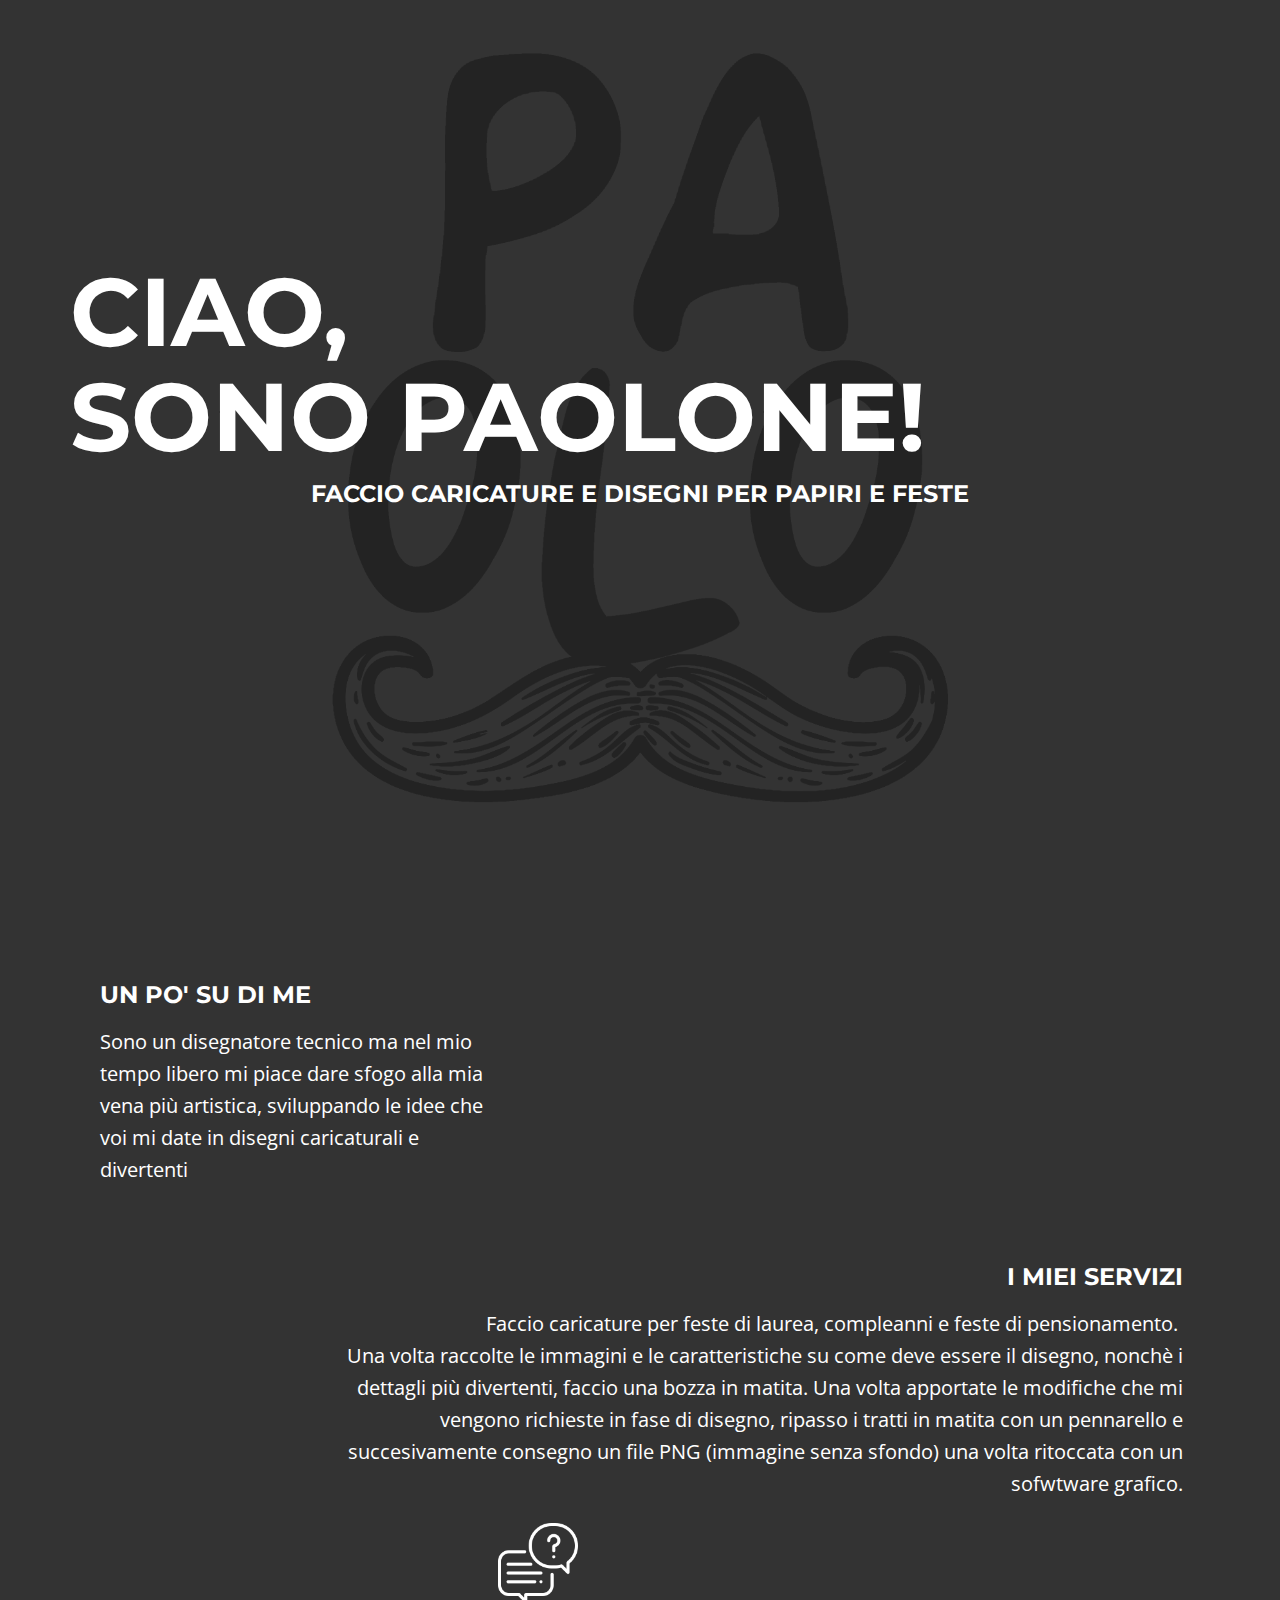
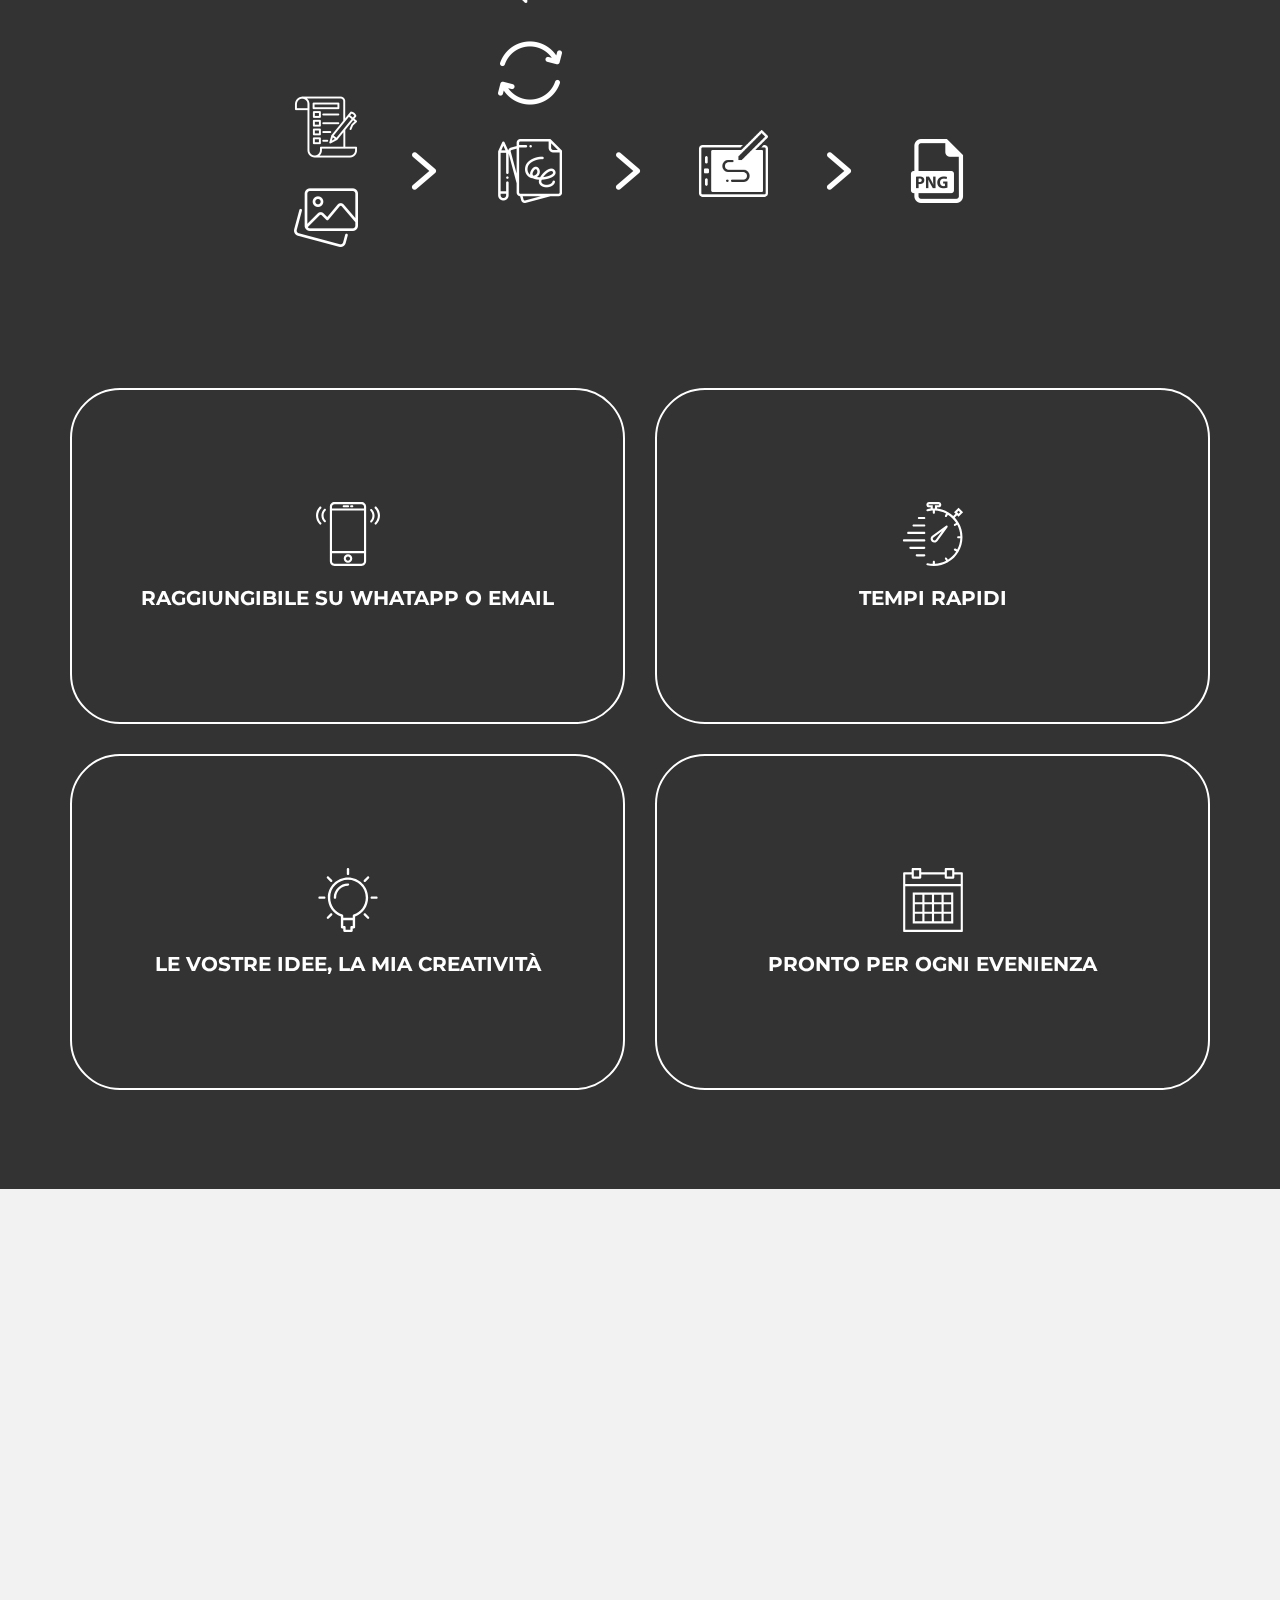
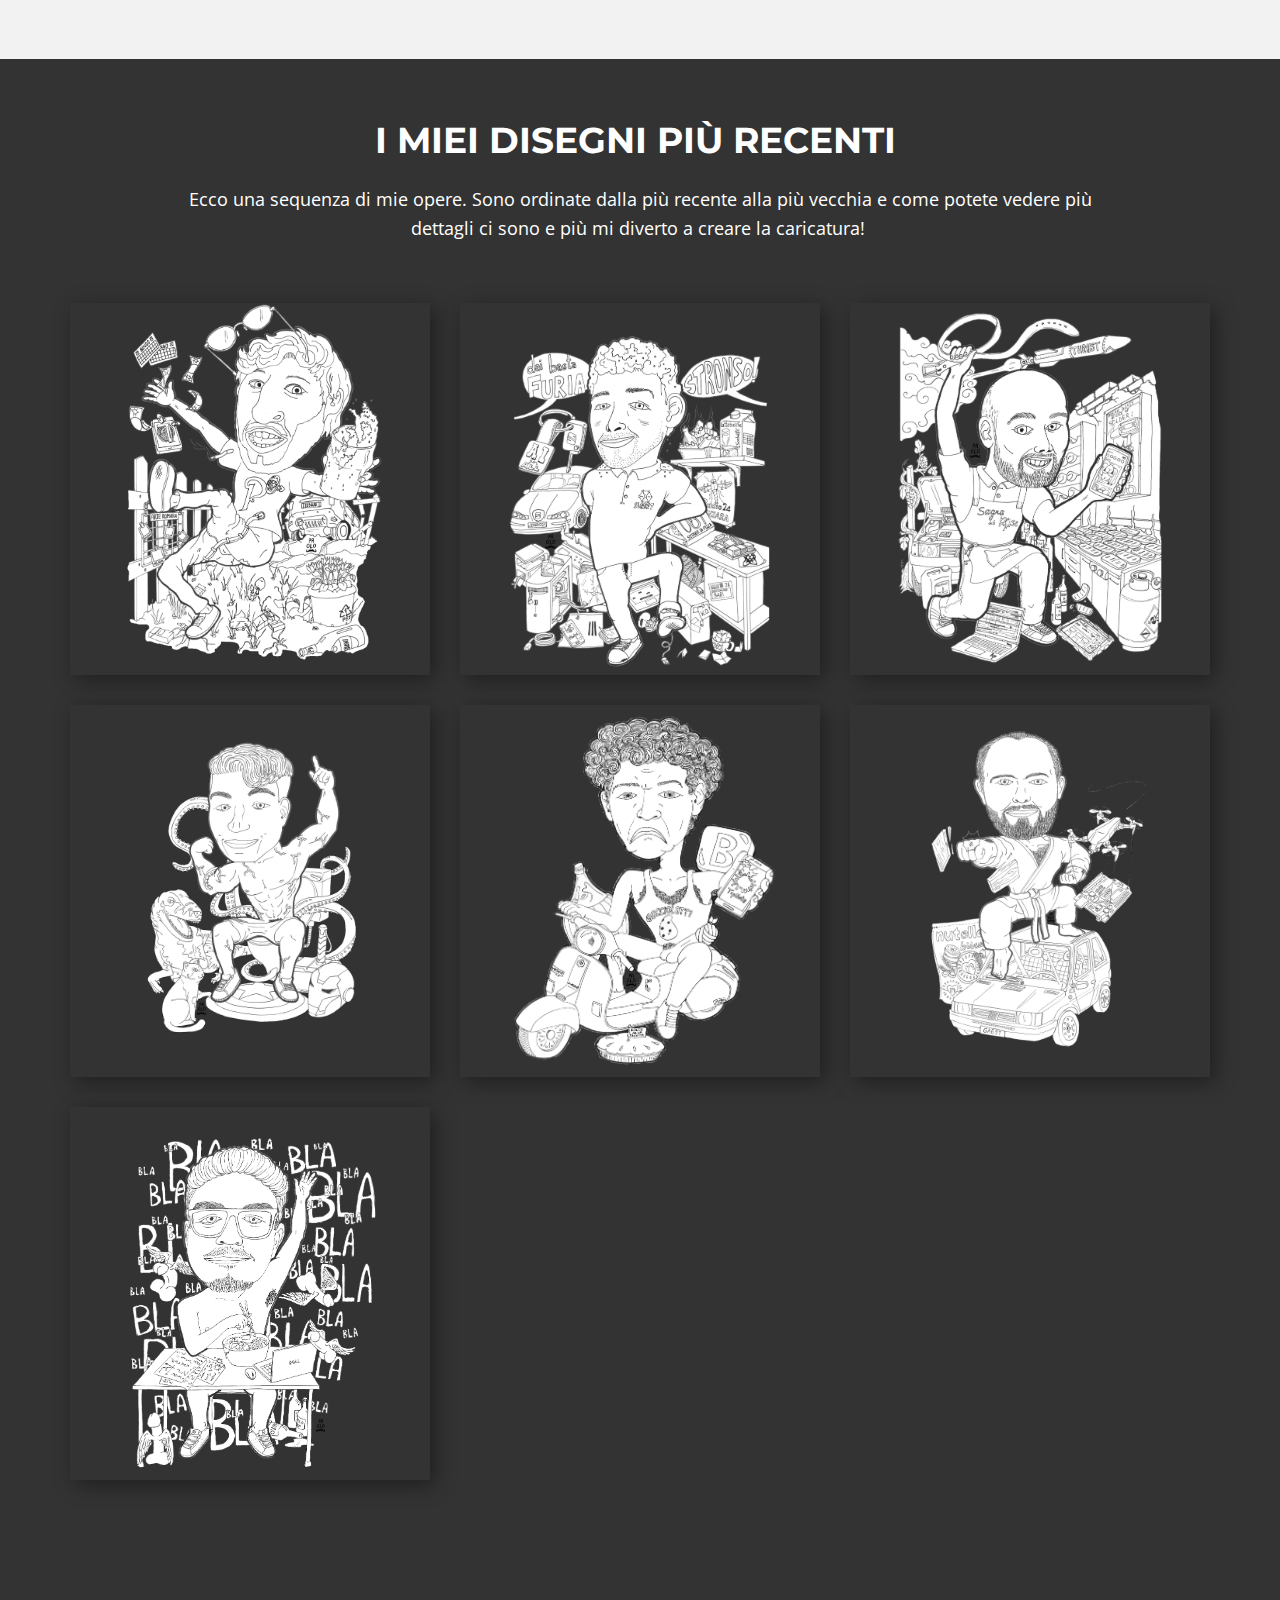
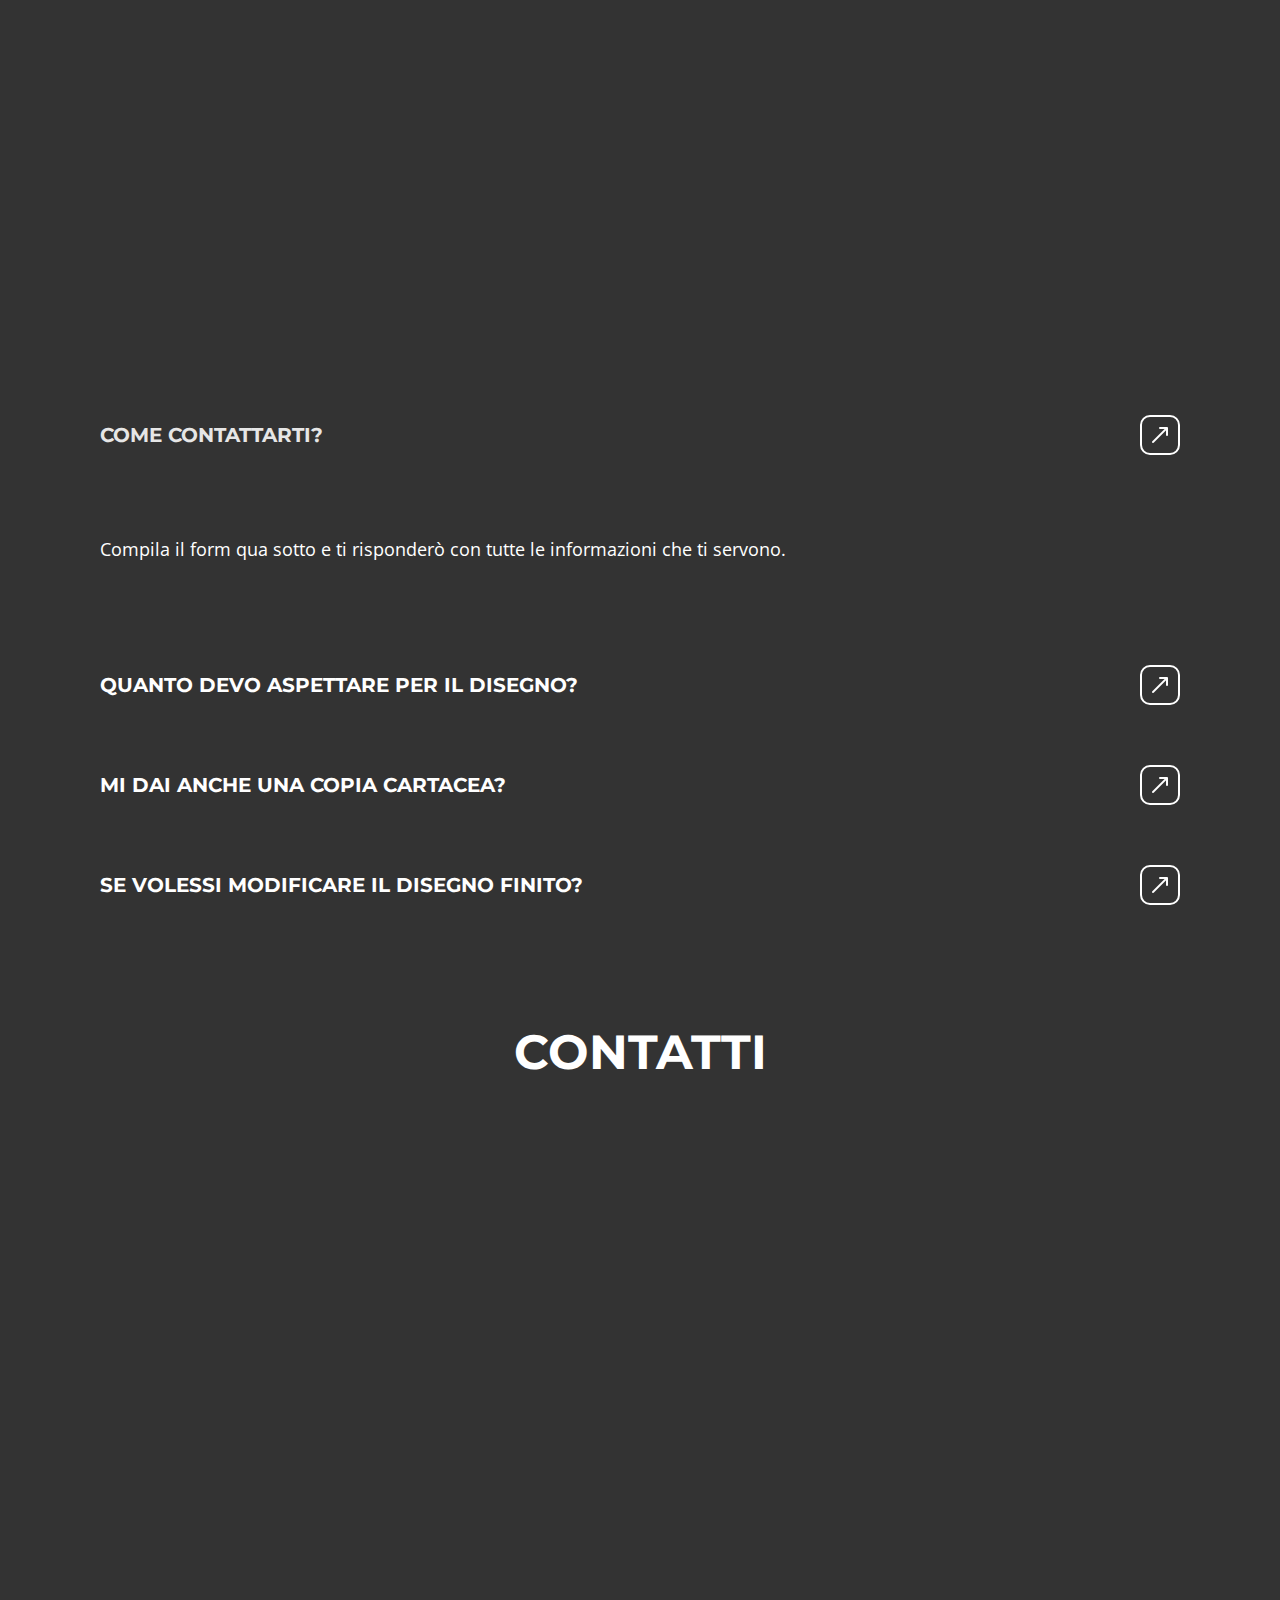
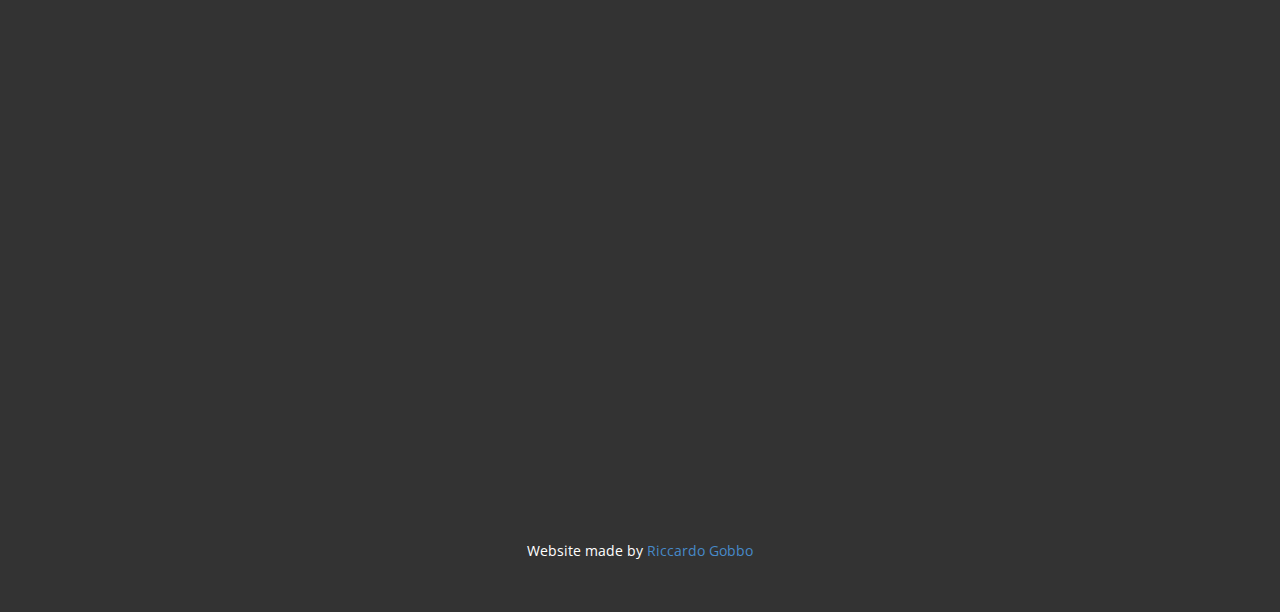
==== index.html @ 70f994b0 "FAQ updated" ====
<!DOCTYPE html>
<html style="font-size: 16px;" lang="it"><head>
    <meta name="viewport" content="width=device-width, initial-scale=1.0">
    <meta charset="utf-8">
    <meta name="keywords" content="​Picture Perfect, get in touch">
    <meta name="description" content="">
    <title>Home</title>
    <link rel="stylesheet" href="nicepage.css" media="screen">
<link rel="stylesheet" href="Home.css" media="screen">
    <script class="u-script" type="text/javascript" src="jquery.js" defer=""></script>
    <script class="u-script" type="text/javascript" src="nicepage.js" defer=""></script>
    <meta name="generator" content="Nicepage 6.6.3, nicepage.com">
    <link id="u-theme-google-font" rel="stylesheet" href="https://fonts.googleapis.com/css?family=Roboto:100,100i,300,300i,400,400i,500,500i,700,700i,900,900i|Open+Sans:300,300i,400,400i,500,500i,600,600i,700,700i,800,800i">
    <link id="u-page-google-font" rel="stylesheet" href="https://fonts.googleapis.com/css?family=Montserrat:100,100i,200,200i,300,300i,400,400i,500,500i,600,600i,700,700i,800,800i,900,900i">
    
    
    
    
    
    
    
    
    
    
    <script type="application/ld+json">{
		"@context": "http://schema.org",
		"@type": "Organization",
		"name": ""
}</script>
    <meta name="theme-color" content="#478ac9">
    <meta property="og:title" content="Home">
    <meta property="og:type" content="website">
  <meta data-intl-tel-input-cdn-path="intlTelInput/"></head>
  <body data-home-page="Home.html" data-home-page-title="Home" data-path-to-root="./" data-include-products="true" class="u-body u-grey-80 u-xl-mode" data-lang="it">
    <section class="u-clearfix u-section-1" id="sec-0728">
      <div class="u-clearfix u-sheet u-sheet-1">
        <img class="u-align-center u-expanded-width-sm u-expanded-width-xs u-image u-image-default u-opacity u-opacity-30 u-image-1" src="images/LOGOSITO.png" alt="" data-image-width="3000" data-image-height="4000" data-animation-out="0">
        <h5 class="u-align-center-sm u-align-center-xs u-text u-text-default u-text-1">Faccio Caricature​ e disegni per papiri e feste </h5>
        <h1 class="u-align-left u-text u-text-2">CIAO,&nbsp;<br>SONO PAOLONE!
        </h1>
      </div>
    </section>
    <section class="u-clearfix u-section-2" id="sec-3d5d">
      <div class="u-clearfix u-sheet u-valign-bottom-md u-valign-bottom-sm u-valign-bottom-xl u-valign-bottom-xs u-sheet-1">
        <div class="data-layout-selected u-clearfix u-expanded-width u-layout-wrap u-layout-wrap-1">
          <div class="u-layout">
            <div class="u-layout-row">
              <div class="u-container-style u-layout-cell u-size-24 u-layout-cell-1">
                <div class="u-container-layout u-container-layout-1">
                  <h5 class="u-text u-text-1">Un po' su di me </h5>
                  <p class="u-text u-text-2"> Sono un disegnatore tecnico ma nel mio tempo libero mi piace dare sfogo alla mia vena più artistica, sviluppando le idee che voi mi date in disegni caricaturali e divertenti </p><span class="u-file-icon u-icon u-text-white u-icon-1"><img src="images/10226406-4d5aa020.png" alt=""></span><span class="u-file-icon u-icon u-text-white u-icon-2"><img src="images/3342137-bc58669d.png" alt=""></span><span class="u-file-icon u-icon u-text-white u-icon-3"><img src="images/next-11de55d1.png" alt=""></span>
                </div>
              </div>
              <div class="u-align-right u-container-style u-layout-cell u-size-36 u-layout-cell-2">
                <div class="u-container-layout u-container-layout-2">
                  <img class="u-expanded-width u-image u-image-default u-image-1" src="images/pexels-nazila-21345908.jpg" alt="" data-image-width="1920" data-image-height="1556" data-animation-name="fadeIn" data-animation-duration="2000" data-animation-delay="0">
                  <h5 class="u-text u-text-3">I miei servizi</h5>
                  <p class="u-text u-text-4">Faccio caricature per feste di laurea, compleanni e feste di pensionamento.&nbsp;<br>Una volta raccolte le immagini e le caratteristiche su come deve essere il disegno, nonchè i dettagli più divertenti, faccio una bozza in matita. Una volta apportate le modifiche che mi vengono richieste in fase di disegno, ripasso i tratti in matita con un pennarello e succesivamente consegno un file PNG (immagine senza sfondo) una volta ritoccata con un sofwtware grafico.
                  </p><span class="u-file-icon u-icon u-text-white u-icon-4"><img src="images/conversation-f24dd8b1.png" alt=""></span><span class="u-file-icon u-icon u-text-white u-icon-5"><img src="images/circle-3539625f.png" alt=""></span><span class="u-file-icon u-icon u-text-white u-icon-6"><img src="images/png-file--19ab028c.png" alt=""></span><span class="u-file-icon u-icon u-text-white u-icon-7"><img src="images/next-11de55d1.png" alt=""></span><span class="u-file-icon u-hidden-xs u-icon u-text-white u-icon-8"><img src="images/drawing-tablet-c6e3441a.png" alt=""></span><span class="u-file-icon u-hidden-xs u-icon u-text-white u-icon-9"><img src="images/next-11de55d1.png" alt=""></span><span class="u-file-icon u-icon u-text-white u-icon-10"><img src="images/draft-f5a82c81.png" alt=""></span>
                </div>
              </div>
            </div>
          </div>
        </div>
      </div>
    </section>
    <section class="u-clearfix u-section-3" id="sec-6178">
      <div class="u-clearfix u-sheet u-valign-middle u-sheet-1">
        <div class="u-expanded-width u-list u-list-1">
          <div class="u-repeater u-repeater-1">
            <div class="u-border-2 u-border-white u-container-align-center u-container-style u-list-item u-radius u-repeater-item u-shape-round u-list-item-1" data-animation-name="tada" data-animation-duration="1000" data-animation-delay="0" data-animation-direction="">
              <div class="u-container-layout u-similar-container u-valign-middle u-container-layout-1"><span class="u-icon u-icon-1"><svg class="u-svg-link" preserveAspectRatio="xMidYMin slice" viewBox="0 0 60 60" style=""><use xmlns:xlink="http://www.w3.org/1999/xlink" xlink:href="#svg-d88a"></use></svg><svg class="u-svg-content" viewBox="0 0 60 60" x="0px" y="0px" id="svg-d88a" style="enable-background:new 0 0 60 60;"><g><path d="M42.595,0H17.405C14.977,0,13,1.977,13,4.405v51.189C13,58.023,14.977,60,17.405,60h25.189C45.023,60,47,58.023,47,55.595
		V4.405C47,1.977,45.023,0,42.595,0z M15,8h30v38H15V8z M17.405,2h25.189C43.921,2,45,3.079,45,4.405V6H15V4.405
		C15,3.079,16.079,2,17.405,2z M42.595,58H17.405C16.079,58,15,56.921,15,55.595V48h30v7.595C45,56.921,43.921,58,42.595,58z"></path><path d="M30,49c-2.206,0-4,1.794-4,4s1.794,4,4,4s4-1.794,4-4S32.206,49,30,49z M30,55c-1.103,0-2-0.897-2-2s0.897-2,2-2
		s2,0.897,2,2S31.103,55,30,55z"></path><path d="M26,5h4c0.553,0,1-0.447,1-1s-0.447-1-1-1h-4c-0.553,0-1,0.447-1,1S25.447,5,26,5z"></path><path d="M33,5h1c0.553,0,1-0.447,1-1s-0.447-1-1-1h-1c-0.553,0-1,0.447-1,1S32.447,5,33,5z"></path><path d="M56.612,4.569c-0.391-0.391-1.023-0.391-1.414,0s-0.391,1.023,0,1.414c3.736,3.736,3.736,9.815,0,13.552
		c-0.391,0.391-0.391,1.023,0,1.414c0.195,0.195,0.451,0.293,0.707,0.293s0.512-0.098,0.707-0.293
		C61.128,16.434,61.128,9.085,56.612,4.569z"></path><path d="M52.401,6.845c-0.391-0.391-1.023-0.391-1.414,0s-0.391,1.023,0,1.414c1.237,1.237,1.918,2.885,1.918,4.639
		s-0.681,3.401-1.918,4.638c-0.391,0.391-0.391,1.023,0,1.414c0.195,0.195,0.451,0.293,0.707,0.293s0.512-0.098,0.707-0.293
		c1.615-1.614,2.504-3.764,2.504-6.052S54.017,8.459,52.401,6.845z"></path><path d="M4.802,5.983c0.391-0.391,0.391-1.023,0-1.414s-1.023-0.391-1.414,0c-4.516,4.516-4.516,11.864,0,16.38
		c0.195,0.195,0.451,0.293,0.707,0.293s0.512-0.098,0.707-0.293c0.391-0.391,0.391-1.023,0-1.414
		C1.065,15.799,1.065,9.72,4.802,5.983z"></path><path d="M9.013,6.569c-0.391-0.391-1.023-0.391-1.414,0c-1.615,1.614-2.504,3.764-2.504,6.052s0.889,4.438,2.504,6.053
		c0.195,0.195,0.451,0.293,0.707,0.293s0.512-0.098,0.707-0.293c0.391-0.391,0.391-1.023,0-1.414
		c-1.237-1.237-1.918-2.885-1.918-4.639S7.775,9.22,9.013,7.983C9.403,7.593,9.403,6.96,9.013,6.569z"></path>
</g></svg></span>
                <h5 class="u-align-center u-text u-text-default u-text-1">Raggiungibile su Whatapp o email</h5>
              </div>
            </div>
            <div class="u-border-2 u-border-white u-container-align-center u-container-style u-list-item u-radius u-repeater-item u-shape-round u-list-item-2" data-animation-name="tada" data-animation-duration="1000" data-animation-delay="500" data-animation-direction="">
              <div class="u-container-layout u-similar-container u-valign-middle u-container-layout-2"><span class="u-icon u-icon-2"><svg class="u-svg-link" preserveAspectRatio="xMidYMin slice" viewBox="0 0 60 60" style=""><use xmlns:xlink="http://www.w3.org/1999/xlink" xlink:href="#svg-674c"></use></svg><svg class="u-svg-content" viewBox="0 0 60 60" x="0px" y="0px" id="svg-674c" style="enable-background:new 0 0 60 60;"><g><path d="M31.634,37.989c1.041-0.081,1.99-0.612,2.606-1.459l9.363-12.944c0.287-0.397,0.244-0.945-0.104-1.293
		c-0.348-0.347-0.896-0.39-1.293-0.104L29.26,31.555c-0.844,0.614-1.375,1.563-1.456,2.604s0.296,2.06,1.033,2.797
		C29.508,37.628,30.413,38,31.354,38C31.447,38,31.54,37.996,31.634,37.989z M29.798,34.315c0.035-0.457,0.269-0.874,0.637-1.142
		l7.897-5.713l-5.711,7.895c-0.27,0.371-0.687,0.604-1.144,0.64c-0.455,0.03-0.902-0.128-1.227-0.453
		C29.928,35.219,29.762,34.771,29.798,34.315z"></path><path d="M54.034,19.564c-0.01-0.021-0.01-0.043-0.021-0.064c-0.012-0.02-0.031-0.031-0.044-0.05
		c-1.011-1.734-2.207-3.347-3.565-4.809l2.148-2.147l1.414,1.414l4.242-4.243l-4.242-4.242l-4.243,4.242l1.415,1.415l-2.148,2.147
		c-1.462-1.358-3.074-2.555-4.809-3.566c-0.019-0.013-0.03-0.032-0.05-0.044c-0.021-0.012-0.043-0.011-0.064-0.022
		c-3.093-1.782-6.568-2.969-10.273-3.404V5h1.5c1.379,0,2.5-1.121,2.5-2.5S36.672,0,35.293,0h-9c-1.379,0-2.5,1.121-2.5,2.5
		s1.121,2.5,2.5,2.5h1.5v1.156c-1.08,0.115-2.158,0.291-3.224,0.535c-0.538,0.123-0.875,0.66-0.751,1.198
		c0.123,0.538,0.66,0.876,1.198,0.751c0.92-0.211,1.849-0.37,2.78-0.477l1.073-0.083c0.328-0.025,0.63-0.043,0.924-0.057V10
		c0,0.553,0.447,1,1,1s1-0.447,1-1V8.03c3.761,0.173,7.305,1.183,10.456,2.845l-0.986,1.707c-0.276,0.479-0.112,1.09,0.366,1.366
		c0.157,0.091,0.329,0.134,0.499,0.134c0.346,0,0.682-0.179,0.867-0.5l0.983-1.703c3.129,1.985,5.787,4.643,7.772,7.772
		l-1.703,0.983C49.57,20.91,49.406,21.521,49.683,22c0.186,0.321,0.521,0.5,0.867,0.5c0.17,0,0.342-0.043,0.499-0.134l1.707-0.986
		c1.685,3.196,2.698,6.798,2.849,10.619H53.63c-0.553,0-1,0.447-1,1s0.447,1,1,1h1.975c-0.151,3.821-1.164,7.423-2.849,10.619
		l-1.707-0.986c-0.478-0.276-1.09-0.114-1.366,0.366c-0.276,0.479-0.112,1.09,0.366,1.366l1.703,0.983
		c-1.985,3.129-4.643,5.787-7.772,7.772l-0.983-1.703c-0.277-0.48-0.89-0.643-1.366-0.366c-0.479,0.276-0.643,0.888-0.366,1.366
		l0.986,1.707c-3.151,1.662-6.695,2.672-10.456,2.845V56c0-0.553-0.447-1-1-1s-1,0.447-1,1v1.976
		c-1.597-0.055-3.199-0.255-4.776-0.617c-0.538-0.129-1.075,0.213-1.198,0.751c-0.124,0.538,0.213,1.075,0.751,1.198
		C26.568,59.768,28.607,60,30.63,60c0.049,0,0.096-0.003,0.145-0.004c0.007,0,0.012,0.004,0.018,0.004
		c0.008,0,0.015-0.005,0.023-0.005c4.807-0.033,9.317-1.331,13.219-3.573c0.031-0.014,0.064-0.021,0.094-0.039
		c0.02-0.012,0.031-0.031,0.05-0.044c4.039-2.354,7.414-5.725,9.773-9.761c0.019-0.027,0.043-0.048,0.06-0.078
		c0.012-0.021,0.011-0.043,0.021-0.064C56.317,42.476,57.63,37.89,57.63,33S56.317,23.524,54.034,19.564z M53.965,8.251l1.414,1.414
		l-1.414,1.415L52.55,9.665L53.965,8.251z M29.793,6.021V3h-3.5c-0.275,0-0.5-0.225-0.5-0.5s0.225-0.5,0.5-0.5h9
		c0.275,0,0.5,0.225,0.5,0.5S35.568,3,35.293,3h-3.5v3.021C31.445,6.007,31.113,6,30.793,6c-0.028,0-0.06,0.002-0.088,0.002
		C30.68,6.002,30.655,6,30.63,6c-0.164,0-0.328,0.011-0.492,0.014C30.022,6.017,29.913,6.016,29.793,6.021z"></path><path d="M21.793,14h-5c-0.553,0-1,0.447-1,1s0.447,1,1,1h5c0.553,0,1-0.447,1-1S22.346,14,21.793,14z"></path><path d="M21.793,21h-10c-0.553,0-1,0.447-1,1s0.447,1,1,1h10c0.553,0,1-0.447,1-1S22.346,21,21.793,21z"></path><path d="M21.793,28h-15c-0.553,0-1,0.447-1,1s0.447,1,1,1h15c0.553,0,1-0.447,1-1S22.346,28,21.793,28z"></path><path d="M21.793,35h-19c-0.553,0-1,0.447-1,1s0.447,1,1,1h19c0.553,0,1-0.447,1-1S22.346,35,21.793,35z"></path><path d="M21.793,42h-13c-0.553,0-1,0.447-1,1s0.447,1,1,1h13c0.553,0,1-0.447,1-1S22.346,42,21.793,42z"></path><path d="M21.793,49h-7c-0.553,0-1,0.447-1,1s0.447,1,1,1h7c0.553,0,1-0.447,1-1S22.346,49,21.793,49z"></path>
</g></svg></span>
                <h5 class="u-align-center u-text u-text-default u-text-2">tempi rapidi </h5>
              </div>
            </div>
            <div class="u-border-2 u-border-white u-container-align-center u-container-style u-list-item u-radius u-repeater-item u-shape-round u-list-item-3" data-animation-name="tada" data-animation-duration="1000" data-animation-delay="1000" data-animation-direction="">
              <div class="u-container-layout u-similar-container u-valign-middle u-container-layout-3"><span class="u-icon u-icon-3"><svg class="u-svg-link" preserveAspectRatio="xMidYMin slice" viewBox="0 0 54 54" style=""><use xmlns:xlink="http://www.w3.org/1999/xlink" xlink:href="#svg-a3e4"></use></svg><svg class="u-svg-content" viewBox="0 0 54 54" x="0px" y="0px" id="svg-a3e4" style="enable-background:new 0 0 54 54;"><g><path d="M27,8c-9.374,0-17,7.626-17,17c0,7.112,4.391,13.412,11,15.9V50c0,0.553,0.447,1,1,1h1v2c0,0.553,0.447,1,1,1h6
		c0.553,0,1-0.447,1-1v-2h1c0.553,0,1-0.447,1-1v-9.1c6.609-2.488,11-8.788,11-15.9C44,15.626,36.374,8,27,8z M30,49
		c-0.553,0-1,0.447-1,1v2h-4v-2c0-0.553-0.447-1-1-1h-1v-5h8v5H30z M31.688,39.242C31.277,39.377,31,39.761,31,40.192V42h-8v-1.808
		c0-0.432-0.277-0.815-0.688-0.95C16.145,37.214,12,31.49,12,25c0-8.271,6.729-15,15-15s15,6.729,15,15
		C42,31.49,37.855,37.214,31.688,39.242z"></path><path d="M27,6c0.553,0,1-0.447,1-1V1c0-0.553-0.447-1-1-1s-1,0.447-1,1v4C26,5.553,26.447,6,27,6z"></path><path d="M51,24h-4c-0.553,0-1,0.447-1,1s0.447,1,1,1h4c0.553,0,1-0.447,1-1S51.553,24,51,24z"></path><path d="M7,24H3c-0.553,0-1,0.447-1,1s0.447,1,1,1h4c0.553,0,1-0.447,1-1S7.553,24,7,24z"></path><path d="M43.264,7.322l-2.828,2.828c-0.391,0.391-0.391,1.023,0,1.414c0.195,0.195,0.451,0.293,0.707,0.293
		s0.512-0.098,0.707-0.293l2.828-2.828c0.391-0.391,0.391-1.023,0-1.414S43.654,6.932,43.264,7.322z"></path><path d="M12.15,38.436l-2.828,2.828c-0.391,0.391-0.391,1.023,0,1.414c0.195,0.195,0.451,0.293,0.707,0.293
		s0.512-0.098,0.707-0.293l2.828-2.828c0.391-0.391,0.391-1.023,0-1.414S12.541,38.045,12.15,38.436z"></path><path d="M41.85,38.436c-0.391-0.391-1.023-0.391-1.414,0s-0.391,1.023,0,1.414l2.828,2.828c0.195,0.195,0.451,0.293,0.707,0.293
		s0.512-0.098,0.707-0.293c0.391-0.391,0.391-1.023,0-1.414L41.85,38.436z"></path><path d="M12.15,11.564c0.195,0.195,0.451,0.293,0.707,0.293s0.512-0.098,0.707-0.293c0.391-0.391,0.391-1.023,0-1.414l-2.828-2.828
		c-0.391-0.391-1.023-0.391-1.414,0s-0.391,1.023,0,1.414L12.15,11.564z"></path><path d="M27,13c-6.617,0-12,5.383-12,12c0,0.553,0.447,1,1,1s1-0.447,1-1c0-5.514,4.486-10,10-10c0.553,0,1-0.447,1-1
		S27.553,13,27,13z"></path>
</g></svg></span>
                <h5 class="u-align-center u-text u-text-default u-text-3">le vostre idee, la mia creativitÀ</h5>
              </div>
            </div>
            <div class="u-border-2 u-border-white u-container-align-center u-container-style u-list-item u-radius u-repeater-item u-shape-round u-list-item-4" data-animation-name="tada" data-animation-duration="1000" data-animation-delay="1500" data-animation-direction="">
              <div class="u-container-layout u-similar-container u-valign-middle u-container-layout-4"><span class="u-icon u-icon-4"><svg class="u-svg-link" preserveAspectRatio="xMidYMin slice" viewBox="0 0 60 60" style=""><use xmlns:xlink="http://www.w3.org/1999/xlink" xlink:href="#svg-b268"></use></svg><svg class="u-svg-content" viewBox="0 0 60 60" x="0px" y="0px" id="svg-b268" style="enable-background:new 0 0 60 60;"><g><path d="M57,4h-7V1c0-0.553-0.447-1-1-1h-7c-0.553,0-1,0.447-1,1v3H19V1c0-0.553-0.447-1-1-1h-7c-0.553,0-1,0.447-1,1v3H3
		C2.447,4,2,4.447,2,5v11v43c0,0.553,0.447,1,1,1h54c0.553,0,1-0.447,1-1V16V5C58,4.447,57.553,4,57,4z M43,2h5v3v3h-5V5V2z M12,2h5
		v3v3h-5V5V2z M4,6h6v3c0,0.553,0.447,1,1,1h7c0.553,0,1-0.447,1-1V6h22v3c0,0.553,0.447,1,1,1h7c0.553,0,1-0.447,1-1V6h6v9H4V6z
		 M4,58V17h52v41H4z"></path><path d="M38,23h-7h-2h-7h-2h-9v9v2v7v2v9h9h2h7h2h7h2h9v-9v-2v-7v-2v-9h-9H38z M31,25h7v7h-7V25z M38,41h-7v-7h7V41z M22,34h7v7h-7
		V34z M22,25h7v7h-7V25z M13,25h7v7h-7V25z M13,34h7v7h-7V34z M20,50h-7v-7h7V50z M29,50h-7v-7h7V50z M38,50h-7v-7h7V50z M47,50h-7
		v-7h7V50z M47,41h-7v-7h7V41z M47,25v7h-7v-7H47z"></path>
</g></svg></span>
                <h5 class="u-align-center u-text u-text-default u-text-4">Pronto per ogni evenienza </h5>
              </div>
            </div>
          </div>
        </div>
      </div>
    </section>
    <section class="skrollable u-clearfix u-grey-5 u-section-4" id="sec-77cd">
      <div class="u-clearfix u-sheet u-valign-top-lg u-valign-top-md u-valign-top-sm u-valign-top-xl u-sheet-1">
        <img class="u-align-center u-expanded-width-xs u-image u-image-1" src="images/LOGOSITO.png" data-image-width="3000" data-image-height="4000" data-animation-name="customAnimationIn" data-animation-duration="1000" data-animation-delay="0">
      </div>
    </section>
    <section class="u-clearfix u-section-5" id="sec-5b2f">
      <div class="u-clearfix u-sheet u-sheet-1">
        <h3 class="u-align-center u-text u-text-default u-text-1">I miei disegni più rec<span style="font-size: 2.25rem;"></span>enti&nbsp;
        </h3>
        <p class="u-align-center u-text u-text-2">Ecco una sequenza di mie opere. Sono ordinate dalla più recente alla più vecchia e come potete vedere più dettagli ci sono e più mi diverto a creare la caricatura!&nbsp;</p>
        <div class="u-expanded-width u-gallery u-layout-grid u-lightbox u-no-transition u-show-text-none u-gallery-1" id="carousel-a700">
          <div class="u-gallery-inner u-gallery-inner-1" role="listbox">
            <div class="u-effect-hover-liftUp u-gallery-item u-gallery-item-1">
              <div class="u-back-slide" data-image-width="1483" data-image-height="2096">
                <img class="u-back-image u-expanded u-image-contain" src="images/GiorgioPovegliano.png">
              </div>
              <div class="u-align-center u-over-slide u-shading u-over-slide-1"></div>
            </div>
            <div class="u-effect-hover-liftUp u-gallery-item u-gallery-item-2">
              <div class="u-back-slide" data-image-width="2969" data-image-height="4195">
                <img class="u-back-image u-expanded u-image-contain" src="images/DiegoSpinosa2.png">
              </div>
              <div class="u-align-center u-over-slide u-shading u-over-slide-2"></div>
            </div>
            <div class="u-effect-hover-liftUp u-gallery-item u-gallery-item-3" data-image-width="2778" data-image-height="3924">
              <div class="u-back-slide">
                <img class="u-back-image u-expanded u-image-contain" src="images/LucaDallaGiustina11.png">
              </div>
              <div class="u-align-center u-over-slide u-shading u-over-slide-3"></div>
            </div>
            <div class="u-effect-hover-liftUp u-gallery-item u-gallery-item-4">
              <div class="u-back-slide" data-image-width="6000" data-image-height="8000">
                <img class="u-back-image u-expanded u-image-contain" src="images/LeonardoTamai.png">
              </div>
              <div class="u-align-center u-over-slide u-shading u-over-slide-4"></div>
            </div>
            <div class="u-effect-hover-liftUp u-gallery-item u-gallery-item-5">
              <div class="u-back-slide" data-image-width="1186" data-image-height="1581">
                <img class="u-back-image u-expanded u-image-contain" src="images/CaricaturaDiegoSpinosa212.png">
              </div>
              <div class="u-align-center u-over-slide u-shading u-over-slide-5"></div>
            </div>
            <div class="u-effect-hover-liftUp u-gallery-item u-gallery-item-6">
              <div class="u-back-slide" data-image-width="6000" data-image-height="8000">
                <img class="u-back-image u-expanded u-image-contain" src="images/LucaDallaGiustina.png">
              </div>
              <div class="u-align-center u-over-slide u-shading u-over-slide-6"></div>
            </div>
            <div class="u-effect-hover-liftUp u-gallery-item u-gallery-item-7">
              <div class="u-back-slide" data-image-width="1694" data-image-height="2258">
                <img class="u-back-image u-expanded u-image-contain" src="images/GiulioRebecchi.png">
              </div>
              <div class="u-align-center u-over-slide u-shading u-over-slide-7"></div>
            </div>
          </div>
        </div>
      </div>
    </section>
    <section class="skrollable u-clearfix u-image u-parallax u-section-6" id="sec-b51e">
      <div class="u-clearfix u-sheet u-sheet-1"></div>
    </section>
    <section class="u-clearfix u-section-7" id="carousel_a83a">
      <div class="u-clearfix u-sheet u-valign-middle u-sheet-1">
        <div class="u-accordion u-expanded-width-lg u-expanded-width-md u-expanded-width-sm u-expanded-width-xs u-faq u-accordion-1">
          <div class="u-accordion-item">
            <a class="active u-accordion-link u-button-style u-custom-font u-font-montserrat u-text-body-alt-color u-accordion-link-1" id="link-" aria-controls="" aria-selected="true">
              <span class="u-accordion-link-text"> Come contattarti?</span><span class="u-accordion-link-icon u-border-2 u-border-white u-file-icon u-icon u-icon-rounded u-radius u-text-white u-icon-1"><img src="images/152356-875713c9.png" alt=""></span>
            </a>
            <div class="u-accordion-active u-accordion-pane u-container-style u-accordion-pane-1" aria-labelledby="link-">
              <div class="u-container-layout u-container-layout-1">
                <div class="u-clearfix u-rich-text u-text">
                  <p>Compila il form qua sotto e ti risponderò con tutte le informazioni che ti servono.
                    </p>
                </div>
              </div>
            </div>
          </div>
          <div class="u-accordion-item">
            <a class="u-accordion-link u-button-style u-custom-font u-font-montserrat u-text-body-alt-color u-accordion-link-2" id="link-" aria-controls="" aria-selected="false">
              <span class="u-accordion-link-text"> Quanto devo aspettare per il disegno? </span><span class="u-accordion-link-icon u-border-2 u-border-white u-file-icon u-icon u-icon-rounded u-radius u-text-white u-icon-2"><img src="images/152356-875713c9.png" alt=""></span>
            </a>
            <div class="u-accordion-pane u-container-style u-accordion-pane-2" aria-labelledby="link-">
              <div class="u-container-layout u-container-layout-2">
                <div class="fr-view u-clearfix u-rich-text u-text">
                  <p>In un paio di giorni stendo una bozza a matita, dall’approvazione della stessa, in 24h potrai ricevere il tuo disegno in formato png. ATTENZIONE: le tempistiche sopra indicate sono riferite a un disegno più o meno ricco di dettagli ma che NON richiede modifiche dopo l’invio della bozza a matita, indicativamente per ogni modifica alla bozza il tempo si allunga di un giorno.
                  </p>
                </div>
              </div>
            </div>
          </div>
          <div class="u-accordion-item">
            <a class="u-accordion-link u-button-style u-custom-font u-font-montserrat u-text-body-alt-color u-accordion-link-3" id="link-1891" aria-controls="1891" aria-selected="false">
              <span class="u-accordion-link-text"> Mi dai anche una copia cartacea?</span><span class="u-accordion-link-icon u-border-2 u-border-white u-file-icon u-icon u-icon-rounded u-radius u-text-white u-icon-3"><img src="images/152356-875713c9.png" alt=""></span>
            </a>
            <div class="u-accordion-pane u-container-style u-accordion-pane-3" id="1891" aria-labelledby="link-1891">
              <div class="u-container-layout u-container-layout-3">
                <div class="fr-view u-clearfix u-rich-text u-text">
                  <p>In linea di massima non spedisco una copia cartacea, con il file in png  che ti mando puoi stampare il tuo disegno in formato A4 con qualità pari all originale o A3 mantenendo comunque un buon livello di qualità.</p>
                </div>
              </div>
            </div>
          </div>
          <div class="u-accordion-item">
            <a class="u-accordion-link u-button-style u-custom-font u-font-montserrat u-text-body-alt-color u-accordion-link-4" id="link-8c0c" aria-controls="8c0c" aria-selected="false">
              <span class="u-accordion-link-text">Se volessi modificare il disegno finito?</span><span class="u-accordion-link-icon u-border-2 u-border-white u-file-icon u-icon u-icon-rounded u-radius u-text-white u-icon-4"><img src="images/152356-875713c9.png" alt=""></span>
            </a>
            <div class="u-accordion-pane u-container-style u-accordion-pane-4" id="8c0c" aria-labelledby="link-8c0c">
              <div class="u-container-layout u-container-layout-4">
                <div class="fr-view u-clearfix u-rich-text u-text">
                  <p>In fase di bozza puoi effettuare tutte le modifiche che vuoi senza limiti (se non di tempo per quando ti serve il disegno) e senza sovrapprezzo. Dopo l’approvazione per come lavoro si rende complicato ma non impossibile effettuare modifiche, possono essere applicate tariffe aggiuntive a seconda dell’entità della modifica.</p>
                </div>
              </div>
            </div>
          </div>
        </div>
      </div>
    </section>
    <section class="u-align-center u-clearfix u-section-8" id="sec-7e33">
      <div class="u-clearfix u-sheet u-sheet-1">
        <h2 class="u-align-center u-text u-text-1">Cont​atti<br>
        </h2>
        <div class="u-clearfix u-custom-html u-expanded-width u-custom-html-1">
          <style> iframe {
  width: -webkit-fill-available; /* Full width, responsive */
  height: 1000px; /* Default height for large screens */
  overflow: hidden;
  border: none;
}
/* Small screens (like smartphones) */
@media (max-width: 768px) {
  iframe {
    height: 1100px; /* Taller height for small screens */
  }
} </style>
          <iframe src="https://docs.google.com/forms/d/e/1FAIpQLSeUFV7yiNgmIP28J6h2wH-jikp8UO2p15ZySZeDeupe9O5kXA/viewform?embedded=true" width="640" height="1000" frameborder="0" marginheight="0" marginwidth="0" scrolling="no"> Caricamento… </iframe>
        </div>
      </div>
    </section>
    
    
    
    <footer class="u-align-center u-clearfix u-container-align-center u-footer" id="sec-3d1c"><div class="u-clearfix u-sheet u-sheet-1">
        <p class="u-small-text u-text u-text-variant u-text-1">Website made by <a href="ilgobbo00.github.io" class="u-active-none u-border-none u-btn u-button-link u-button-style u-hover-none u-none u-text-palette-1-base u-btn-1">Riccardo Gobbo</a>
        </p>
      </div></footer>
  
</body></html>
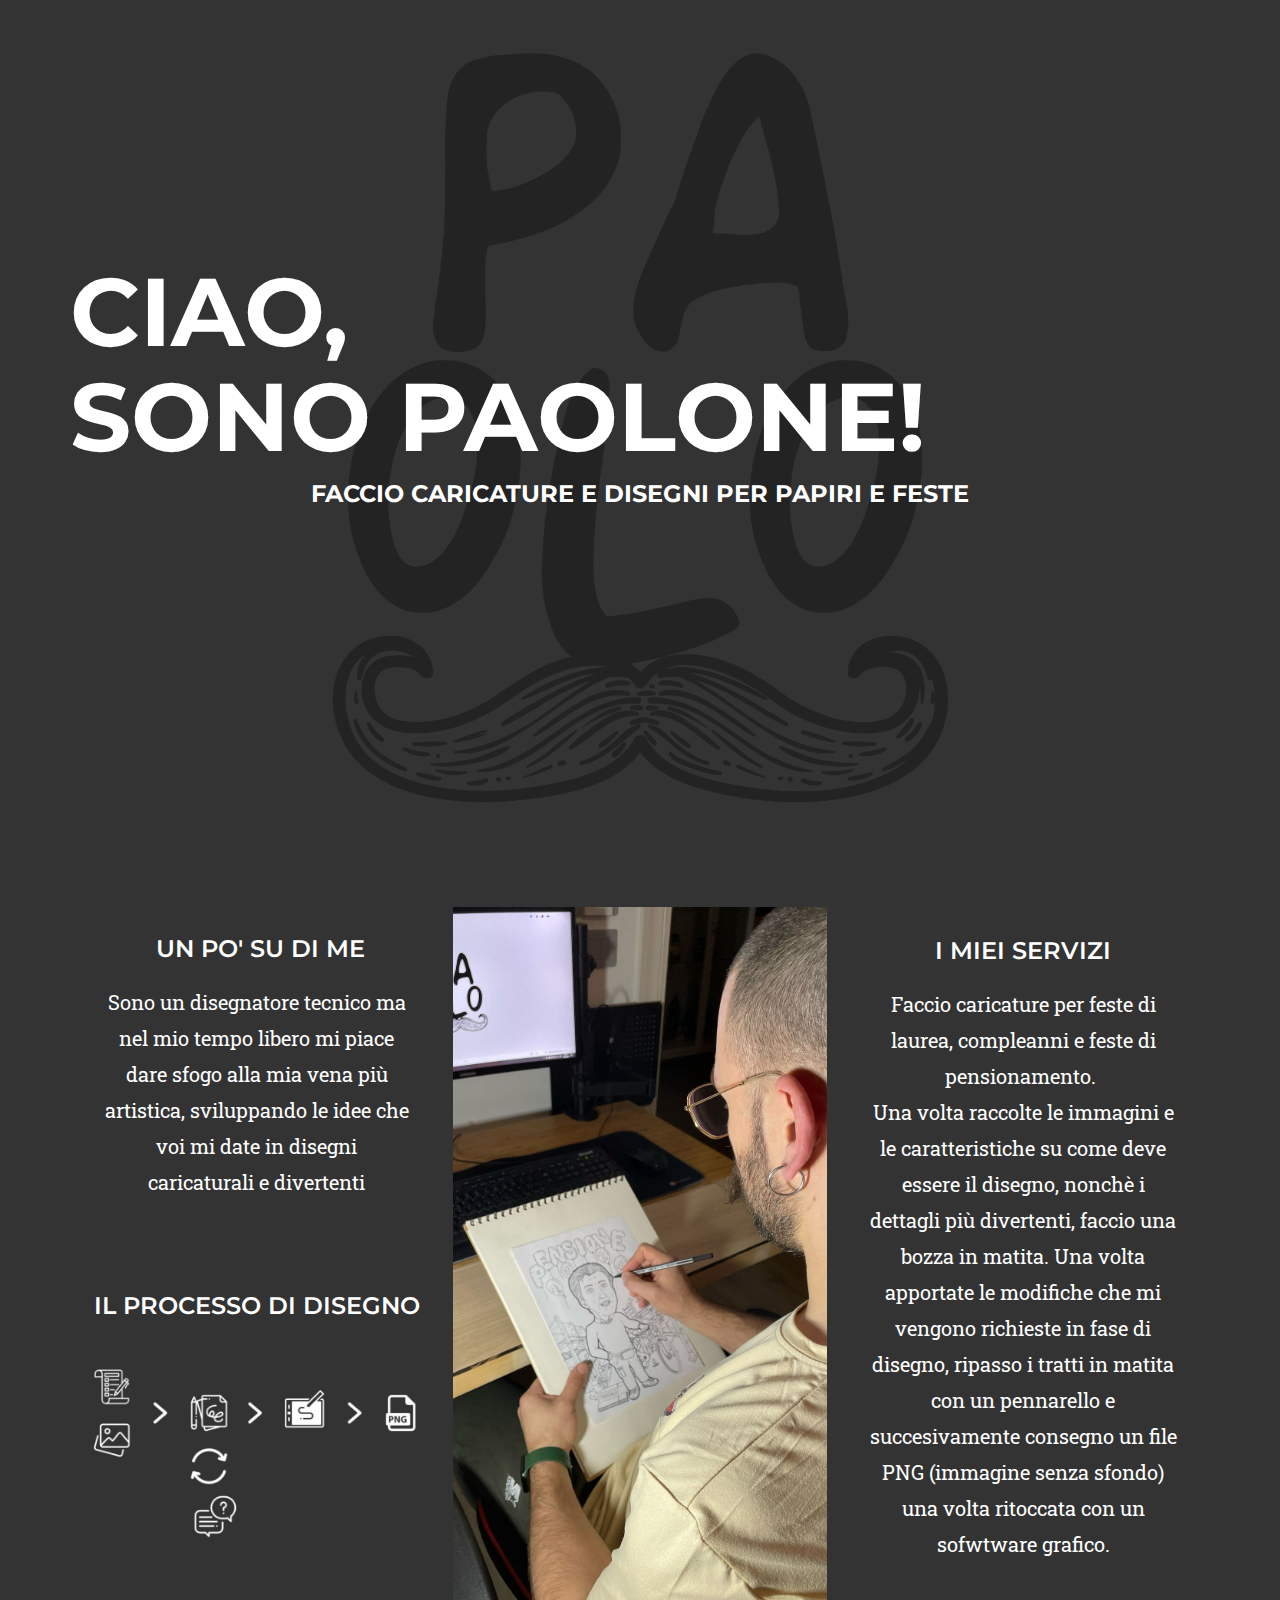
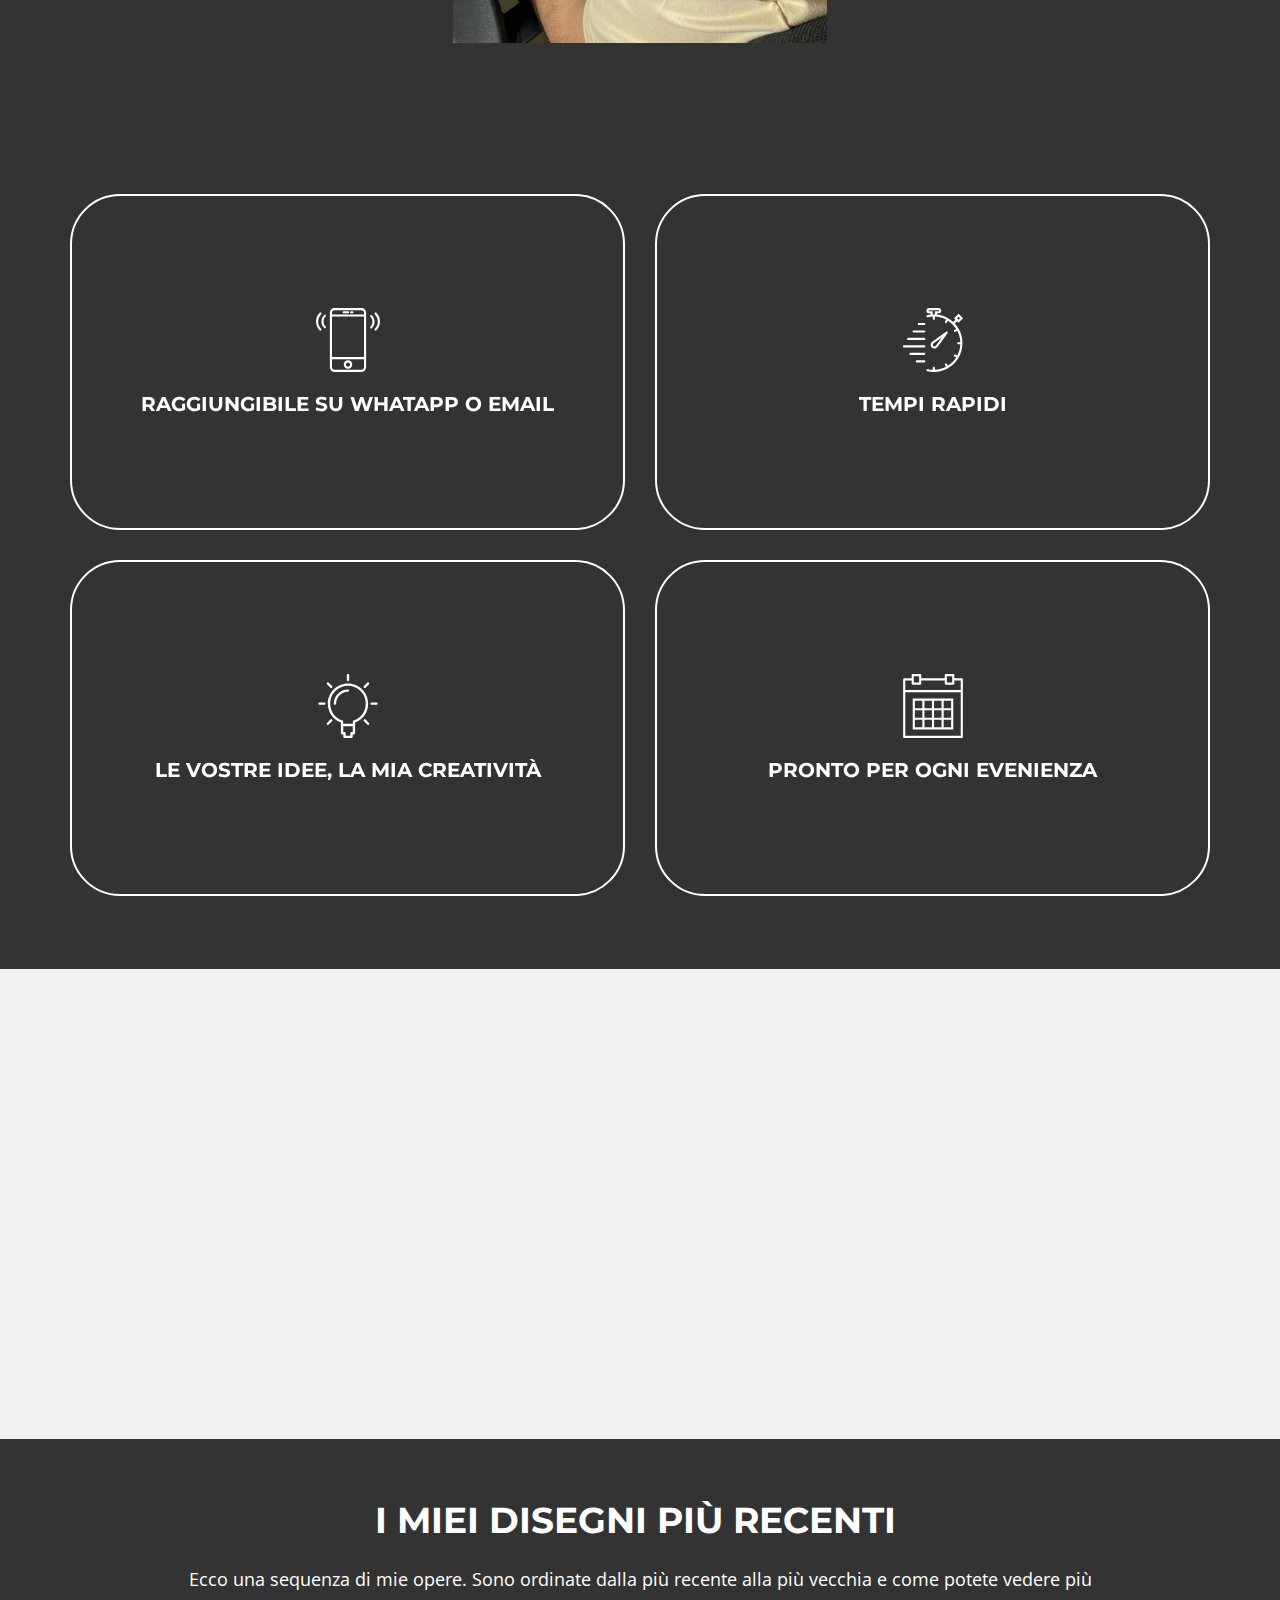
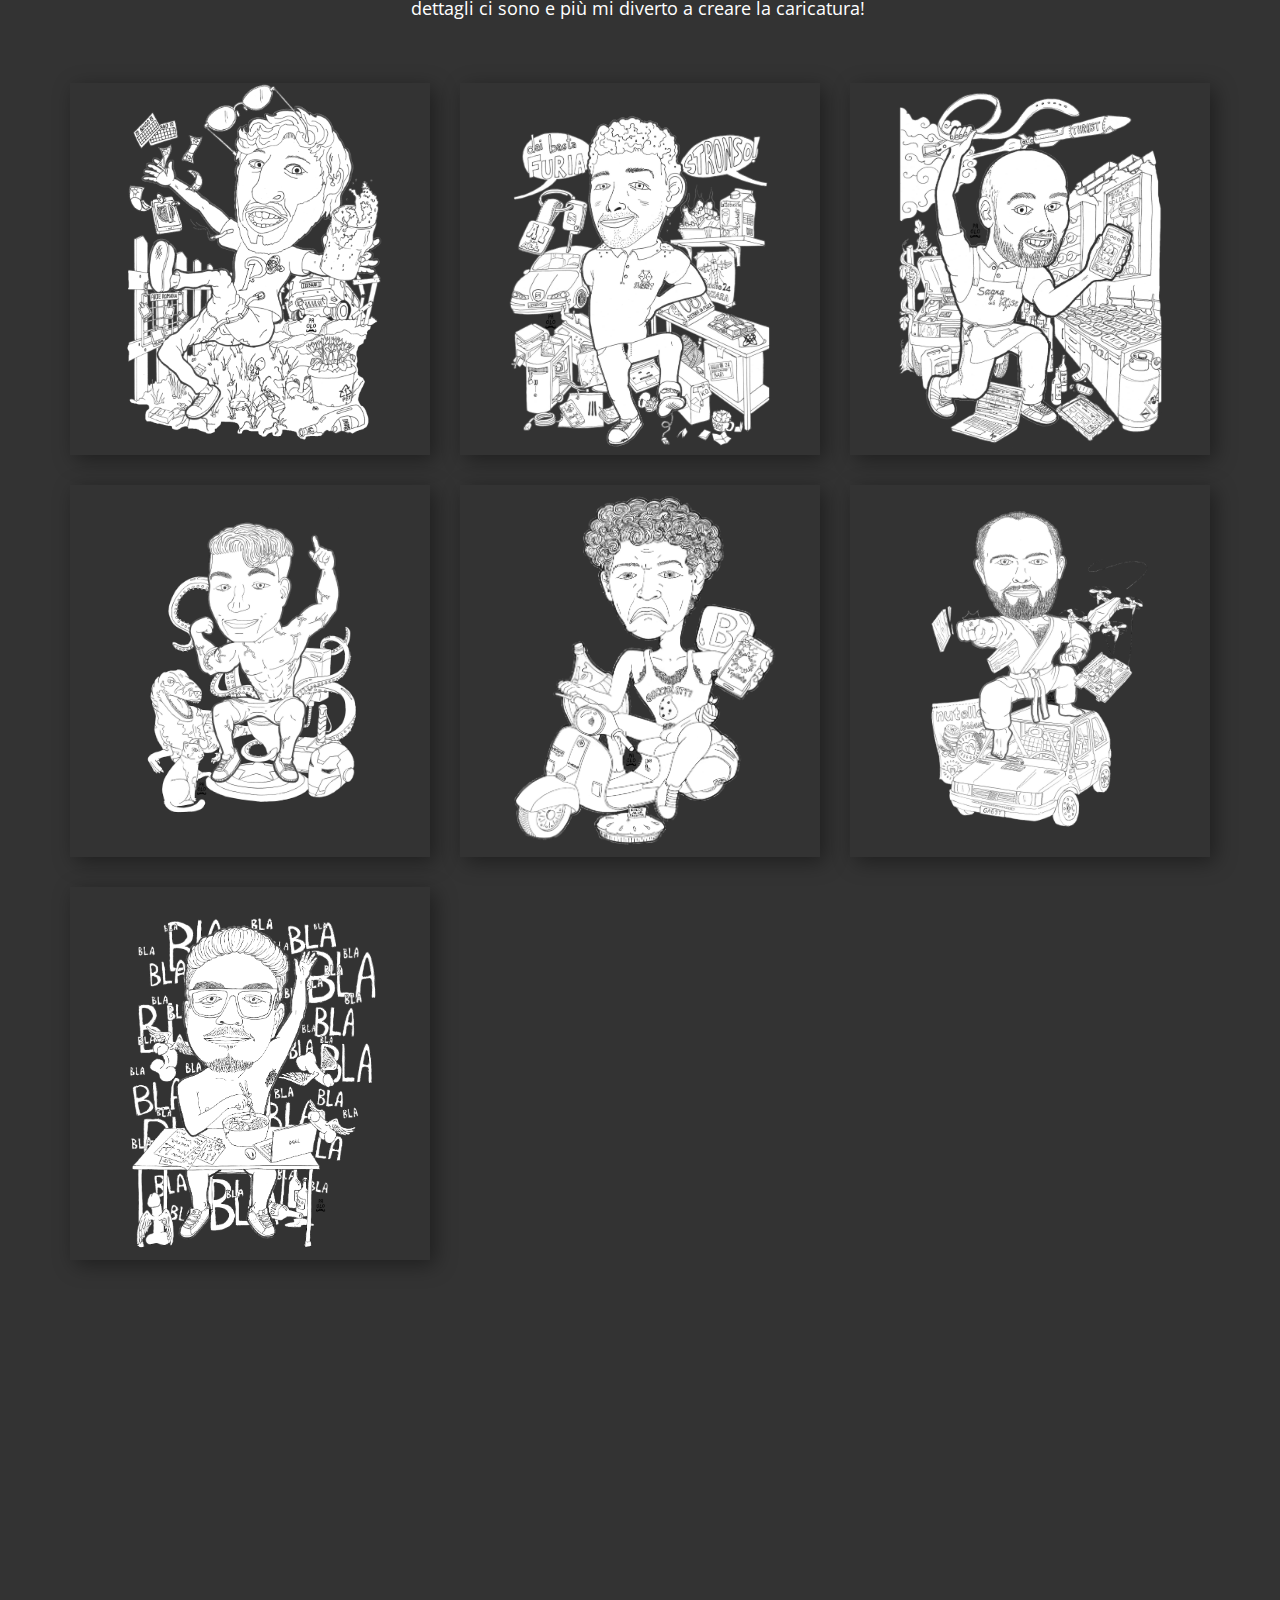
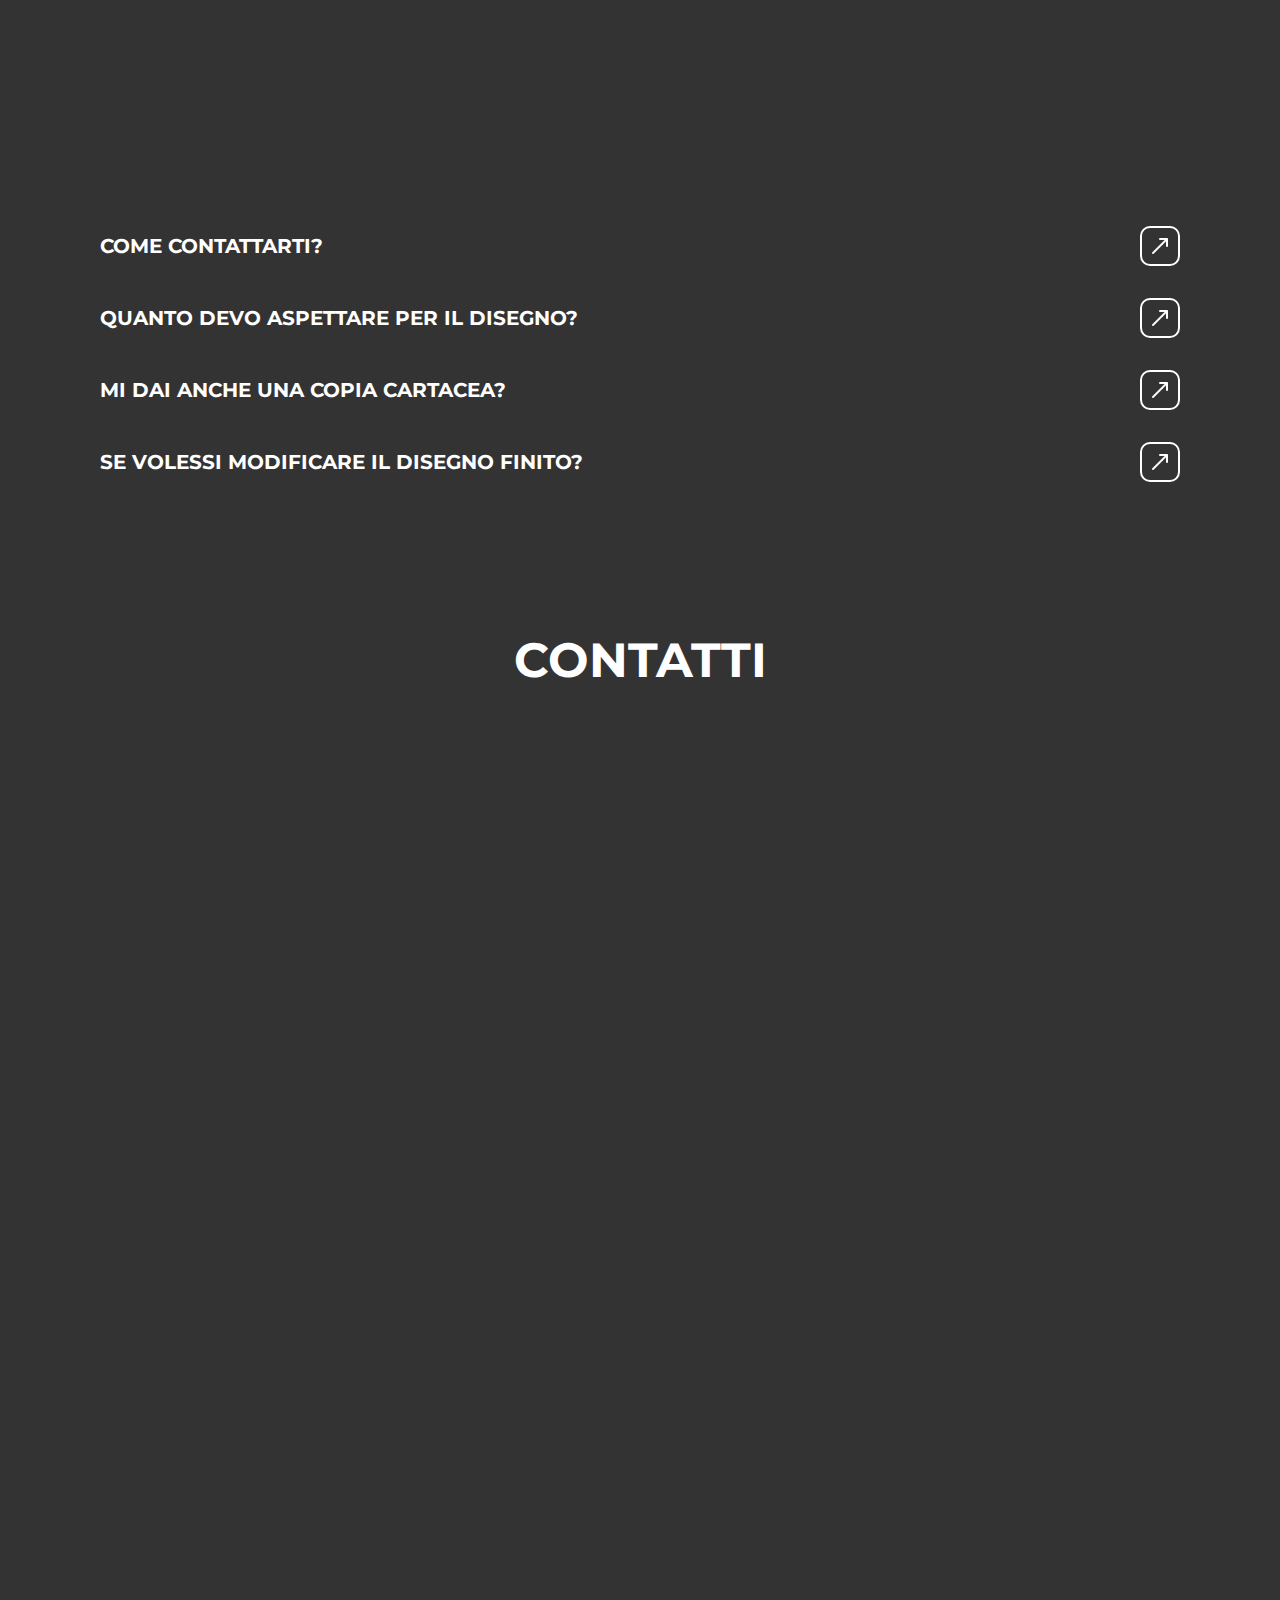
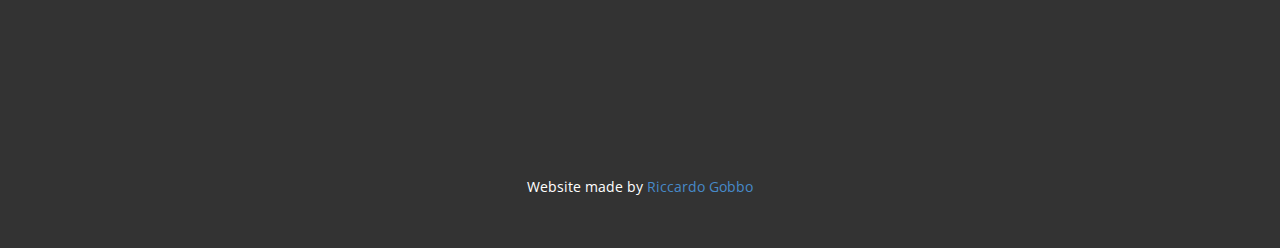
==== commit f916ef2d: "Images added and website structure improved" ====
--- a/index.html
+++ b/index.html
@@ -11,7 +11,7 @@
     <script class="u-script" type="text/javascript" src="nicepage.js" defer=""></script>
     <meta name="generator" content="Nicepage 6.6.3, nicepage.com">
     <link id="u-theme-google-font" rel="stylesheet" href="https://fonts.googleapis.com/css?family=Roboto:100,100i,300,300i,400,400i,500,500i,700,700i,900,900i|Open+Sans:300,300i,400,400i,500,500i,600,600i,700,700i,800,800i">
-    <link id="u-page-google-font" rel="stylesheet" href="https://fonts.googleapis.com/css?family=Montserrat:100,100i,200,200i,300,300i,400,400i,500,500i,600,600i,700,700i,800,800i,900,900i">
+    <link id="u-page-google-font" rel="stylesheet" href="https://fonts.googleapis.com/css?family=Montserrat:100,100i,200,200i,300,300i,400,400i,500,500i,600,600i,700,700i,800,800i,900,900i|Roboto+Slab:100,200,300,400,500,600,700,800,900">
     
     
     
@@ -33,30 +33,46 @@
   <meta data-intl-tel-input-cdn-path="intlTelInput/"></head>
   <body data-home-page="Home.html" data-home-page-title="Home" data-path-to-root="./" data-include-products="true" class="u-body u-grey-80 u-xl-mode" data-lang="it">
     <section class="u-clearfix u-section-1" id="sec-0728">
-      <div class="u-clearfix u-sheet u-sheet-1">
+      <div class="u-clearfix u-sheet u-valign-top-xs u-sheet-1">
         <img class="u-align-center u-expanded-width-sm u-expanded-width-xs u-image u-image-default u-opacity u-opacity-30 u-image-1" src="images/LOGOSITO.png" alt="" data-image-width="3000" data-image-height="4000" data-animation-out="0">
         <h5 class="u-align-center-sm u-align-center-xs u-text u-text-default u-text-1">Faccio Caricature​ e disegni per papiri e feste </h5>
         <h1 class="u-align-left u-text u-text-2">CIAO,&nbsp;<br>SONO PAOLONE!
         </h1>
       </div>
     </section>
-    <section class="u-clearfix u-section-2" id="sec-3d5d">
-      <div class="u-clearfix u-sheet u-valign-bottom-md u-valign-bottom-sm u-valign-bottom-xl u-valign-bottom-xs u-sheet-1">
-        <div class="data-layout-selected u-clearfix u-expanded-width u-layout-wrap u-layout-wrap-1">
-          <div class="u-layout">
+    <section class="u-align-center-lg u-align-center-md u-align-center-xl u-align-left-sm u-align-left-xs u-clearfix u-section-2" data-image-width="2000" data-image-height="1333" id="sec-0a73">
+      <div class="u-clearfix u-sheet u-valign-middle-lg u-valign-middle-md u-valign-middle-xl u-valign-middle-xs u-sheet-1">
+        <div class="data-layout-selected u-clearfix u-expanded-width u-gutter-10 u-layout-wrap u-layout-wrap-1">
+          <div class="u-gutter-0 u-layout">
             <div class="u-layout-row">
-              <div class="u-container-style u-layout-cell u-size-24 u-layout-cell-1">
-                <div class="u-container-layout u-container-layout-1">
-                  <h5 class="u-text u-text-1">Un po' su di me </h5>
-                  <p class="u-text u-text-2"> Sono un disegnatore tecnico ma nel mio tempo libero mi piace dare sfogo alla mia vena più artistica, sviluppando le idee che voi mi date in disegni caricaturali e divertenti </p><span class="u-file-icon u-icon u-text-white u-icon-1"><img src="images/10226406-4d5aa020.png" alt=""></span><span class="u-file-icon u-icon u-text-white u-icon-2"><img src="images/3342137-bc58669d.png" alt=""></span><span class="u-file-icon u-icon u-text-white u-icon-3"><img src="images/next-11de55d1.png" alt=""></span>
-                </div>
-              </div>
-              <div class="u-align-right u-container-style u-layout-cell u-size-36 u-layout-cell-2">
-                <div class="u-container-layout u-container-layout-2">
-                  <img class="u-expanded-width u-image u-image-default u-image-1" src="images/pexels-nazila-21345908.jpg" alt="" data-image-width="1920" data-image-height="1556" data-animation-name="fadeIn" data-animation-duration="2000" data-animation-delay="0">
-                  <h5 class="u-text u-text-3">I miei servizi</h5>
-                  <p class="u-text u-text-4">Faccio caricature per feste di laurea, compleanni e feste di pensionamento.&nbsp;<br>Una volta raccolte le immagini e le caratteristiche su come deve essere il disegno, nonchè i dettagli più divertenti, faccio una bozza in matita. Una volta apportate le modifiche che mi vengono richieste in fase di disegno, ripasso i tratti in matita con un pennarello e succesivamente consegno un file PNG (immagine senza sfondo) una volta ritoccata con un sofwtware grafico.
-                  </p><span class="u-file-icon u-icon u-text-white u-icon-4"><img src="images/conversation-f24dd8b1.png" alt=""></span><span class="u-file-icon u-icon u-text-white u-icon-5"><img src="images/circle-3539625f.png" alt=""></span><span class="u-file-icon u-icon u-text-white u-icon-6"><img src="images/png-file--19ab028c.png" alt=""></span><span class="u-file-icon u-icon u-text-white u-icon-7"><img src="images/next-11de55d1.png" alt=""></span><span class="u-file-icon u-hidden-xs u-icon u-text-white u-icon-8"><img src="images/drawing-tablet-c6e3441a.png" alt=""></span><span class="u-file-icon u-hidden-xs u-icon u-text-white u-icon-9"><img src="images/next-11de55d1.png" alt=""></span><span class="u-file-icon u-icon u-text-white u-icon-10"><img src="images/draft-f5a82c81.png" alt=""></span>
+              <div class="u-size-20 u-size-30-md">
+                <div class="u-layout-col">
+                  <div class="u-container-style u-layout-cell u-left-cell u-size-60 u-layout-cell-1">
+                    <div class="u-container-layout u-container-layout-1">
+                      <h3 class="u-align-center u-text u-text-default u-text-1"> &nbsp;Un po' su di me </h3>
+                      <p class="u-align-center u-custom-font u-font-roboto-slab u-text u-text-2"> Sono un disegnatore tecnico ma nel mio tempo libero mi piace dare sfogo alla mia vena più artistica, sviluppando le idee che voi mi date in disegni caricaturali e divertenti </p>
+                      <h3 class="u-align-center u-text u-text-3">Il processo di disegno</h3>
+                      <img class="u-align-center-md u-align-center-sm u-align-center-xs u-expanded-width-xl u-expanded-width-xs u-image u-image-default u-image-1" src="images/Immagine2025-03-18234458.jpg" alt="" data-image-width="780" data-image-height="440">
+                    </div>
+                  </div>
+                </div>
+              </div>
+              <div class="u-size-20 u-size-30-md">
+                <div class="u-layout-row">
+                  <div class="u-align-left u-container-style u-image u-layout-cell u-size-60 u-image-2" src="" data-image-width="1536" data-image-height="2048">
+                    <div class="u-container-layout u-valign-top u-container-layout-2" src=""></div>
+                  </div>
+                </div>
+              </div>
+              <div class="u-size-20 u-size-60-md">
+                <div class="u-layout-col">
+                  <div class="u-align-left u-container-style u-layout-cell u-right-cell u-size-60 u-layout-cell-3">
+                    <div class="u-container-layout u-valign-top u-container-layout-3">
+                      <h3 class="u-align-center u-text u-text-default u-text-4"> I miei servizi</h3>
+                      <p class="u-align-center u-custom-font u-font-roboto-slab u-text u-text-5"> Faccio caricature per feste di laurea, compleanni e feste di pensionamento.&nbsp;<br>Una volta raccolte le immagini e le caratteristiche su come deve essere il disegno, nonchè i dettagli più divertenti, faccio una bozza in matita. Una volta apportate le modifiche che mi vengono richieste in fase di disegno, ripasso i tratti in matita con un pennarello e succesivamente consegno un file PNG (immagine senza sfondo) una volta ritoccata con un sofwtware grafico.
+                      </p>
+                    </div>
+                  </div>
                 </div>
               </div>
             </div>
@@ -65,7 +81,7 @@
       </div>
     </section>
     <section class="u-clearfix u-section-3" id="sec-6178">
-      <div class="u-clearfix u-sheet u-valign-middle u-sheet-1">
+      <div class="u-clearfix u-sheet u-valign-middle-sm u-valign-middle-xs u-sheet-1">
         <div class="u-expanded-width u-list u-list-1">
           <div class="u-repeater u-repeater-1">
             <div class="u-border-2 u-border-white u-container-align-center u-container-style u-list-item u-radius u-repeater-item u-shape-round u-list-item-1" data-animation-name="tada" data-animation-duration="1000" data-animation-delay="0" data-animation-direction="">
@@ -203,21 +219,22 @@
         </div>
       </div>
     </section>
-    <section class="skrollable u-clearfix u-image u-parallax u-section-6" id="sec-b51e">
+    <section class="skrollable u-clearfix u-image u-parallax u-section-6" id="sec-b51e" data-image-width="1536" data-image-height="1781">
       <div class="u-clearfix u-sheet u-sheet-1"></div>
     </section>
     <section class="u-clearfix u-section-7" id="carousel_a83a">
       <div class="u-clearfix u-sheet u-valign-middle u-sheet-1">
-        <div class="u-accordion u-expanded-width-lg u-expanded-width-md u-expanded-width-sm u-expanded-width-xs u-faq u-accordion-1">
+        <div class="u-accordion u-collapsed-by-default u-expanded-width-lg u-expanded-width-md u-expanded-width-sm u-expanded-width-xs u-faq u-accordion-1">
           <div class="u-accordion-item">
-            <a class="active u-accordion-link u-button-style u-custom-font u-font-montserrat u-text-body-alt-color u-accordion-link-1" id="link-" aria-controls="" aria-selected="true">
+            <a class="u-accordion-link u-button-style u-custom-font u-font-montserrat u-text-body-alt-color u-accordion-link-1" id="link-" aria-controls="" aria-selected="false">
               <span class="u-accordion-link-text"> Come contattarti?</span><span class="u-accordion-link-icon u-border-2 u-border-white u-file-icon u-icon u-icon-rounded u-radius u-text-white u-icon-1"><img src="images/152356-875713c9.png" alt=""></span>
             </a>
-            <div class="u-accordion-active u-accordion-pane u-container-style u-accordion-pane-1" aria-labelledby="link-">
+            <div class="u-accordion-pane u-container-style u-accordion-pane-1" aria-labelledby="link-">
               <div class="u-container-layout u-container-layout-1">
-                <div class="u-clearfix u-rich-text u-text">
-                  <p>Compila il form qua sotto e ti risponderò con tutte le informazioni che ti servono.
-                    </p>
+                <div class="fr-view u-clearfix u-rich-text u-text u-text-1">
+                  <p id="isPasted">
+                    <span class="u-custom-font u-font-montserrat">Compila il form qua sotto e ti risponderò con tutte le informazioni che ti servono.</span>
+                  </p>
                 </div>
               </div>
             </div>
@@ -228,8 +245,10 @@
             </a>
             <div class="u-accordion-pane u-container-style u-accordion-pane-2" aria-labelledby="link-">
               <div class="u-container-layout u-container-layout-2">
-                <div class="fr-view u-clearfix u-rich-text u-text">
-                  <p>In un paio di giorni stendo una bozza a matita, dall’approvazione della stessa, in 24h potrai ricevere il tuo disegno in formato png. ATTENZIONE: le tempistiche sopra indicate sono riferite a un disegno più o meno ricco di dettagli ma che NON richiede modifiche dopo l’invio della bozza a matita, indicativamente per ogni modifica alla bozza il tempo si allunga di un giorno.
+                <div class="fr-view u-clearfix u-rich-text u-text u-text-2">
+                  <p>
+                    <span class="u-custom-font u-font-montserrat">In un paio di giorni stendo una bozza a matita, dall’approvazione della stessa, in 24h potrai ricevere il tuo disegno in formato PNG.<br>ATTENZIONE: le tempistiche sopra indicate sono riferite a un disegno più o meno ricco di dettagli ma che NON richiede modifiche dopo l’invio della bozza a matita, indicativamente per ogni modifica alla bozza il tempo si allunga di un giorno.
+                    </span>
                   </p>
                 </div>
               </div>
@@ -241,8 +260,10 @@
             </a>
             <div class="u-accordion-pane u-container-style u-accordion-pane-3" id="1891" aria-labelledby="link-1891">
               <div class="u-container-layout u-container-layout-3">
-                <div class="fr-view u-clearfix u-rich-text u-text">
-                  <p>In linea di massima non spedisco una copia cartacea, con il file in png  che ti mando puoi stampare il tuo disegno in formato A4 con qualità pari all originale o A3 mantenendo comunque un buon livello di qualità.</p>
+                <div class="fr-view u-clearfix u-rich-text u-text u-text-3">
+                  <p>
+                    <span class="u-custom-font u-font-montserrat">In linea di massima non spedisco una copia cartacea, con il file in PNG che ti mando puoi stampare il tuo disegno in formato A4 con qualità pari all originale o A3 mantenendo comunque un buon livello di qualità.</span>
+                  </p>
                 </div>
               </div>
             </div>
@@ -253,8 +274,10 @@
             </a>
             <div class="u-accordion-pane u-container-style u-accordion-pane-4" id="8c0c" aria-labelledby="link-8c0c">
               <div class="u-container-layout u-container-layout-4">
-                <div class="fr-view u-clearfix u-rich-text u-text">
-                  <p>In fase di bozza puoi effettuare tutte le modifiche che vuoi senza limiti (se non di tempo per quando ti serve il disegno) e senza sovrapprezzo. Dopo l’approvazione per come lavoro si rende complicato ma non impossibile effettuare modifiche, possono essere applicate tariffe aggiuntive a seconda dell’entità della modifica.</p>
+                <div class="fr-view u-clearfix u-rich-text u-text u-text-4">
+                  <p>
+                    <span class="u-custom-font u-font-montserrat">In fase di bozza puoi effettuare tutte le modifiche che vuoi senza limiti (se non di tempo per quando ti serve il disegno) e senza sovrapprezzo. Dopo l’approvazione per come lavoro si rende complicato ma non impossibile effettuare modifiche, possono essere applicate tariffe aggiuntive a seconda dell’entità della modifica.</span>
+                  </p>
                 </div>
               </div>
             </div>
--- a/Home.css
+++ b/Home.css
@@ -72,10 +72,6 @@
 }
 
 @media (max-width: 575px) {
-  .u-section-1 .u-sheet-1 {
-    min-height: 898px;
-  }
-
   .u-section-1 .u-image-1 {
     height: 646px;
     margin-top: 0;
@@ -93,477 +89,258 @@
 
   .u-section-1 .u-text-2 {
     margin-top: -145px;
-    margin-bottom: 0;
   }
 }.u-section-2 .u-sheet-1 {
-  min-height: 1008px;
+  min-height: 788px;
 }
 
 .u-section-2 .u-layout-wrap-1 {
-  margin-top: 45px;
-  margin-bottom: 0;
+  margin-top: 26px;
+  margin-bottom: 26px;
 }
 
 .u-section-2 .u-layout-cell-1 {
-  min-height: 963px;
+  min-height: 746px;
 }
 
 .u-section-2 .u-container-layout-1 {
-  padding: 0;
+  padding: 28px 20px;
 }
 
 .u-section-2 .u-text-1 {
   font-size: 1.5rem;
-  margin: 55px 0 0 30px;
+  font-weight: 600;
+  margin: 0 auto;
 }
 
 .u-section-2 .u-text-2 {
+  line-height: 1.8;
   font-size: 1.25rem;
-  margin: 16px 43px 0 30px;
-}
-
-.u-section-2 .u-icon-1 {
-  width: 64px;
-  height: 64px;
-  margin: 509px auto 0 224px;
-}
-
-.u-section-2 .u-icon-2 {
-  width: 64px;
-  height: 64px;
-  margin: 24px auto 0 224px;
-}
-
-.u-section-2 .u-icon-3 {
-  width: 64px;
-  height: 64px;
-  margin: -108px 70px 0 auto;
-}
-
-.u-section-2 .u-layout-cell-2 {
-  min-height: 963px;
-}
-
-.u-section-2 .u-container-layout-2 {
-  padding: 0;
-}
-
-.u-section-2 .u-image-1 {
-  height: 299px;
-  margin-top: 0;
-  margin-bottom: 0;
+  margin: 20px 11px 0;
 }
 
 .u-section-2 .u-text-3 {
   font-size: 1.5rem;
-  margin: 38px 27px 0 231px;
+  font-weight: 600;
+  margin: 92px 1px 0;
+}
+
+.u-section-2 .u-image-1 {
+  height: 189px;
+  margin: 42px 0 0;
+}
+
+.u-section-2 .u-image-2 {
+  min-height: 696px;
+  background-image: url("images/paolodietro.jpg");
+  background-position: 50% 50%;
+}
+
+.u-section-2 .u-container-layout-2 {
+  padding: 30px;
+}
+
+.u-section-2 .u-layout-cell-3 {
+  min-height: 696px;
+}
+
+.u-section-2 .u-container-layout-3 {
+  padding: 30px;
 }
 
 .u-section-2 .u-text-4 {
+  font-size: 1.5rem;
+  font-weight: 600;
+  margin: 0 auto;
+}
+
+.u-section-2 .u-text-5 {
+  line-height: 1.8;
   font-size: 1.25rem;
-  margin: 16px 27px 0 -211px;
-}
-
-.u-section-2 .u-icon-4 {
-  width: 80px;
-  height: 80px;
-  margin: 23px auto 0 -28px;
-  padding: 0;
-}
-
-.u-section-2 .u-icon-5 {
-  width: 64px;
-  height: 64px;
-  margin: 38px auto 0 -28px;
-}
-
-.u-section-2 .u-icon-6 {
-  width: 64px;
-  height: 64px;
-  margin: 34px 241px 0 auto;
-}
-
-.u-section-2 .u-icon-7 {
-  width: 64px;
-  height: 64px;
-  margin: -64px auto 0 281px;
-}
-
-.u-section-2 .u-icon-8 {
-  width: 79px;
-  height: 79px;
-  margin: -79px auto 0 168px;
-  padding: 0;
-}
-
-.u-section-2 .u-icon-9 {
-  width: 64px;
-  height: 64px;
-  margin: -64px auto 0 70px;
-}
-
-.u-section-2 .u-icon-10 {
-  width: 64px;
-  height: 64px;
-  margin: -64px auto 0 -28px;
+  margin: 20px 0 0;
 }
 
 @media (max-width: 1199px) {
   .u-section-2 .u-sheet-1 {
-    min-height: 990px;
+    min-height: 890px;
+  }
+
+  .u-section-2 .u-layout-wrap-1 {
+    margin-top: 13px;
+    margin-bottom: 13px;
   }
 
   .u-section-2 .u-layout-cell-1 {
-    min-height: 946px;
+    min-height: 875px;
   }
 
   .u-section-2 .u-container-layout-1 {
-    padding-bottom: 30px;
-  }
-
-  .u-section-2 .u-text-1 {
-    margin-left: 0;
+    padding-left: 0;
+    padding-right: 0;
   }
 
   .u-section-2 .u-text-2 {
+    margin-left: 20px;
+    margin-right: 20px;
+  }
+
+  .u-section-2 .u-text-3 {
     width: auto;
-    margin-right: 24px;
-    margin-left: 0;
-  }
-
-  .u-section-2 .u-icon-1 {
-    margin-top: 489px;
+    margin-top: 190px;
+  }
+
+  .u-section-2 .u-image-1 {
+    height: 169px;
+    width: 294px;
+    margin-top: 20px;
     margin-left: auto;
-  }
-
-  .u-section-2 .u-icon-2 {
-    margin-left: auto;
-  }
-
-  .u-section-2 .u-icon-3 {
-    margin-right: 64px;
-  }
-
-  .u-section-2 .u-layout-cell-2 {
-    min-height: 946px;
-  }
-
-  .u-section-2 .u-image-1 {
-    height: 246px;
-  }
-
-  .u-section-2 .u-text-3 {
-    margin-right: 0;
-    margin-left: 138px;
-  }
-
-  .u-section-2 .u-text-4 {
-    width: auto;
-    margin-right: 0;
-    margin-left: -256px;
-  }
-
-  .u-section-2 .u-icon-4 {
-    margin-top: 20px;
-  }
-
-  .u-section-2 .u-icon-5 {
-    margin-top: 43px;
-  }
-
-  .u-section-2 .u-icon-6 {
-    margin-top: 64px;
-    margin-right: 147px;
-  }
-
-  .u-section-2 .u-icon-7 {
-    margin-right: 235px;
-    margin-left: auto;
-  }
-
-  .u-section-2 .u-icon-8 {
-    margin-top: -72px;
-    margin-left: 158px;
-  }
-
-  .u-section-2 .u-icon-9 {
-    margin-top: -72px;
-    margin-left: 66px;
+    margin-right: auto;
+  }
+
+  .u-section-2 .u-image-2 {
+    min-height: 574px;
+    background-position: 61.39% 50%;
+  }
+
+  .u-section-2 .u-layout-cell-3 {
+    min-height: 574px;
   }
 }
 
 @media (max-width: 991px) {
   .u-section-2 .u-sheet-1 {
-    min-height: 995px;
+    min-height: 1132px;
   }
 
   .u-section-2 .u-layout-cell-1 {
-    min-height: 950px;
-  }
-
-  .u-section-2 .u-container-layout-1 {
-    padding-bottom: 0;
-  }
-
-  .u-section-2 .u-text-2 {
-    margin-top: 15px;
-    margin-right: 16px;
-  }
-
-  .u-section-2 .u-icon-1 {
-    margin-top: 460px;
-    margin-left: 28px;
-  }
-
-  .u-section-2 .u-icon-2 {
-    margin-left: 28px;
-  }
-
-  .u-section-2 .u-icon-3 {
-    margin-right: auto;
-    margin-left: 104px;
-  }
-
-  .u-section-2 .u-layout-cell-2 {
-    min-height: 950px;
+    min-height: 791px;
+  }
+
+  .u-section-2 .u-text-3 {
+    margin-top: 94px;
+    margin-left: 0;
+    margin-right: 0;
   }
 
   .u-section-2 .u-image-1 {
-    height: 291px;
-  }
-
-  .u-section-2 .u-text-3 {
-    width: auto;
-    margin-top: 55px;
-    margin-left: 6px;
-  }
-
-  .u-section-2 .u-text-4 {
-    margin-top: 19px;
-    margin-left: 0;
-  }
-
-  .u-section-2 .u-icon-4 {
-    margin-top: -162px;
-    margin-left: -104px;
-  }
-
-  .u-section-2 .u-icon-5 {
-    margin-left: -104px;
-  }
-
-  .u-section-2 .u-icon-6 {
-    margin-top: 56px;
-    margin-right: 117px;
-  }
-
-  .u-section-2 .u-icon-7 {
-    margin-right: auto;
-    margin-left: 181px;
-  }
-
-  .u-section-2 .u-icon-8 {
-    margin-top: -79px;
-    margin-left: 86px;
-  }
-
-  .u-section-2 .u-icon-9 {
-    margin-top: -64px;
-    margin-left: 0;
-  }
-
-  .u-section-2 .u-icon-10 {
-    margin-left: -104px;
+    height: 189px;
+    width: 335px;
+    margin-top: 43px;
+  }
+
+  .u-section-2 .u-image-2 {
+    min-height: 659px;
+  }
+
+  .u-section-2 .u-layout-cell-3 {
+    min-height: 100px;
   }
 }
 
 @media (max-width: 767px) {
   .u-section-2 .u-sheet-1 {
-    min-height: 1599px;
+    min-height: 2072px;
+  }
+
+  .u-section-2 .u-layout-wrap-1 {
+    margin-top: 105px;
+    margin-bottom: 0;
   }
 
   .u-section-2 .u-layout-cell-1 {
-    min-height: 787px;
+    min-height: 607px;
+  }
+
+  .u-section-2 .u-container-layout-1 {
+    padding-top: 9px;
+    padding-bottom: 9px;
   }
 
   .u-section-2 .u-text-1 {
-    width: auto;
-    margin-top: 249px;
-    margin-right: -3px;
-    margin-left: 3px;
+    margin-top: 19px;
   }
 
   .u-section-2 .u-text-2 {
-    font-size: 1rem;
-    margin-right: 13px;
-    margin-left: 3px;
-  }
-
-  .u-section-2 .u-icon-1 {
-    margin-top: 335px;
-    margin-left: 3px;
-  }
-
-  .u-section-2 .u-icon-2 {
-    margin-left: 3px;
-  }
-
-  .u-section-2 .u-icon-3 {
-    margin-bottom: -26px;
-    margin-left: 79px;
-  }
-
-  .u-section-2 .u-layout-cell-2 {
-    min-height: 234px;
+    font-size: 1.125rem;
   }
 
   .u-section-2 .u-image-1 {
-    height: 225px;
-    margin-top: -787px;
-  }
-
-  .u-section-2 .u-text-3 {
-    margin-top: 203px;
-  }
-
-  .u-section-2 .u-text-4 {
-    font-size: 1rem;
-  }
-
-  .u-section-2 .u-icon-4 {
-    margin-top: 238px;
-    margin-left: 152px;
-  }
-
-  .u-section-2 .u-icon-5 {
-    margin-top: -163px;
-    margin-left: 152px;
-  }
-
-  .u-section-2 .u-icon-6 {
-    margin-top: -150px;
-    margin-right: 0;
-  }
-
-  .u-section-2 .u-icon-7 {
-    margin-right: 76px;
-    margin-left: auto;
-  }
-
-  .u-section-2 .u-icon-8 {
-    margin-top: -76px;
-    margin-right: 144px;
-    margin-left: auto;
-  }
-
-  .u-section-2 .u-icon-9 {
-    margin-top: -67px;
-    margin-right: 235px;
-    margin-left: auto;
-  }
-
-  .u-section-2 .u-icon-10 {
-    margin-left: 152px;
+    height: 263px;
+    width: 466px;
+    margin-top: 39px;
+    margin-bottom: -19px;
+  }
+
+  .u-section-2 .u-image-2 {
+    min-height: 989px;
+  }
+
+  .u-section-2 .u-container-layout-2 {
+    padding-left: 10px;
+    padding-right: 10px;
+  }
+
+  .u-section-2 .u-container-layout-3 {
+    padding-right: 10px;
+    padding-left: 0;
+  }
+
+  .u-section-2 .u-text-5 {
+    line-height: 2.05;
+    font-size: 1.125rem;
   }
 }
 
 @media (max-width: 575px) {
   .u-section-2 .u-sheet-1 {
-    min-height: 50px;
+    min-height: 1791px;
+  }
+
+  .u-section-2 .u-layout-wrap-1 {
+    margin-top: 3px;
+    margin-bottom: 3px;
   }
 
   .u-section-2 .u-layout-cell-1 {
-    min-height: 813px;
+    min-height: 575px;
+  }
+
+  .u-section-2 .u-container-layout-1 {
+    padding-top: 0;
+    padding-bottom: 0;
   }
 
   .u-section-2 .u-text-1 {
-    margin-top: 212px;
+    margin-top: 28px;
+  }
+
+  .u-section-2 .u-text-2 {
     margin-left: 0;
     margin-right: 0;
   }
 
-  .u-section-2 .u-text-2 {
-    margin-top: 10px;
-    margin-left: 0;
-    margin-right: 0;
-  }
-
-  .u-section-2 .u-icon-1 {
-    margin-top: 567px;
-    margin-left: 0;
-  }
-
-  .u-section-2 .u-icon-2 {
-    margin-top: 9px;
-    margin-left: 0;
-  }
-
-  .u-section-2 .u-icon-3 {
-    margin-top: -91px;
-    margin-bottom: -217px;
-    margin-left: 64px;
-  }
-
-  .u-section-2 .u-layout-cell-2 {
-    min-height: 336px;
+  .u-section-2 .u-text-3 {
+    margin-top: 41px;
   }
 
   .u-section-2 .u-image-1 {
-    height: 142px;
-  }
-
-  .u-section-2 .u-text-3 {
-    margin-top: 240px;
-    margin-left: 0;
-  }
-
-  .u-section-2 .u-text-4 {
-    margin-top: 10px;
-  }
-
-  .u-section-2 .u-icon-4 {
-    width: 77px;
-    height: 77px;
-    margin-top: 45px;
-    margin-left: auto;
-  }
-
-  .u-section-2 .u-icon-5 {
-    width: 49px;
-    height: 49px;
-    margin-top: 13px;
-    margin-left: 144px;
-    padding: 0;
-  }
-
-  .u-section-2 .u-icon-6 {
-    margin-top: 28px;
-  }
-
-  .u-section-2 .u-icon-7 {
-    margin-right: 64px;
-  }
-
-  .u-section-2 .u-icon-8 {
-    margin-top: -230px;
-    margin-right: 31px;
-  }
-
-  .u-section-2 .u-icon-9 {
-    margin-top: -31px;
-    margin-right: 46px;
-  }
-
-  .u-section-2 .u-icon-10 {
-    margin-left: auto;
+    height: 191px;
+    margin-top: 35px;
+    margin-bottom: 0;
+    margin-right: initial;
+    margin-left: initial;
+    width: auto;
+  }
+
+  .u-section-2 .u-image-2 {
+    min-height: 623px;
   }
 }.u-section-3 .u-sheet-1 {
   min-height: 100vh;
 }
 
 .u-section-3 .u-list-1 {
-  margin-top: 60px;
-  margin-bottom: 60px;
+  margin: 125px 0 60px;
 }
 
 .u-section-3 .u-repeater-1 {
@@ -650,6 +427,11 @@
     min-height: 727px;
   }
 
+  .u-section-3 .u-list-1 {
+    margin-right: initial;
+    margin-left: initial;
+  }
+
   .u-section-3 .u-repeater-1 {
     min-height: 587px;
   }
@@ -683,6 +465,16 @@
 }
 
 @media (max-width: 767px) {
+  .u-section-3 .u-sheet-1 {
+    min-height: 100vh;
+  }
+
+  .u-section-3 .u-list-1 {
+    margin-top: 60px;
+    margin-right: initial;
+    margin-left: initial;
+  }
+
   .u-section-3 .u-repeater-1 {
     grid-auto-columns: 100%;
   }
@@ -910,14 +702,50 @@
   }
 } .u-section-6 {
   background-repeat: no-repeat;
-  background-image: url("images/2148548991.jpg");
+  background-image: url("images/disegno2.jpg");
   background-position: 50% 50%;
 }
 
 .u-section-6 .u-sheet-1 {
   min-height: 400px;
+}
+
+@media (max-width: 1199px) {
+   .u-section-6 {
+    background-position: 50% 53.76%;
+  }
+
+  .u-section-6 .u-sheet-1 {
+    min-height: 330px;
+  }
+}
+
+@media (max-width: 991px) {
+   .u-section-6 {
+    background-position: 50% 50%;
+  }
+
+  .u-section-6 .u-sheet-1 {
+    min-height: 253px;
+  }
+}
+
+@media (max-width: 767px) {
+   .u-section-6 {
+    background-position: 50% 53.76%;
+  }
+
+  .u-section-6 .u-sheet-1 {
+    min-height: 190px;
+  }
+}
+
+@media (max-width: 575px) {
+  .u-section-6 .u-sheet-1 {
+    min-height: 345px;
+  }
 }.u-section-7 .u-sheet-1 {
-  min-height: 686px;
+  min-height: 514px;
 }
 
 .u-section-7 .u-accordion-1 {
@@ -929,7 +757,7 @@
   font-size: 1.25rem;
   text-transform: uppercase;
   font-weight: 700;
-  padding: 30px;
+  padding: 16px 30px;
 }
 
 .u-section-7 .u-icon-1 {
@@ -941,18 +769,23 @@
 }
 
 .u-section-7 .u-accordion-pane-1 {
-  min-height: 150px;
+  min-height: 92px;
+  height: auto;
 }
 
 .u-section-7 .u-container-layout-1 {
-  padding: 30px;
+  padding: 0 30px;
+}
+
+.u-section-7 .u-text-1 {
+  font-size: 1.125rem;
 }
 
 .u-section-7 .u-accordion-link-2 {
   font-size: 1.25rem;
   text-transform: uppercase;
   font-weight: 700;
-  padding: 30px;
+  padding: 16px 30px;
 }
 
 .u-section-7 .u-icon-2 {
@@ -964,18 +797,23 @@
 }
 
 .u-section-7 .u-accordion-pane-2 {
-  min-height: 150px;
+  min-height: 92px;
+  height: auto;
 }
 
 .u-section-7 .u-container-layout-2 {
-  padding: 30px;
+  padding: 0 30px;
+}
+
+.u-section-7 .u-text-2 {
+  margin-left: 30px;
 }
 
 .u-section-7 .u-accordion-link-3 {
   font-size: 1.25rem;
   text-transform: uppercase;
   font-weight: 700;
-  padding: 30px;
+  padding: 16px 30px;
 }
 
 .u-section-7 .u-icon-3 {
@@ -987,18 +825,23 @@
 }
 
 .u-section-7 .u-accordion-pane-3 {
-  min-height: 150px;
+  min-height: 92px;
+  height: auto;
 }
 
 .u-section-7 .u-container-layout-3 {
-  padding: 30px;
+  padding: 0 30px;
+}
+
+.u-section-7 .u-text-3 {
+  margin-left: 30px;
 }
 
 .u-section-7 .u-accordion-link-4 {
   font-size: 1.25rem;
   text-transform: uppercase;
   font-weight: 700;
-  padding: 30px;
+  padding: 16px 30px;
 }
 
 .u-section-7 .u-icon-4 {
@@ -1010,11 +853,16 @@
 }
 
 .u-section-7 .u-accordion-pane-4 {
-  min-height: 150px;
+  min-height: 92px;
+  height: auto;
 }
 
 .u-section-7 .u-container-layout-4 {
-  padding: 30px;
+  padding: 0 30px;
+}
+
+.u-section-7 .u-text-4 {
+  margin-left: 30px;
 }
 
 @media (max-width: 1199px) {
@@ -1030,6 +878,18 @@
 }
 
 @media (max-width: 767px) {
+  .u-section-7 .u-sheet-1 {
+    min-height: 388px;
+  }
+
+  .u-section-7 .u-accordion-1 {
+    margin-bottom: 50px;
+    margin-top: 50px;
+    width: auto;
+    margin-right: initial;
+    margin-left: initial;
+  }
+
   .u-section-7 .u-accordion-link-1 {
     font-size: 1rem;
   }
@@ -1048,27 +908,43 @@
 }
 
 @media (max-width: 575px) {
+  .u-section-7 .u-sheet-1 {
+    min-height: 648px;
+  }
+
+  .u-section-7 .u-accordion-1 {
+    margin-bottom: 60px;
+    margin-top: 60px;
+    width: auto;
+    margin-right: initial;
+    margin-left: initial;
+  }
+
   .u-section-7 .u-container-layout-1 {
-    padding-left: 10px;
+    padding-right: 0;
+    padding-left: 1px;
+  }
+
+  .u-section-7 .u-text-1 {
+    margin-left: 30px;
+  }
+
+  .u-section-7 .u-container-layout-2 {
     padding-right: 10px;
-  }
-
-  .u-section-7 .u-container-layout-2 {
-    padding-left: 10px;
+    padding-left: 0;
+  }
+
+  .u-section-7 .u-container-layout-3 {
     padding-right: 10px;
-  }
-
-  .u-section-7 .u-container-layout-3 {
-    padding-left: 10px;
+    padding-left: 0;
+  }
+
+  .u-section-7 .u-container-layout-4 {
     padding-right: 10px;
-  }
-
-  .u-section-7 .u-container-layout-4 {
-    padding-left: 10px;
-    padding-right: 10px;
+    padding-left: 0;
   }
 }.u-section-8 .u-sheet-1 {
-  min-height: 1088px;
+  min-height: 1116px;
 }
 
 .u-section-8 .u-text-1 {
@@ -1080,8 +956,7 @@
 .u-section-8 .u-custom-html-1 {
   height: auto;
   min-height: 1007px;
-  margin-top: 17px;
-  margin-bottom: -12px;
+  margin: 35px 0 -2px;
 }
 
 @media (max-width: 1199px) {
@@ -1099,6 +974,8 @@
     --animation-custom_in-opacity: 0;
     --animation-custom_in-rotate: 0deg;
     --animation-custom_in-scale: 0.3;
+    margin-right: initial;
+    margin-left: initial;
   }
 }
 
@@ -1113,4 +990,10 @@
     font-size: 1.875rem;
     width: 340px;
   }
+
+  .u-section-8 .u-custom-html-1 {
+    margin-top: 32px;
+    margin-right: initial;
+    margin-left: initial;
+  }
 }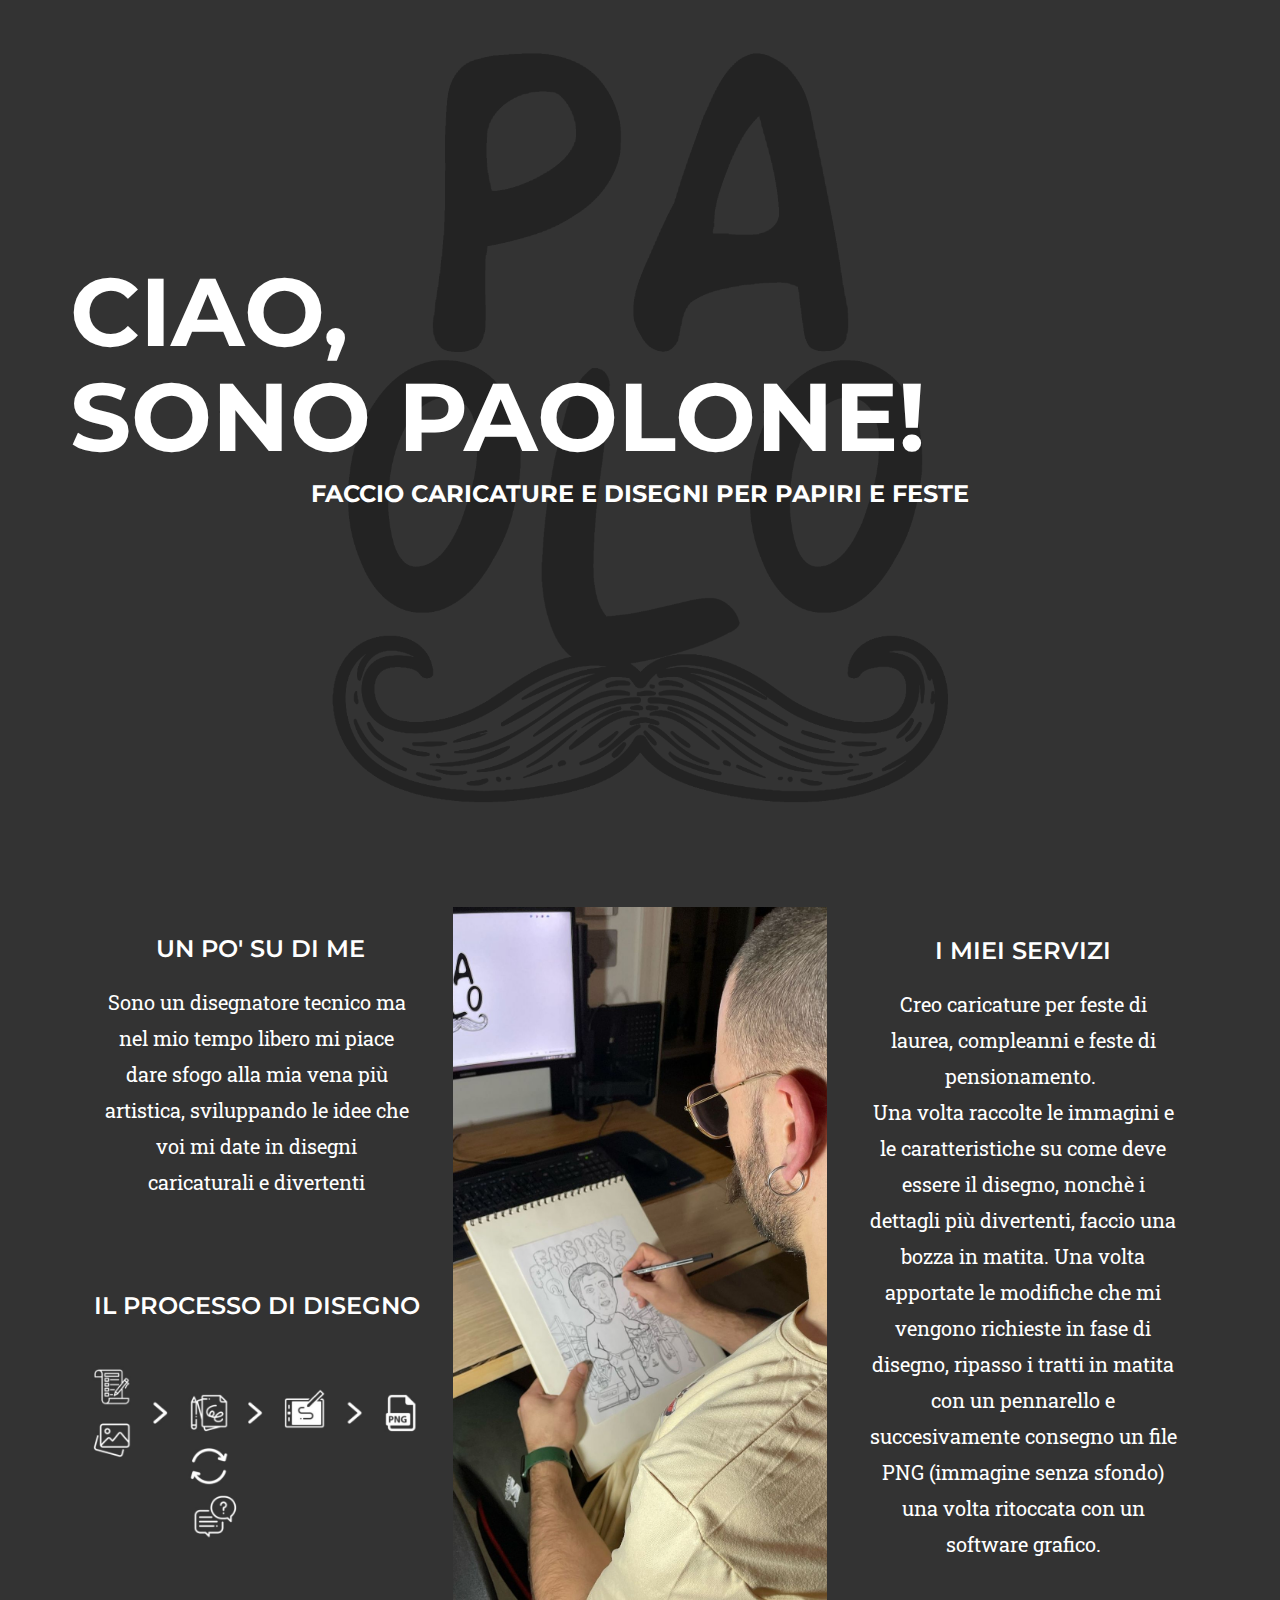
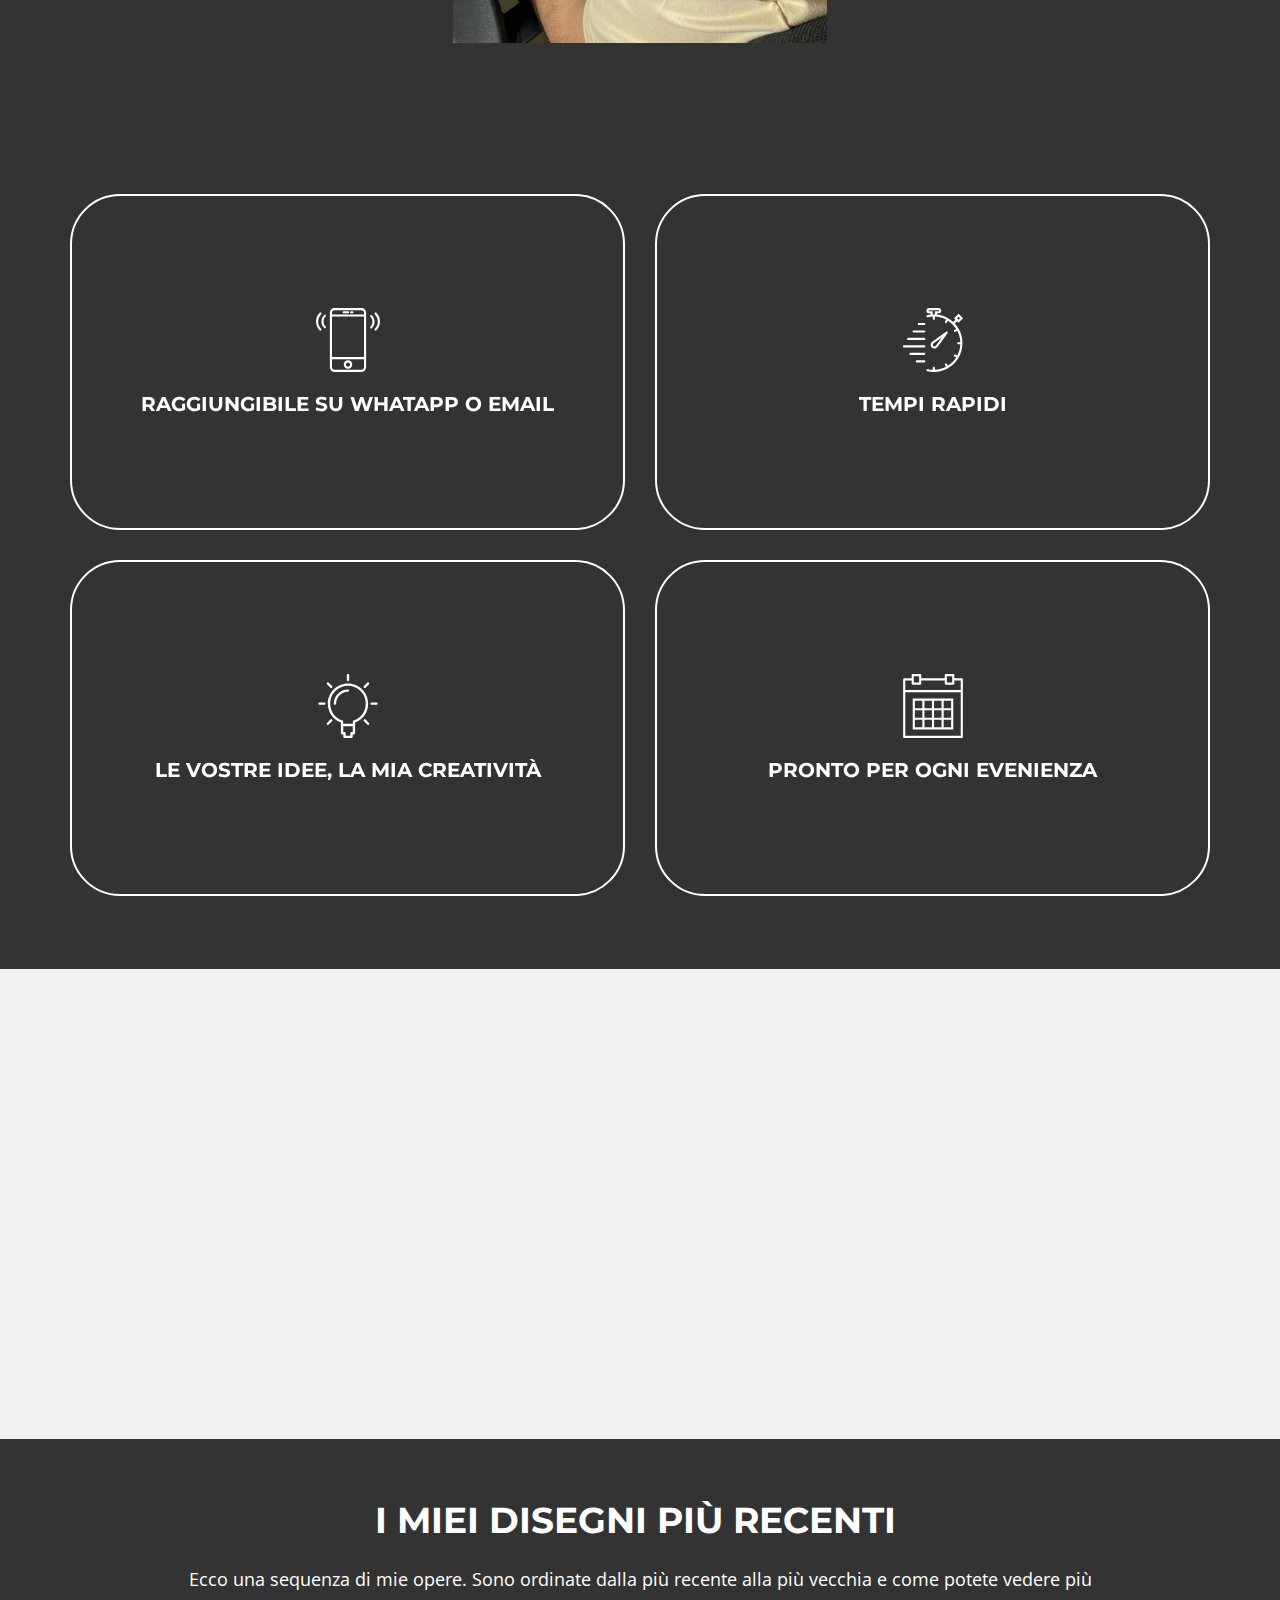
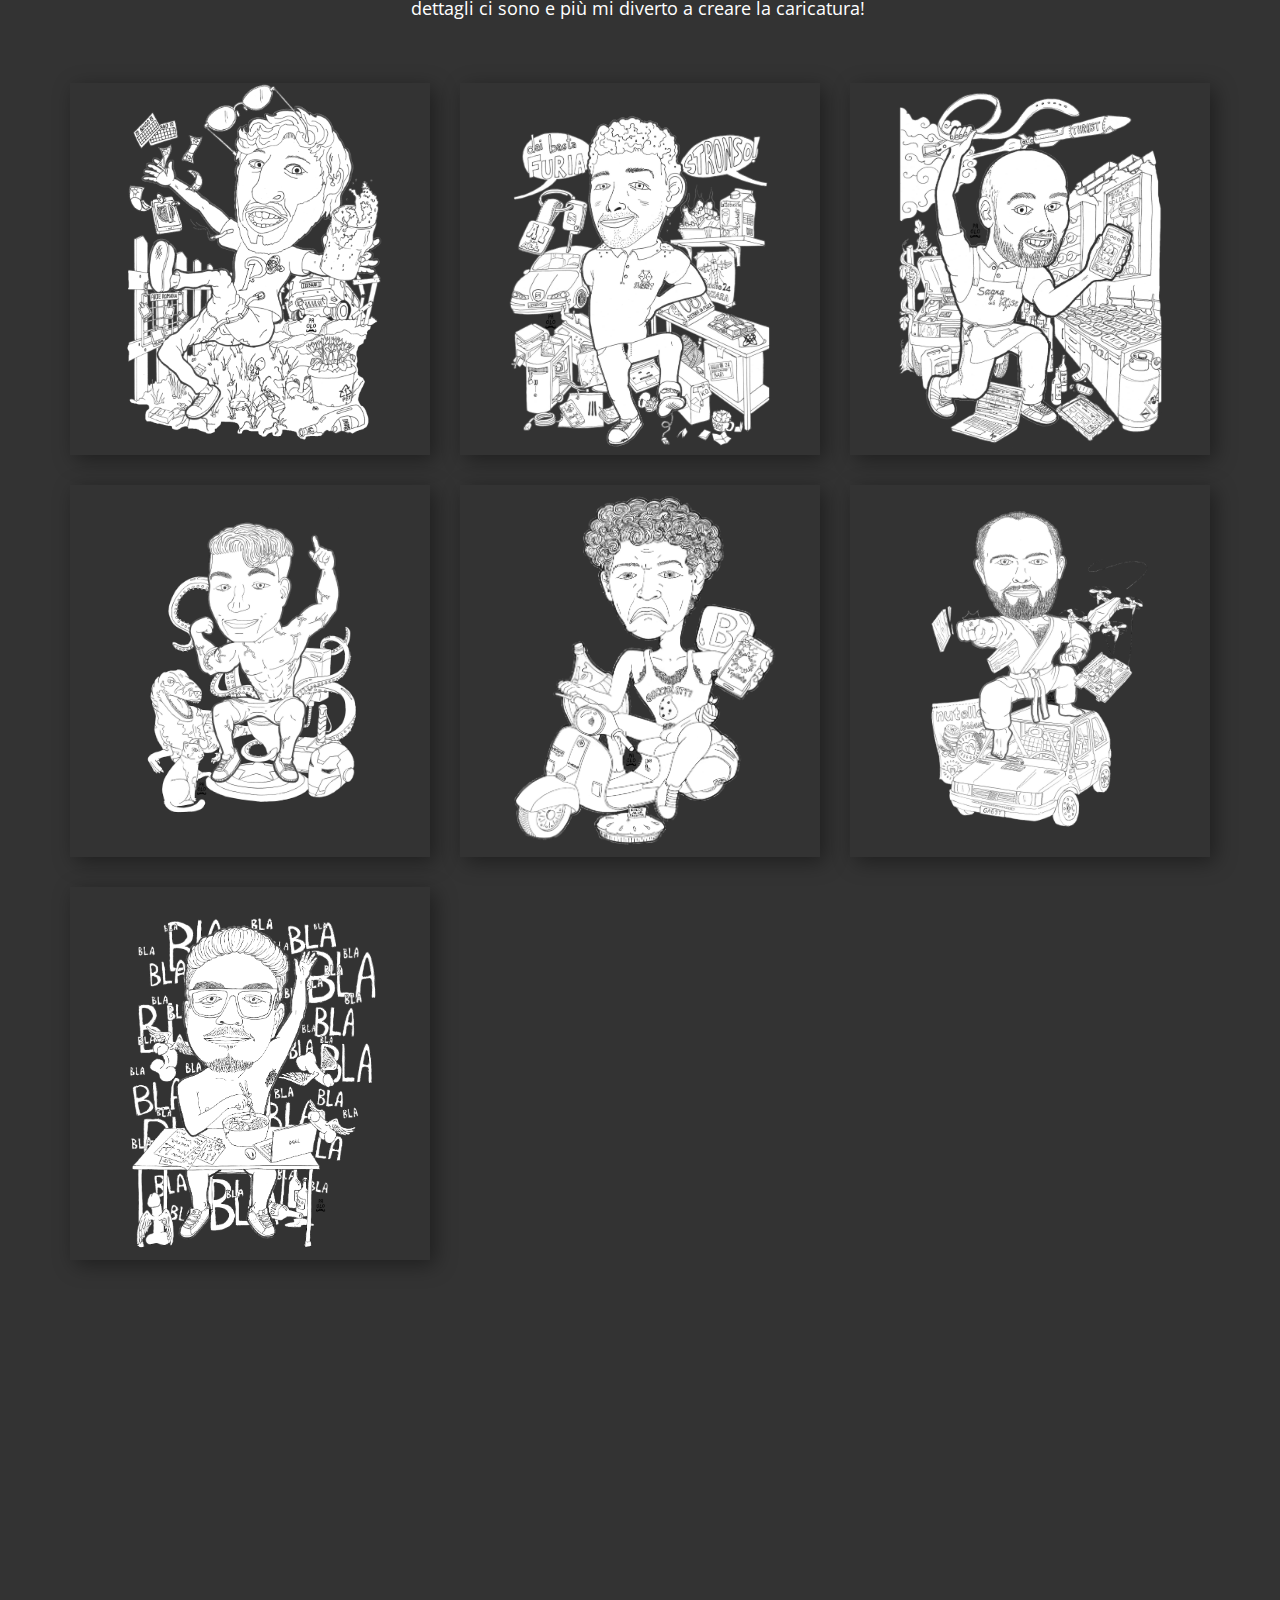
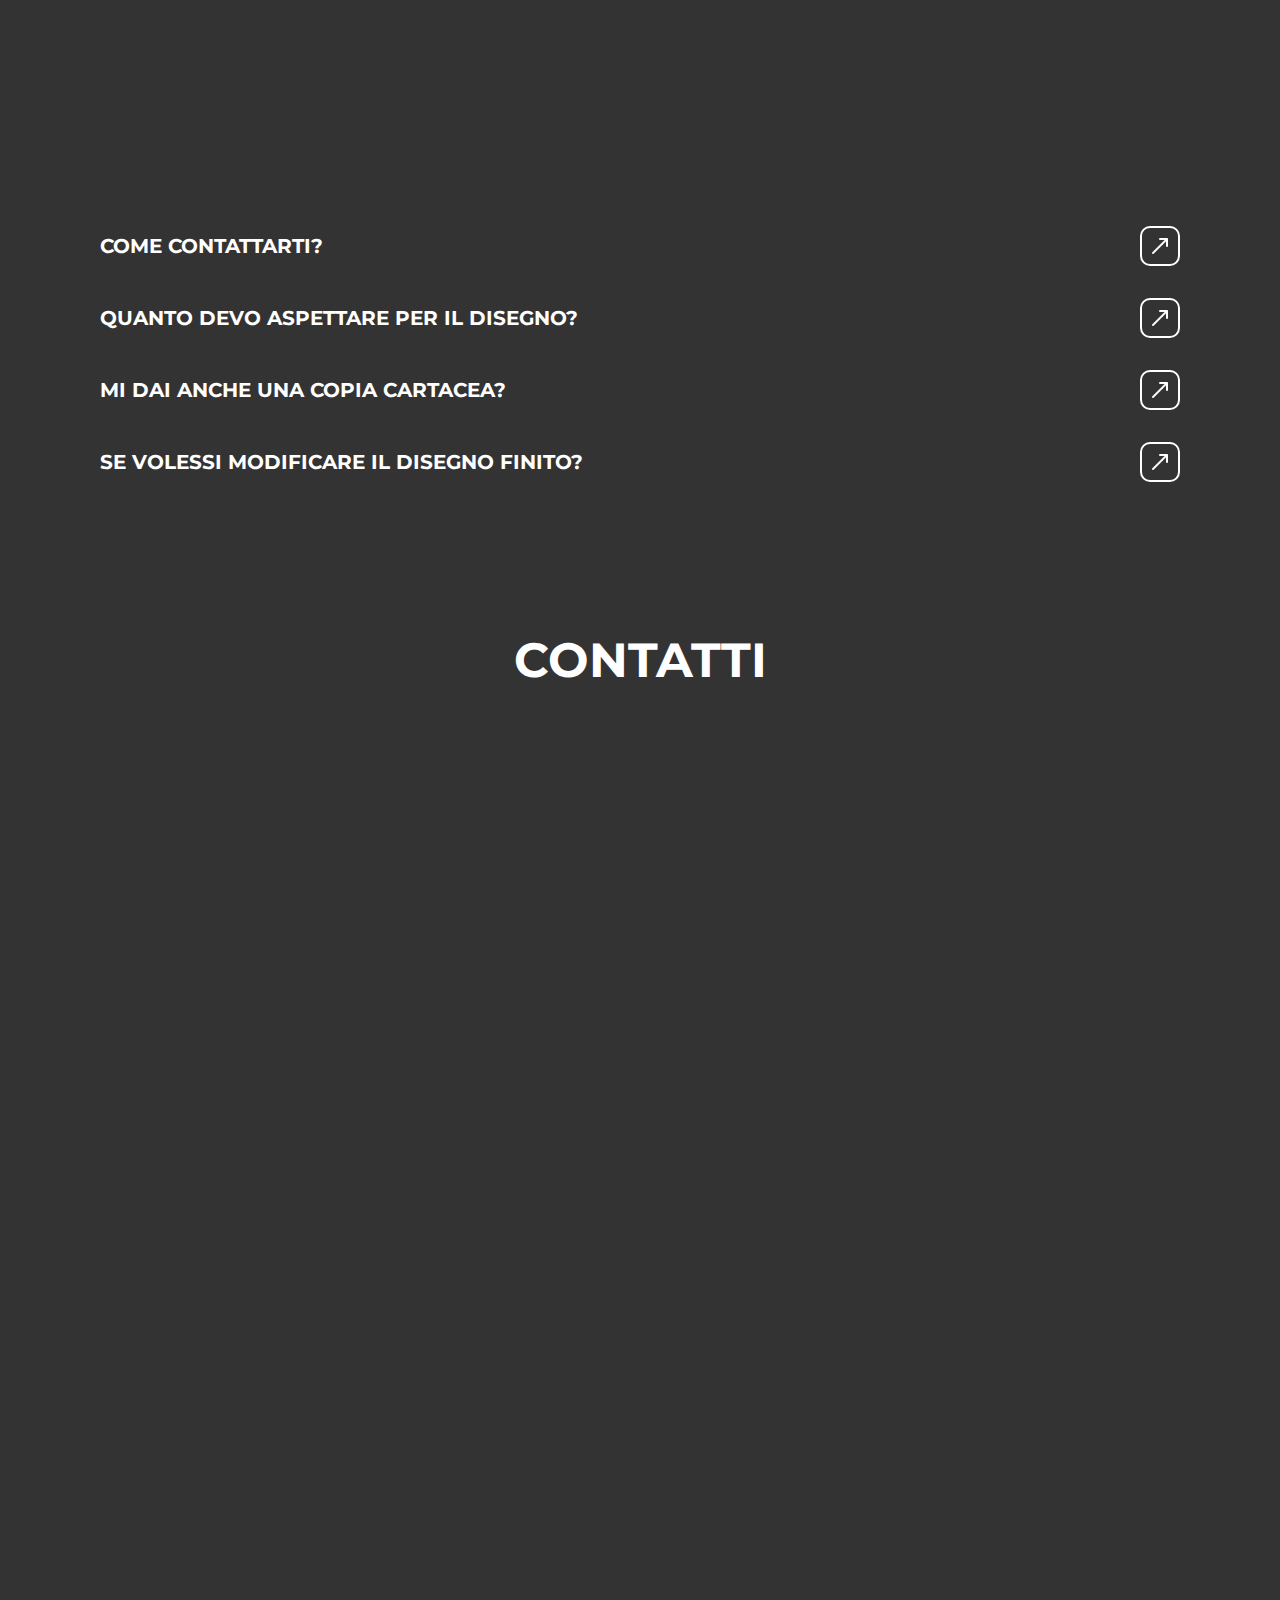
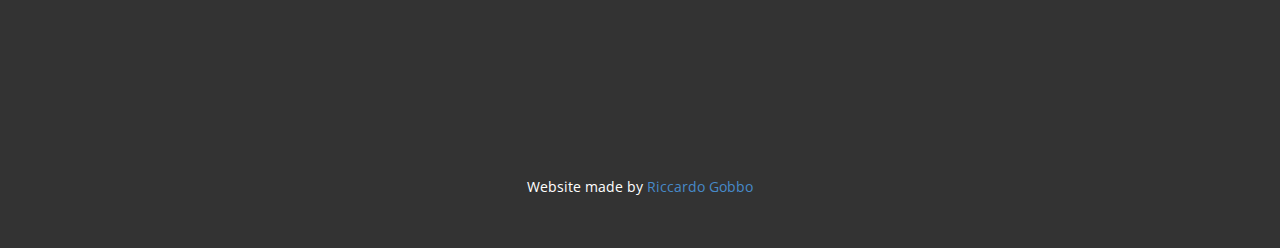
==== commit c8c37db4: "Typo fix" ====
--- a/index.html
+++ b/index.html
@@ -69,7 +69,7 @@
                   <div class="u-align-left u-container-style u-layout-cell u-right-cell u-size-60 u-layout-cell-3">
                     <div class="u-container-layout u-valign-top u-container-layout-3">
                       <h3 class="u-align-center u-text u-text-default u-text-4"> I miei servizi</h3>
-                      <p class="u-align-center u-custom-font u-font-roboto-slab u-text u-text-5"> Faccio caricature per feste di laurea, compleanni e feste di pensionamento.&nbsp;<br>Una volta raccolte le immagini e le caratteristiche su come deve essere il disegno, nonchè i dettagli più divertenti, faccio una bozza in matita. Una volta apportate le modifiche che mi vengono richieste in fase di disegno, ripasso i tratti in matita con un pennarello e succesivamente consegno un file PNG (immagine senza sfondo) una volta ritoccata con un sofwtware grafico.
+                      <p class="u-align-center u-custom-font u-font-roboto-slab u-text u-text-5"> Creo caricature per feste di laurea, compleanni e feste di pensionamento.&nbsp;<br>Una volta raccolte le immagini e le caratteristiche su come deve essere il disegno, nonchè i dettagli più divertenti, faccio una bozza in matita. Una volta apportate le modifiche che mi vengono richieste in fase di disegno, ripasso i tratti in matita con un pennarello e succesivamente consegno un file PNG (immagine senza sfondo) una volta ritoccata con un software grafico.
                       </p>
                     </div>
                   </div>
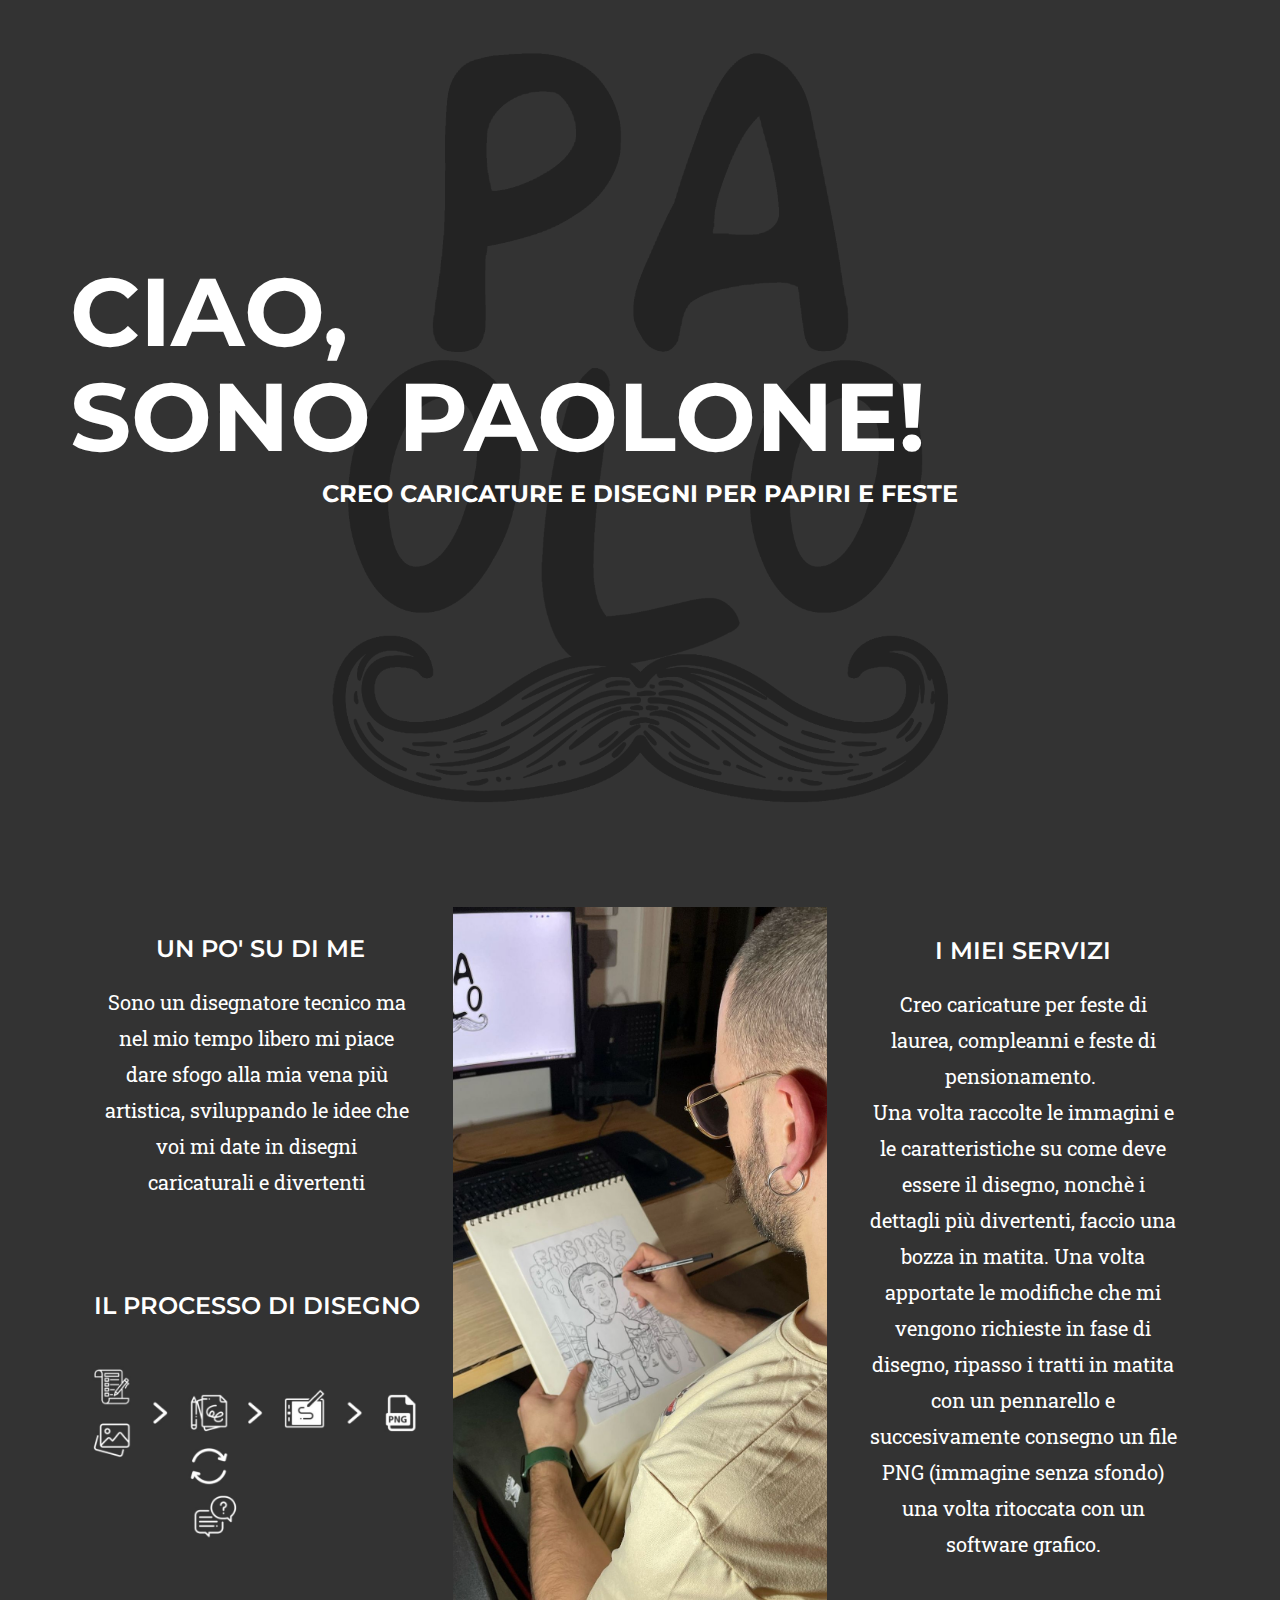
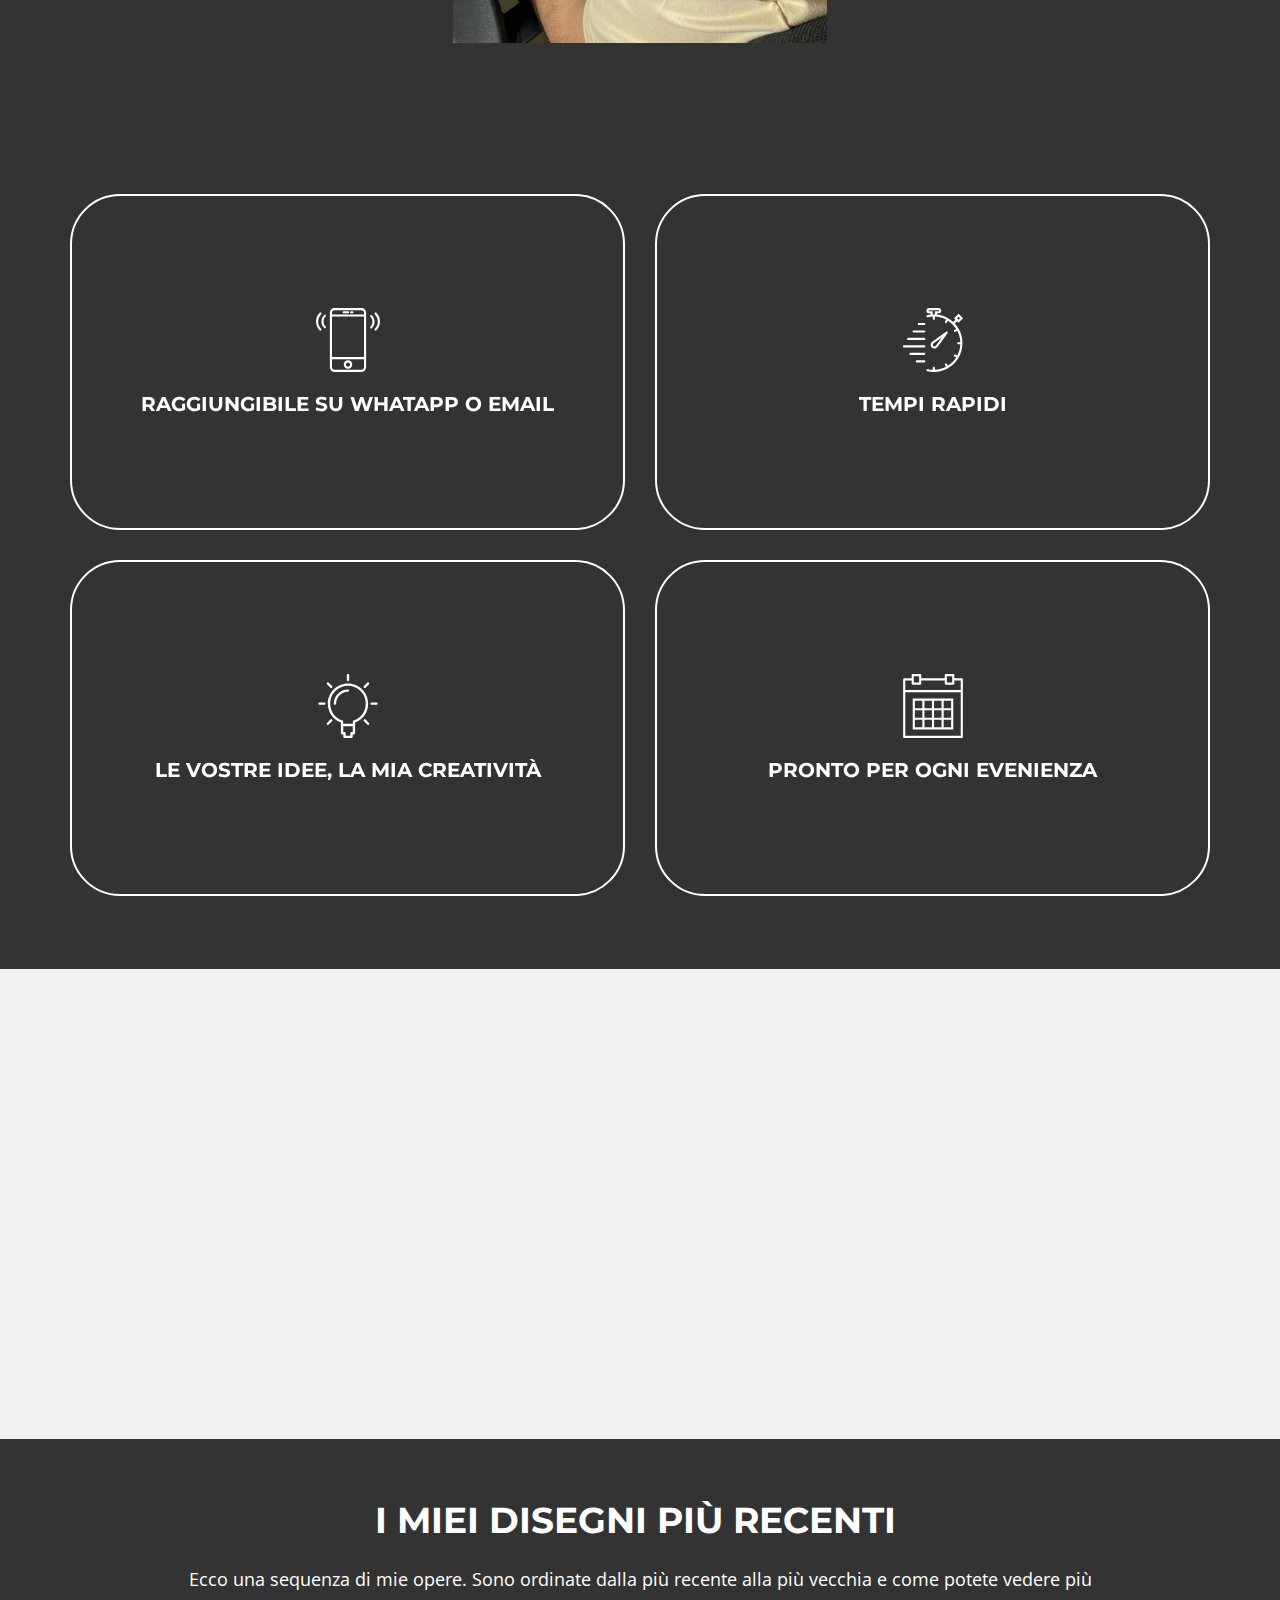
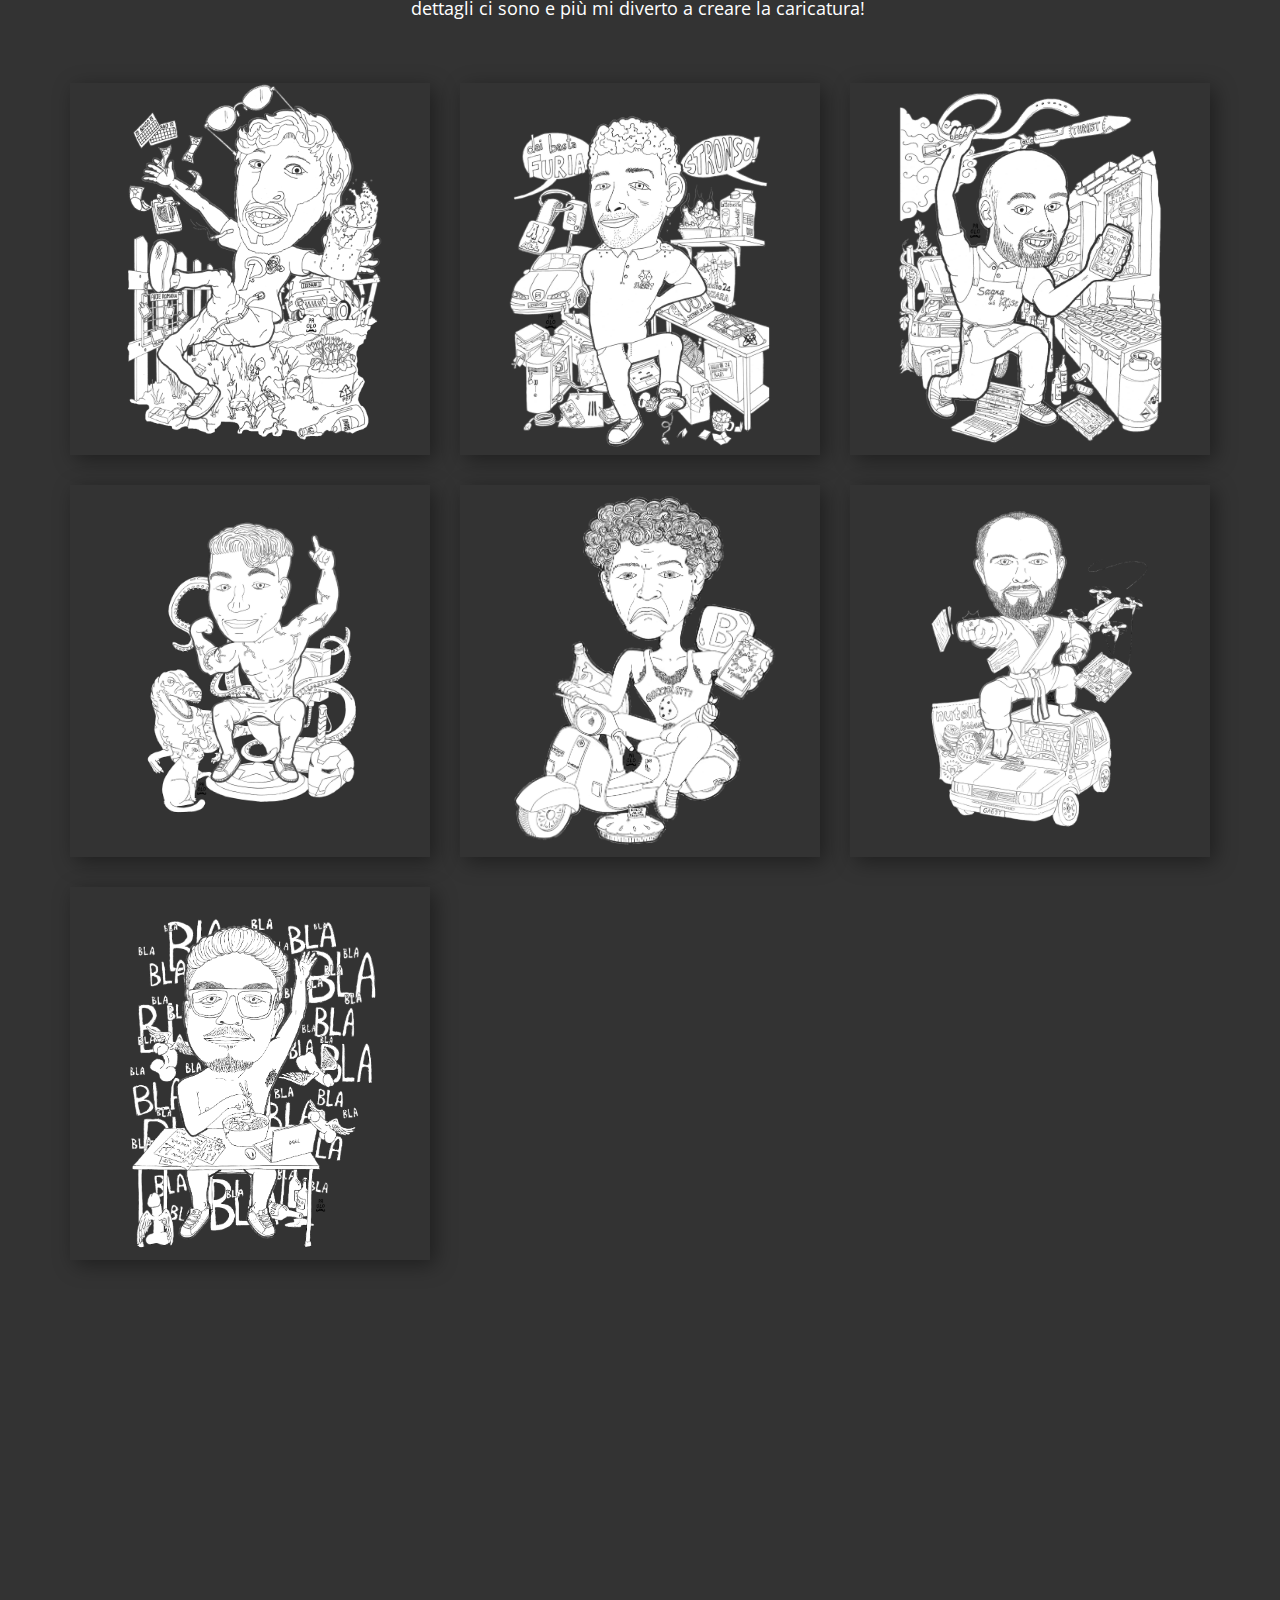
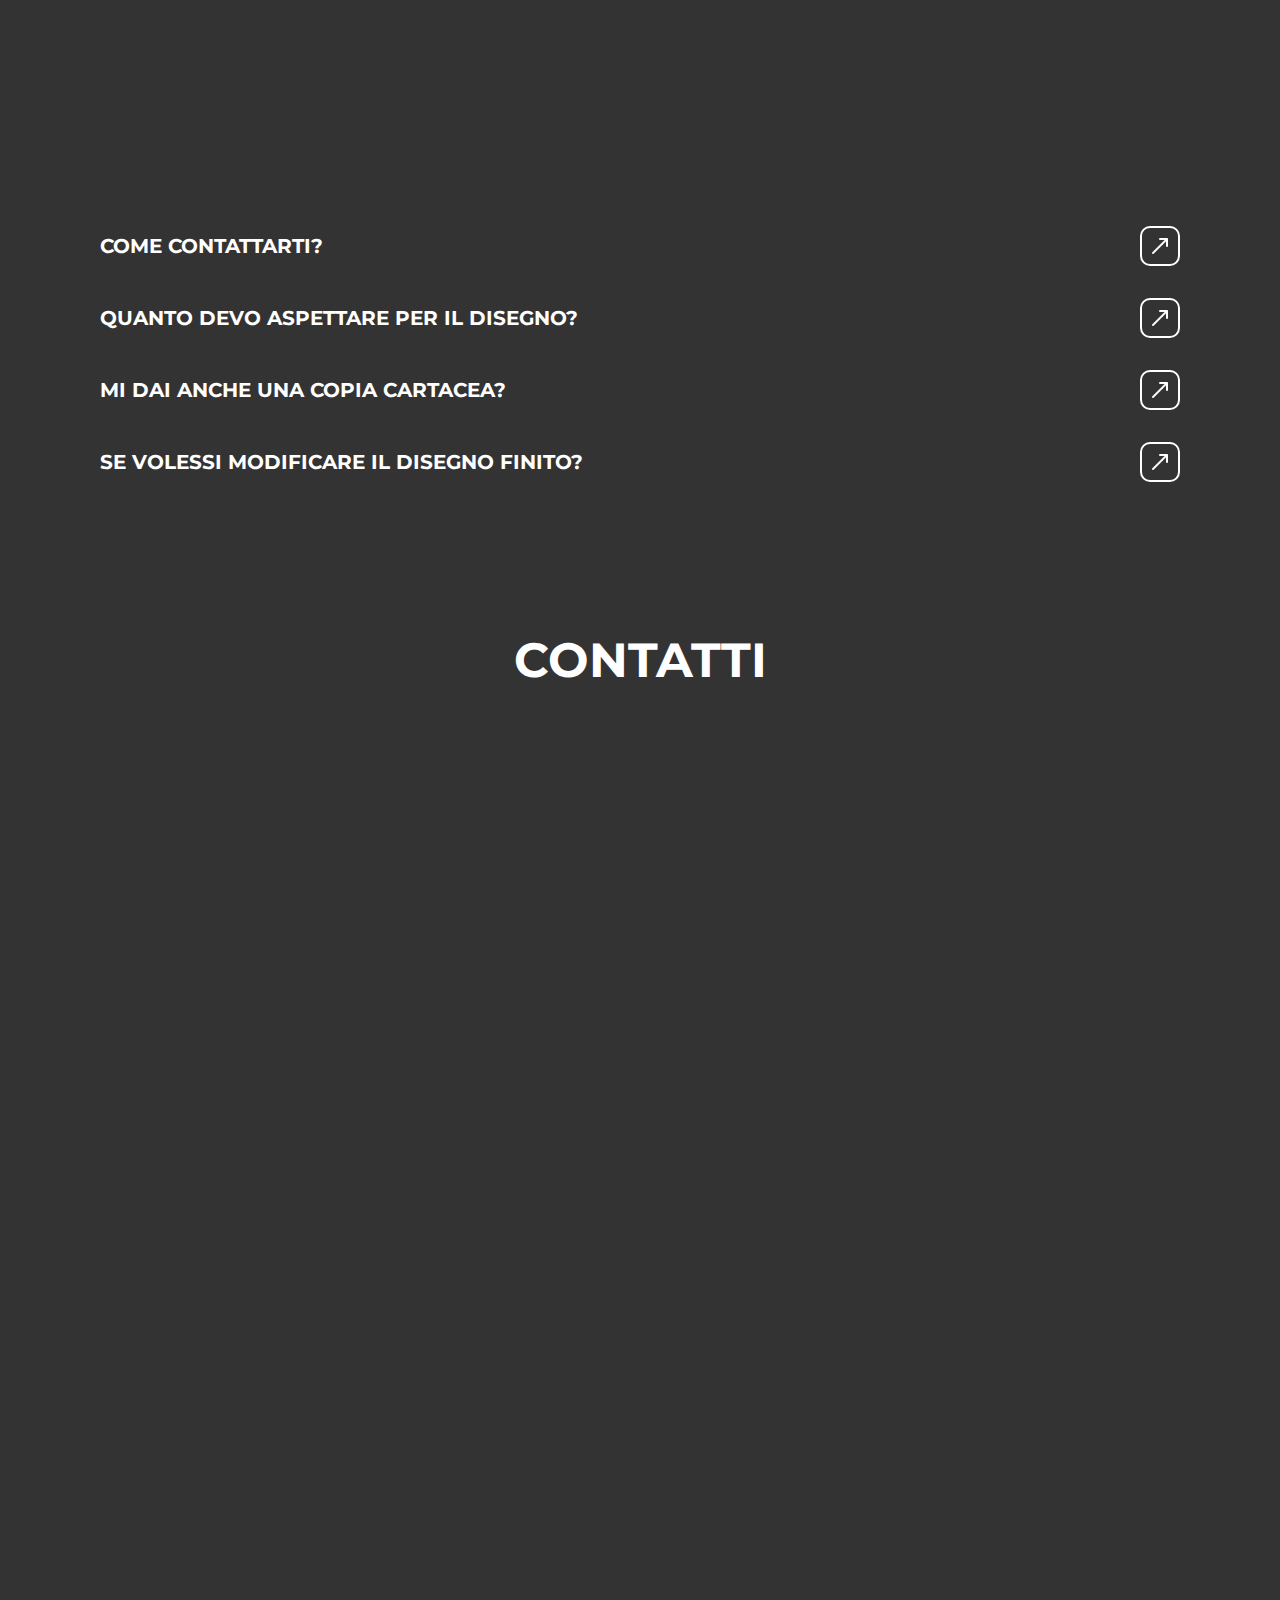
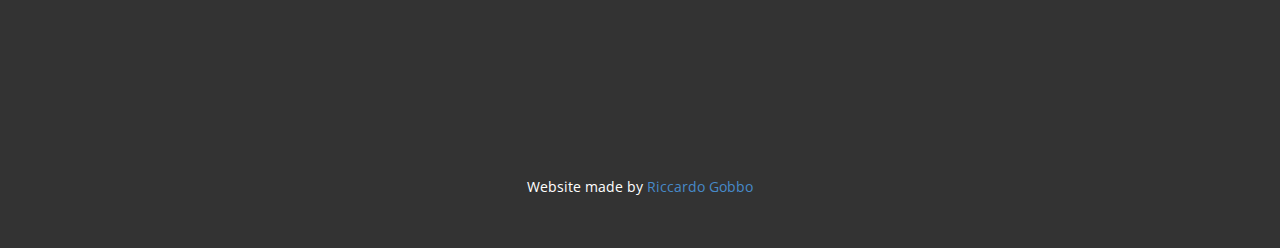
==== commit e23257f2: "Typo fix" ====
--- a/index.html
+++ b/index.html
@@ -35,7 +35,7 @@
     <section class="u-clearfix u-section-1" id="sec-0728">
       <div class="u-clearfix u-sheet u-valign-top-xs u-sheet-1">
         <img class="u-align-center u-expanded-width-sm u-expanded-width-xs u-image u-image-default u-opacity u-opacity-30 u-image-1" src="images/LOGOSITO.png" alt="" data-image-width="3000" data-image-height="4000" data-animation-out="0">
-        <h5 class="u-align-center-sm u-align-center-xs u-text u-text-default u-text-1">Faccio Caricature​ e disegni per papiri e feste </h5>
+        <h5 class="u-align-center-sm u-align-center-xs u-text u-text-default u-text-1">Creo caricature​ e disegni per papiri e feste </h5>
         <h1 class="u-align-left u-text u-text-2">CIAO,&nbsp;<br>SONO PAOLONE!
         </h1>
       </div>
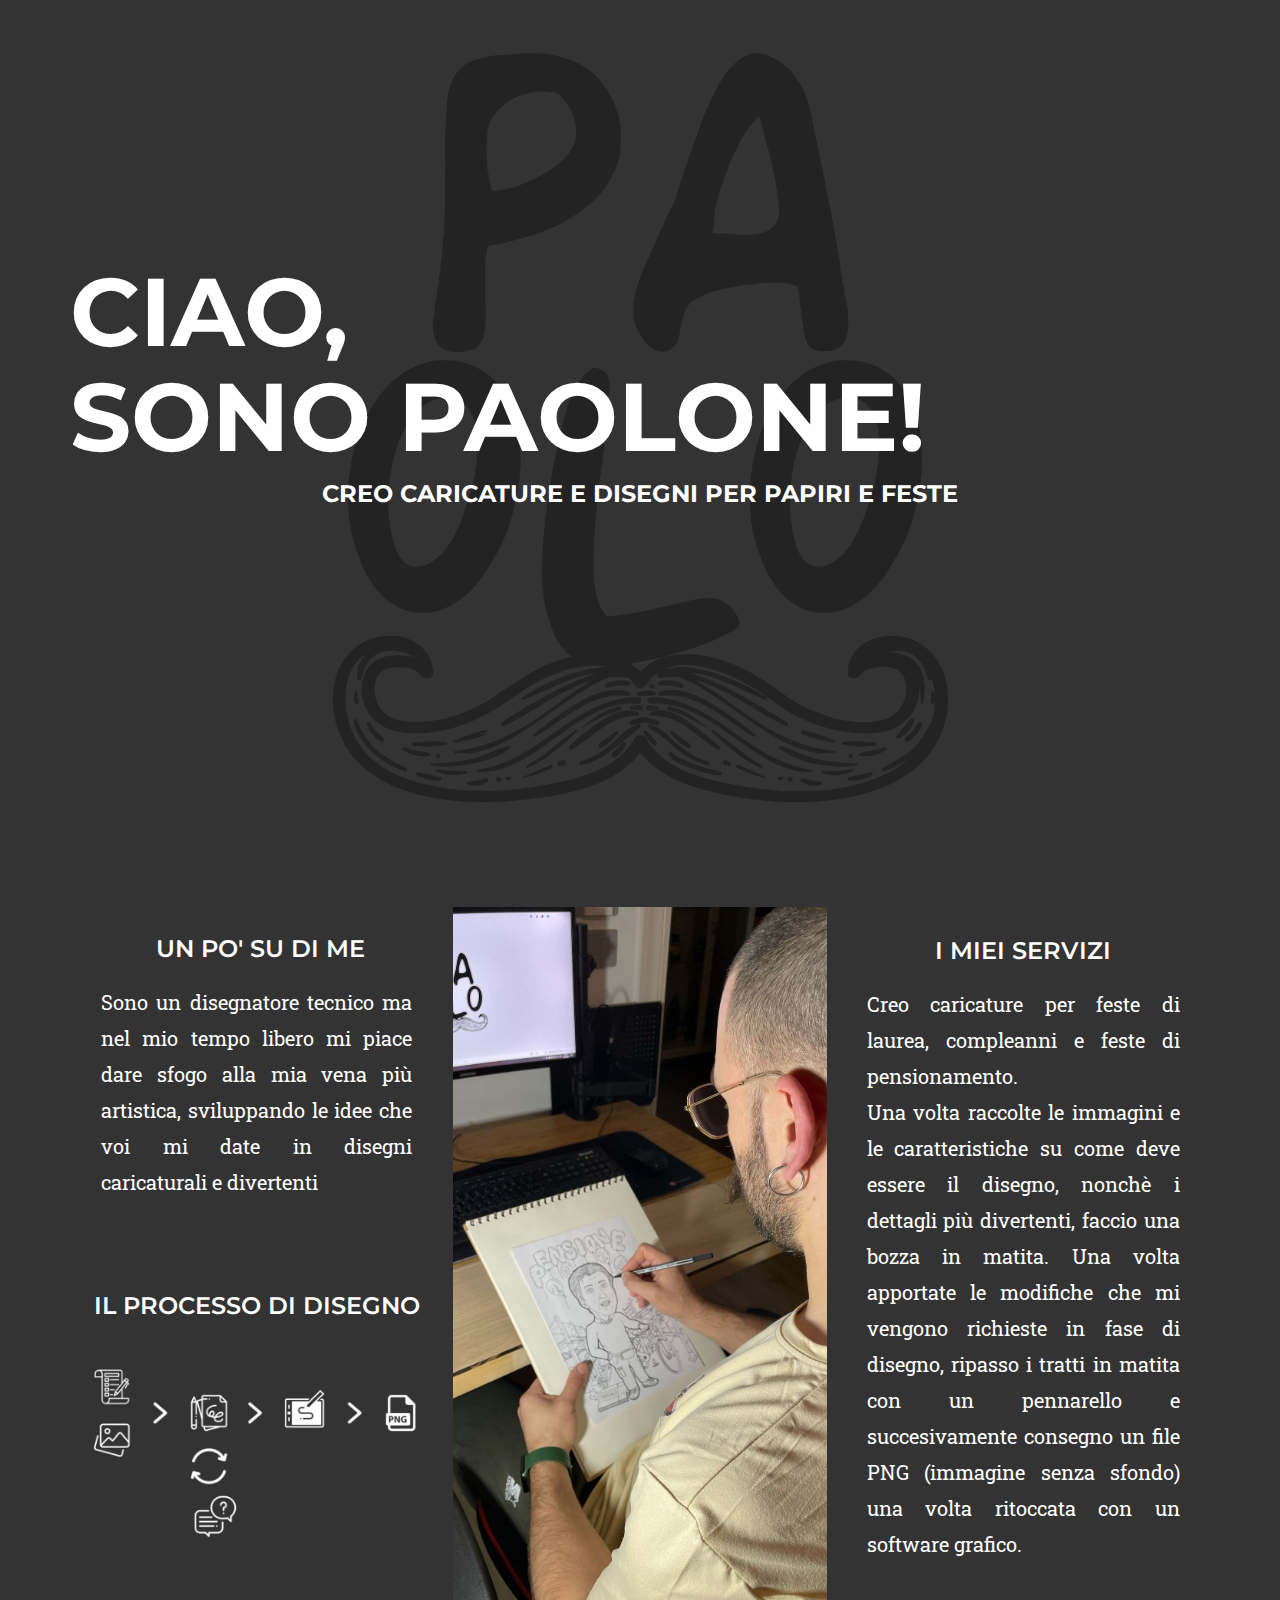
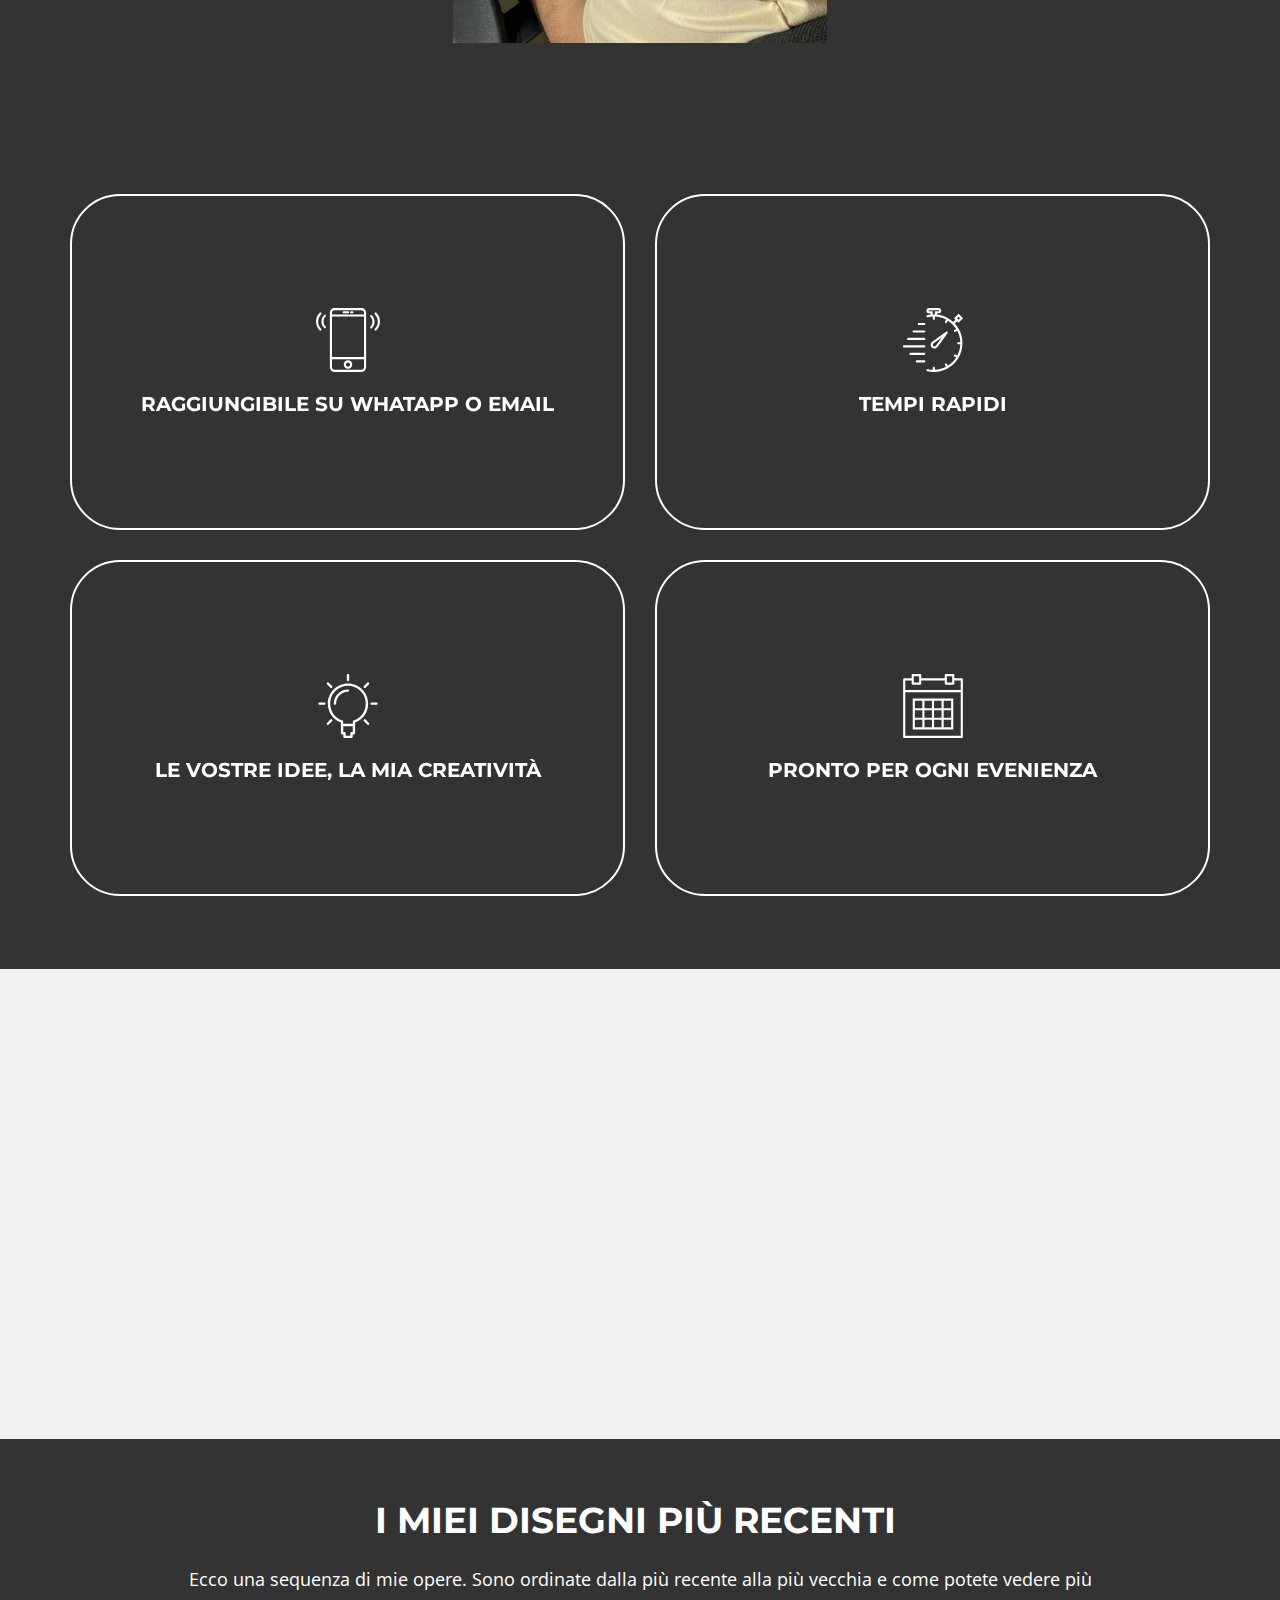
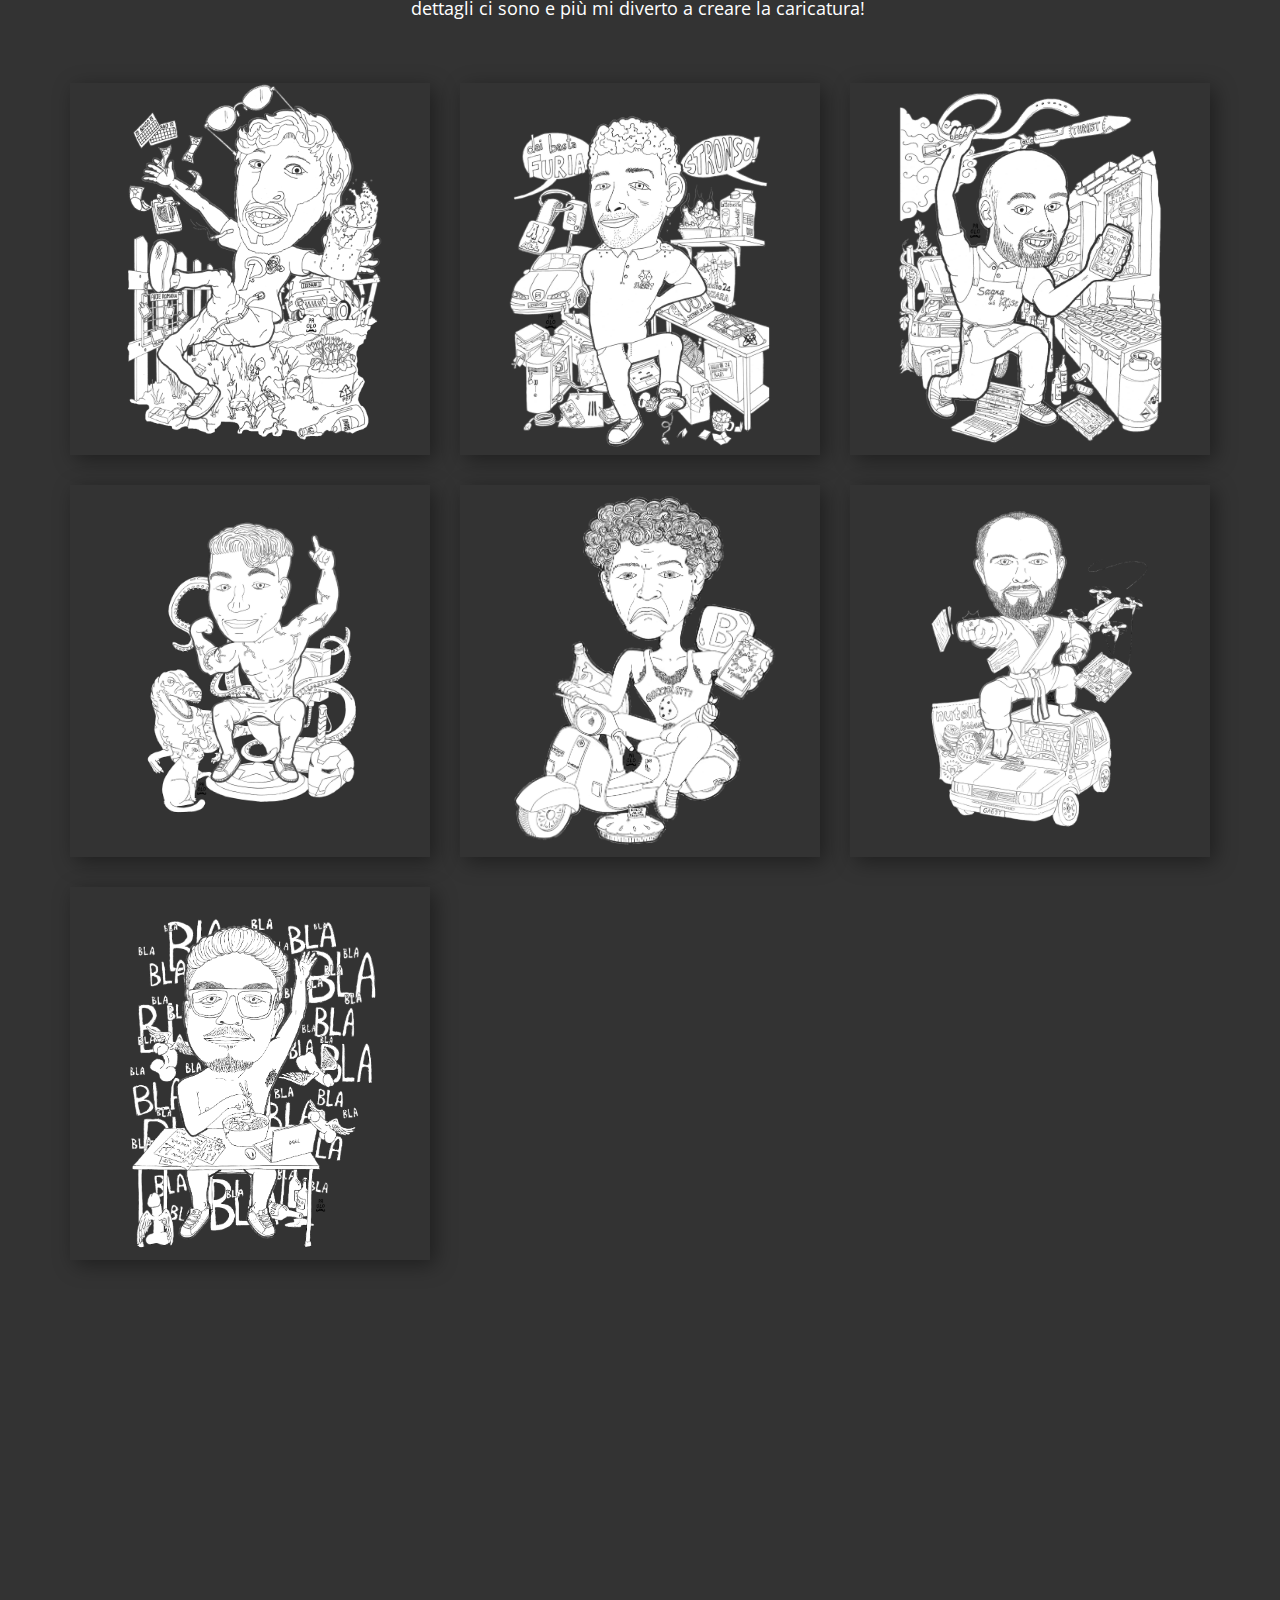
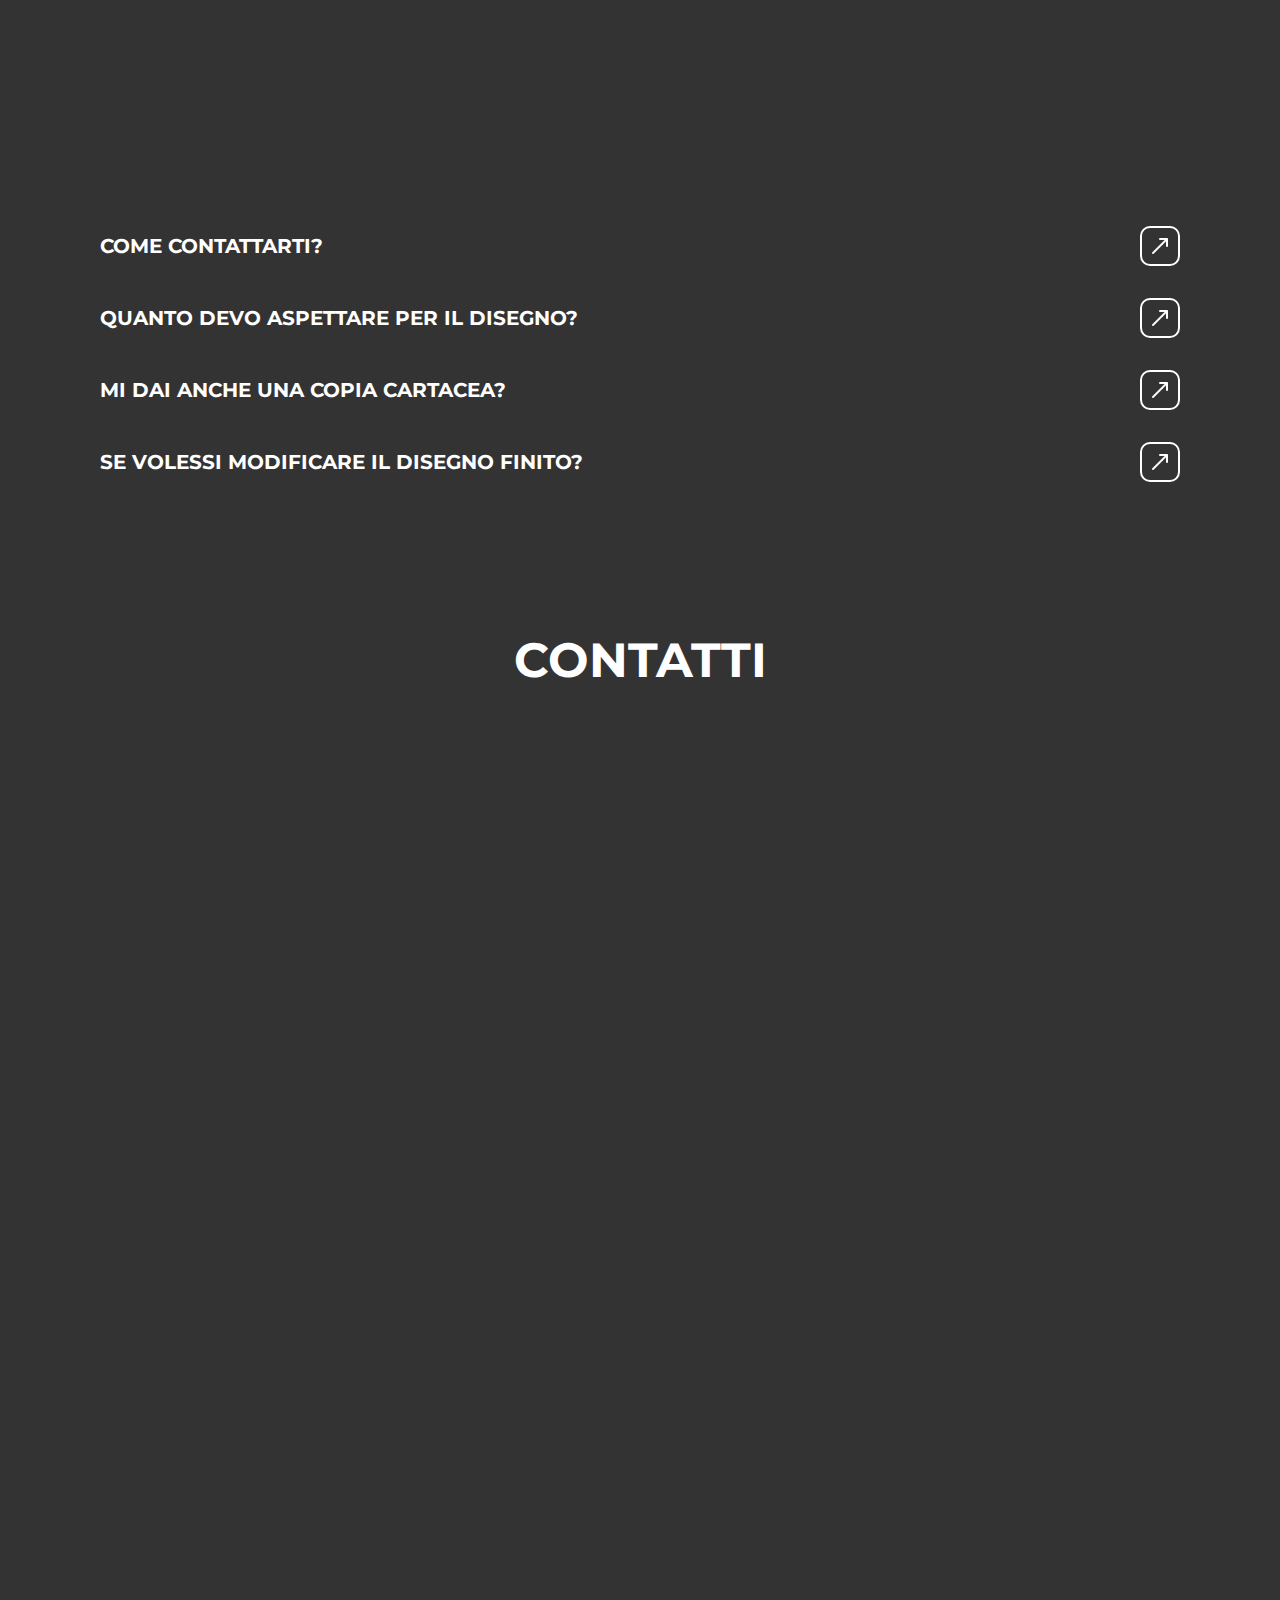
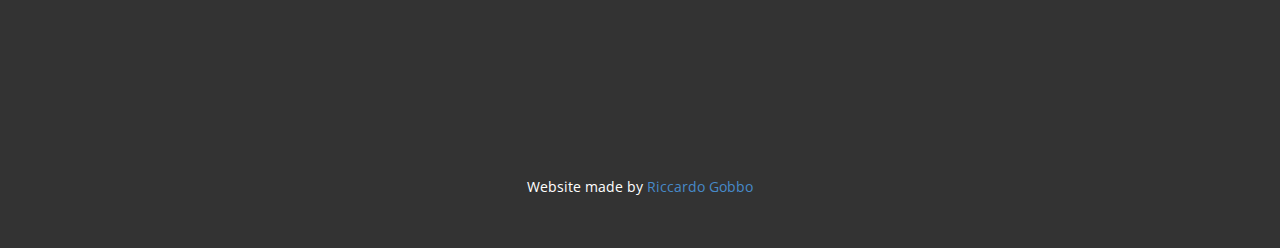
==== commit 535b5594: "Text alignment" ====
--- a/index.html
+++ b/index.html
@@ -50,7 +50,7 @@
                   <div class="u-container-style u-layout-cell u-left-cell u-size-60 u-layout-cell-1">
                     <div class="u-container-layout u-container-layout-1">
                       <h3 class="u-align-center u-text u-text-default u-text-1"> &nbsp;Un po' su di me </h3>
-                      <p class="u-align-center u-custom-font u-font-roboto-slab u-text u-text-2"> Sono un disegnatore tecnico ma nel mio tempo libero mi piace dare sfogo alla mia vena più artistica, sviluppando le idee che voi mi date in disegni caricaturali e divertenti </p>
+                      <p class="u-align-justify u-custom-font u-font-roboto-slab u-text u-text-2"> Sono un disegnatore tecnico ma nel mio tempo libero mi piace dare sfogo alla mia vena più artistica, sviluppando le idee che voi mi date in disegni caricaturali e divertenti </p>
                       <h3 class="u-align-center u-text u-text-3">Il processo di disegno</h3>
                       <img class="u-align-center-md u-align-center-sm u-align-center-xs u-expanded-width-xl u-expanded-width-xs u-image u-image-default u-image-1" src="images/Immagine2025-03-18234458.jpg" alt="" data-image-width="780" data-image-height="440">
                     </div>
@@ -69,7 +69,7 @@
                   <div class="u-align-left u-container-style u-layout-cell u-right-cell u-size-60 u-layout-cell-3">
                     <div class="u-container-layout u-valign-top u-container-layout-3">
                       <h3 class="u-align-center u-text u-text-default u-text-4"> I miei servizi</h3>
-                      <p class="u-align-center u-custom-font u-font-roboto-slab u-text u-text-5"> Creo caricature per feste di laurea, compleanni e feste di pensionamento.&nbsp;<br>Una volta raccolte le immagini e le caratteristiche su come deve essere il disegno, nonchè i dettagli più divertenti, faccio una bozza in matita. Una volta apportate le modifiche che mi vengono richieste in fase di disegno, ripasso i tratti in matita con un pennarello e succesivamente consegno un file PNG (immagine senza sfondo) una volta ritoccata con un software grafico.
+                      <p class="u-align-justify u-custom-font u-font-roboto-slab u-text u-text-5"> Creo caricature per feste di laurea, compleanni e feste di pensionamento.&nbsp;<br>Una volta raccolte le immagini e le caratteristiche su come deve essere il disegno, nonchè i dettagli più divertenti, faccio una bozza in matita. Una volta apportate le modifiche che mi vengono richieste in fase di disegno, ripasso i tratti in matita con un pennarello e succesivamente consegno un file PNG (immagine senza sfondo) una volta ritoccata con un software grafico.
                       </p>
                     </div>
                   </div>
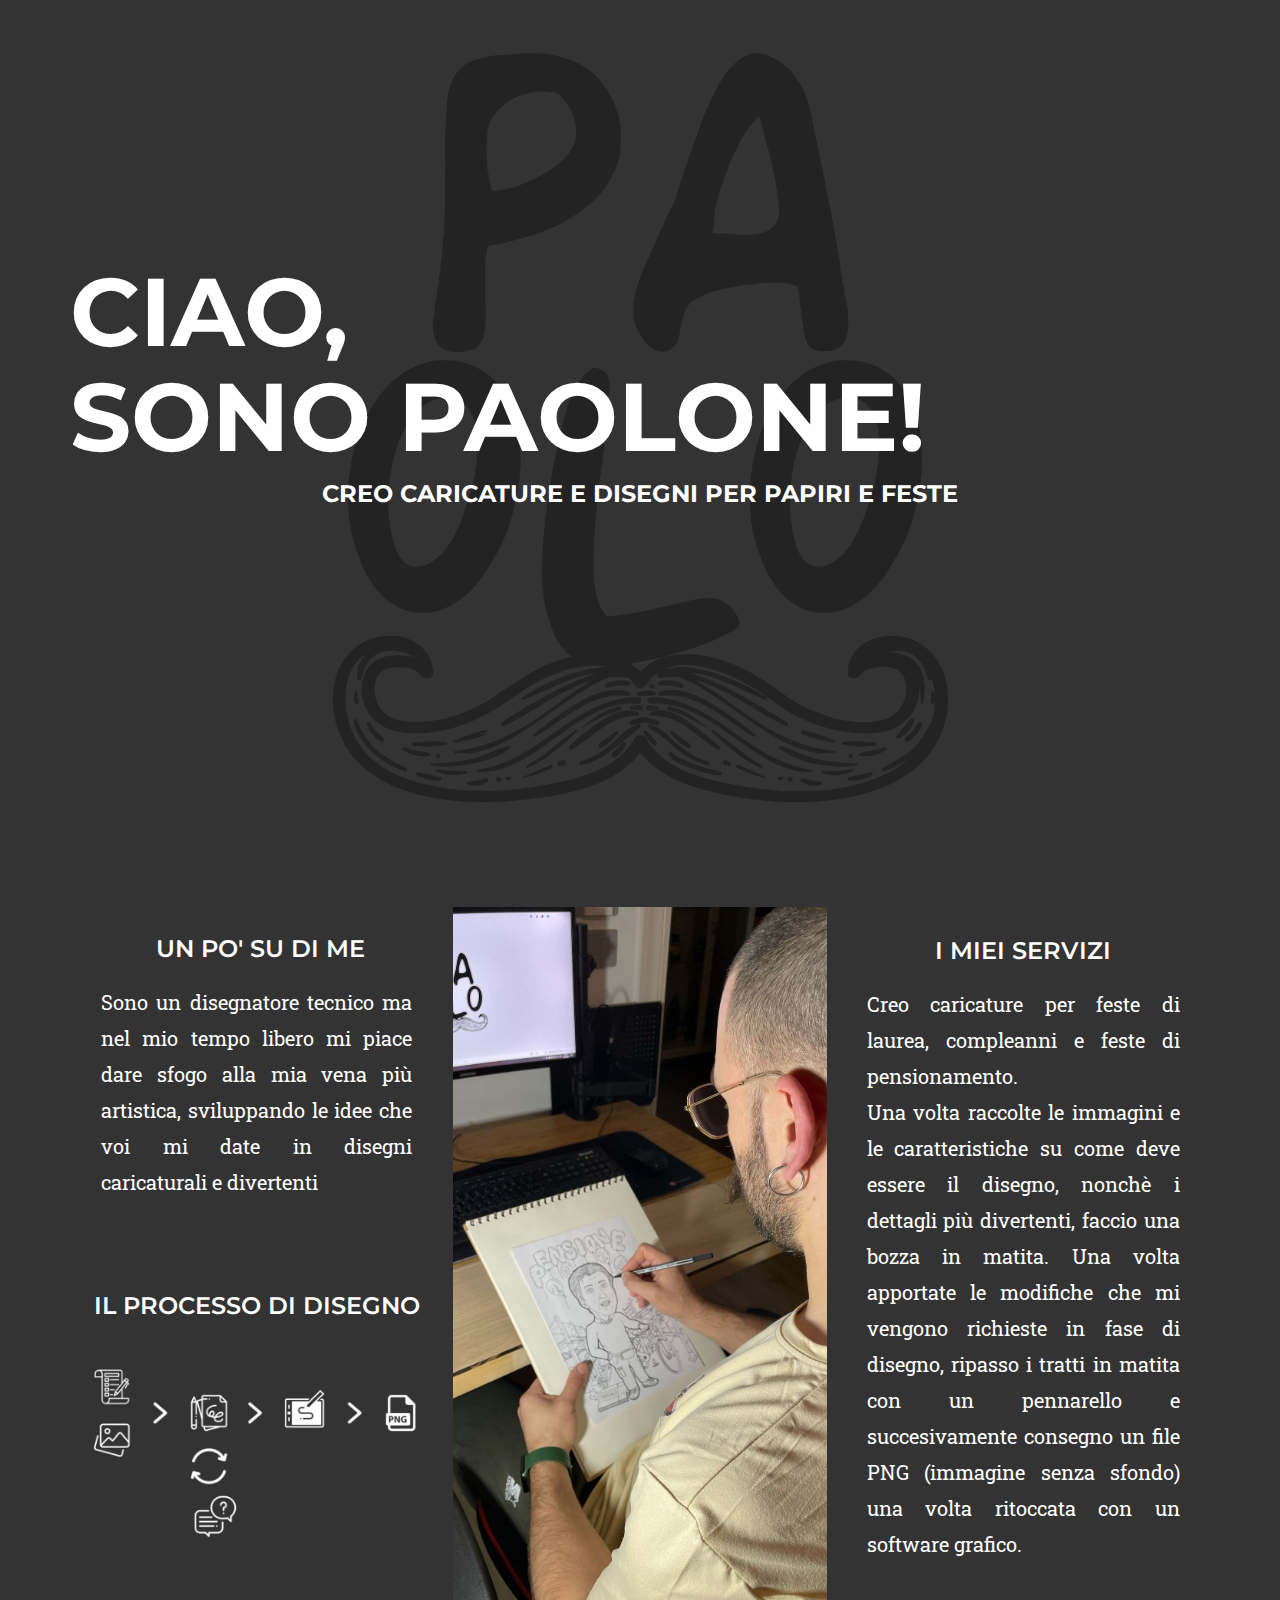
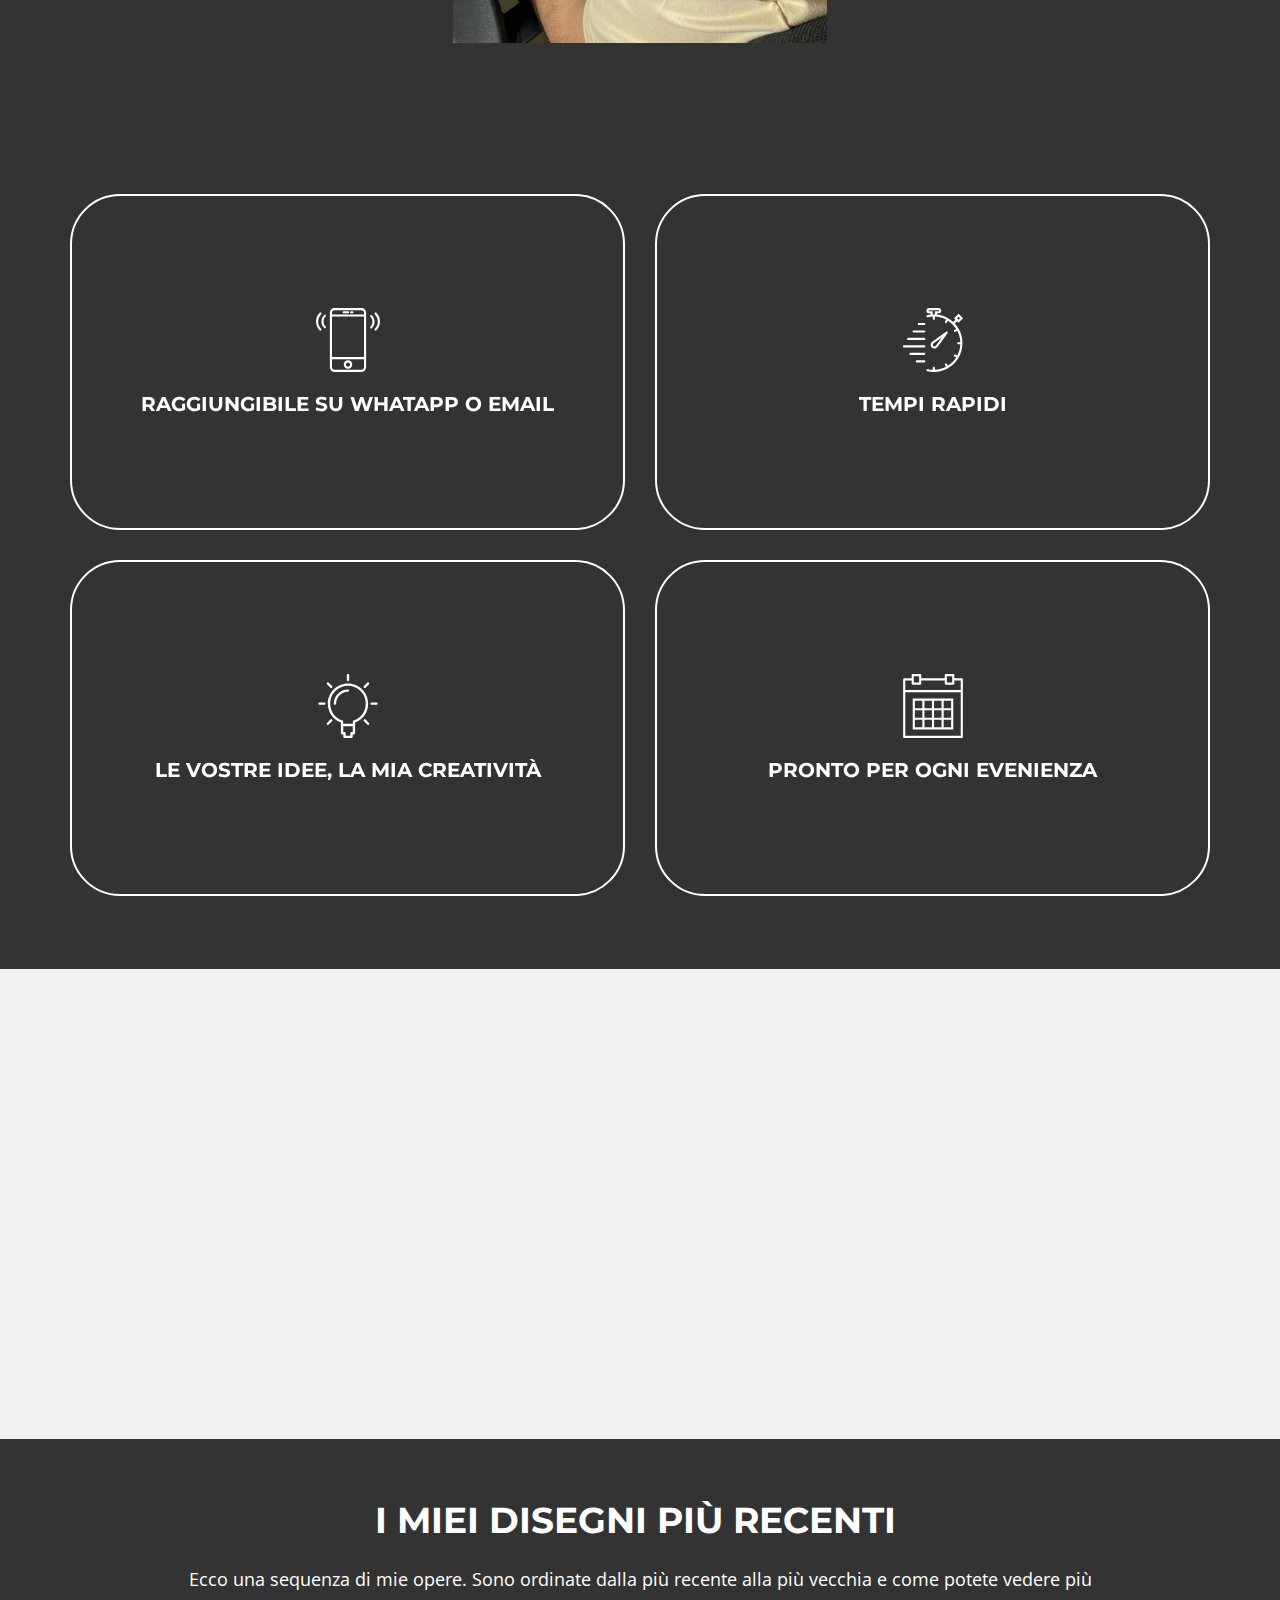
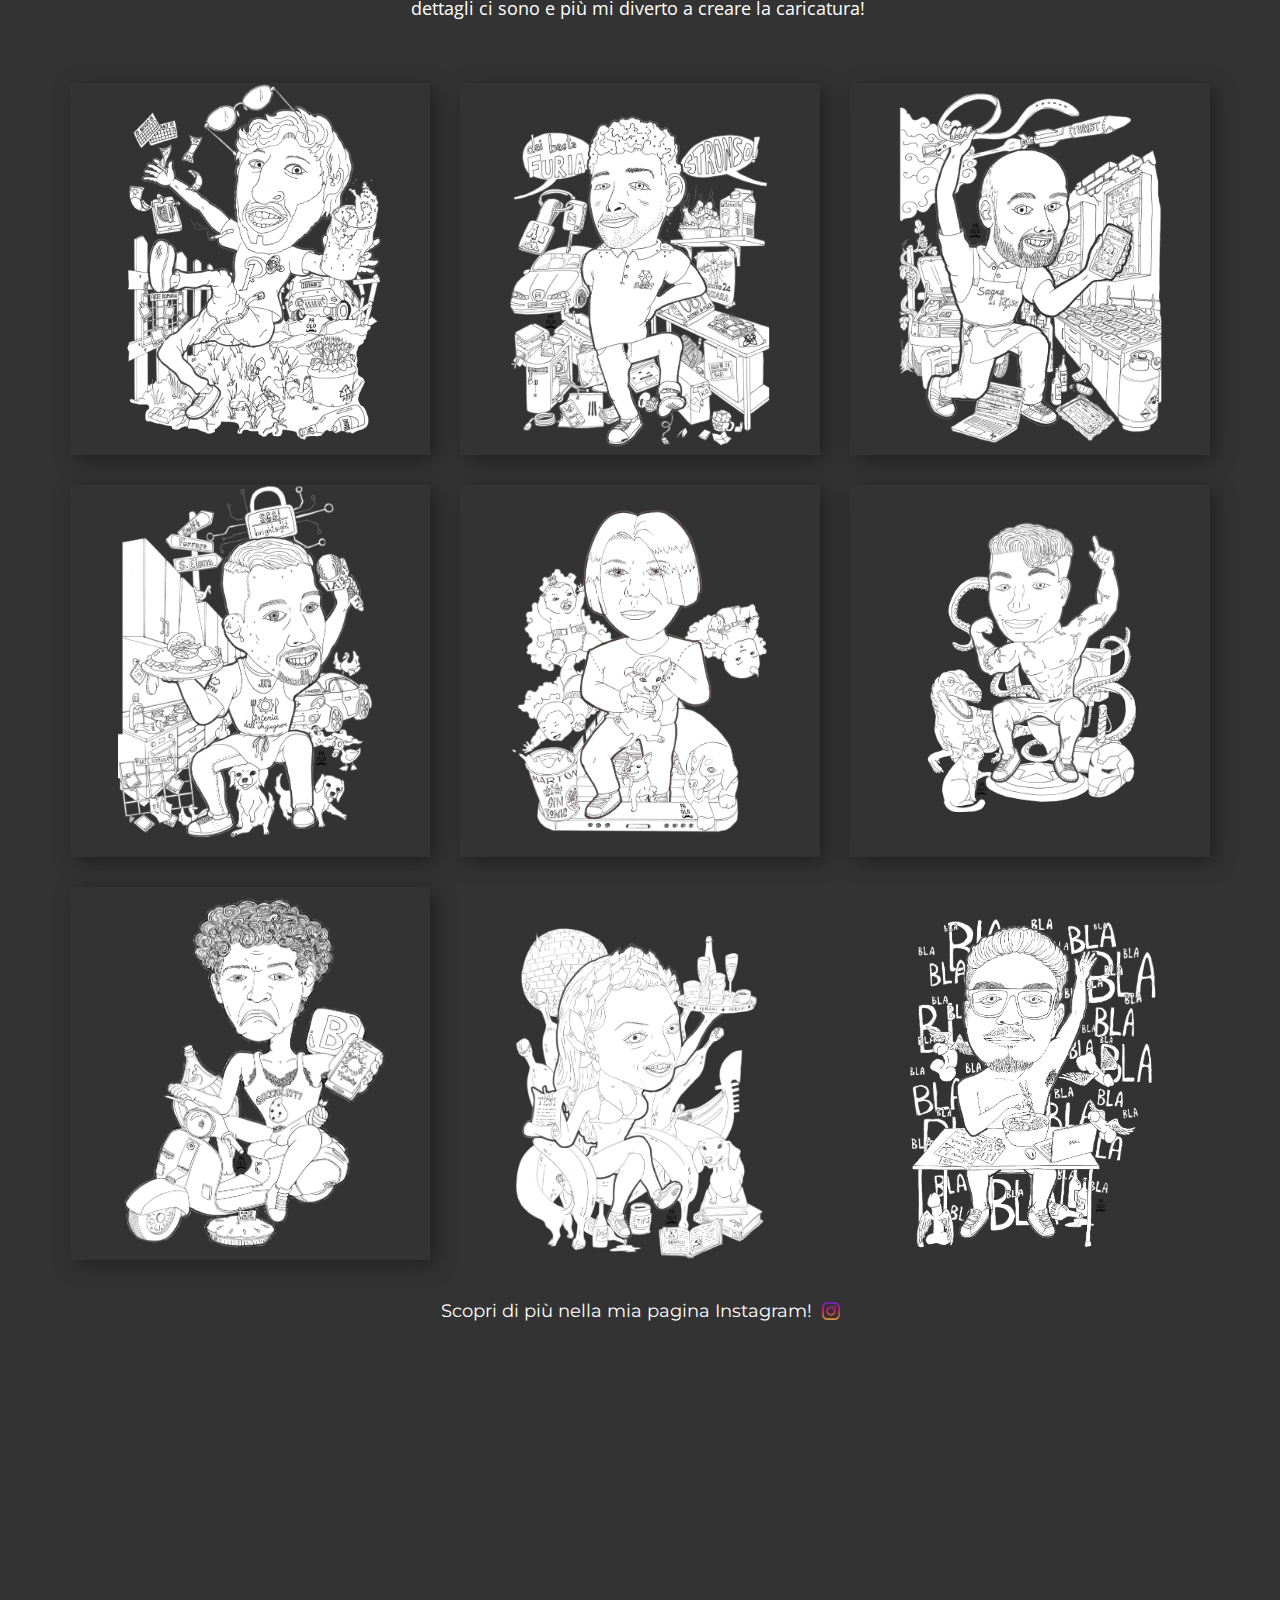
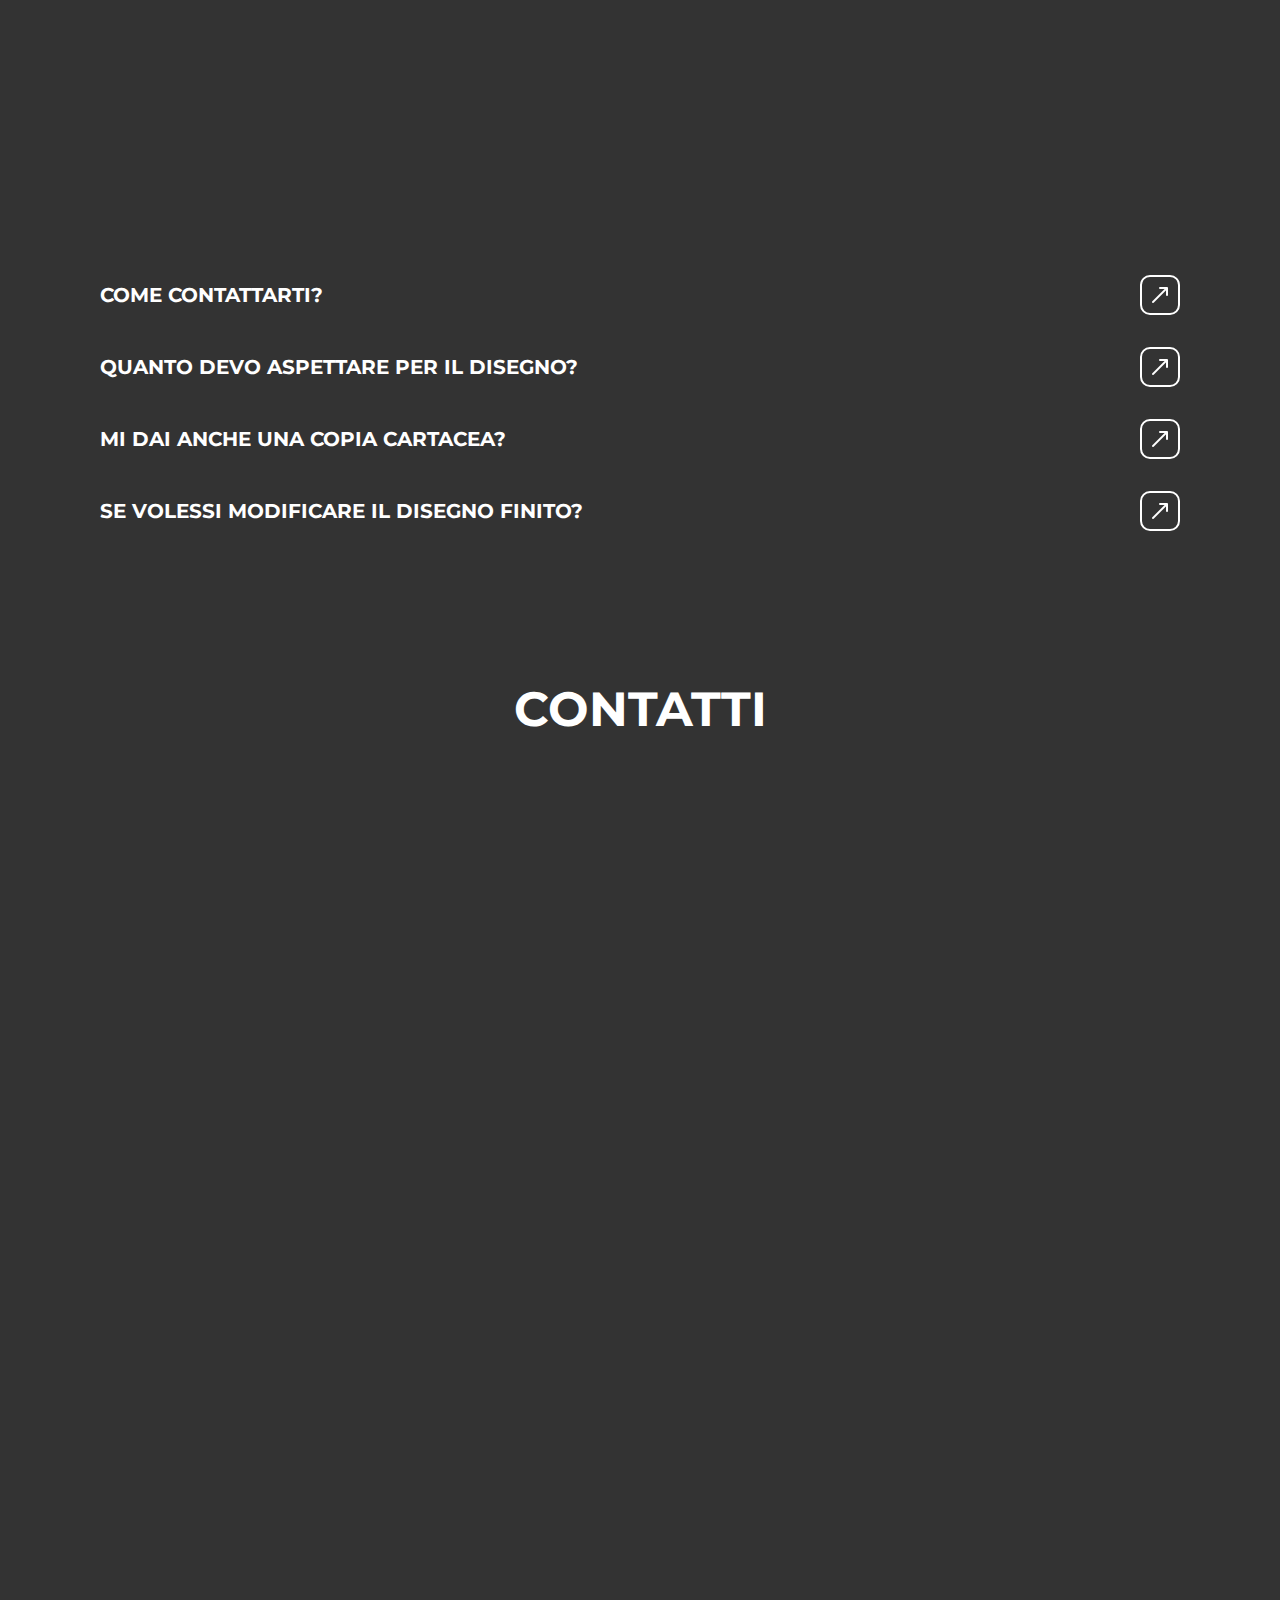
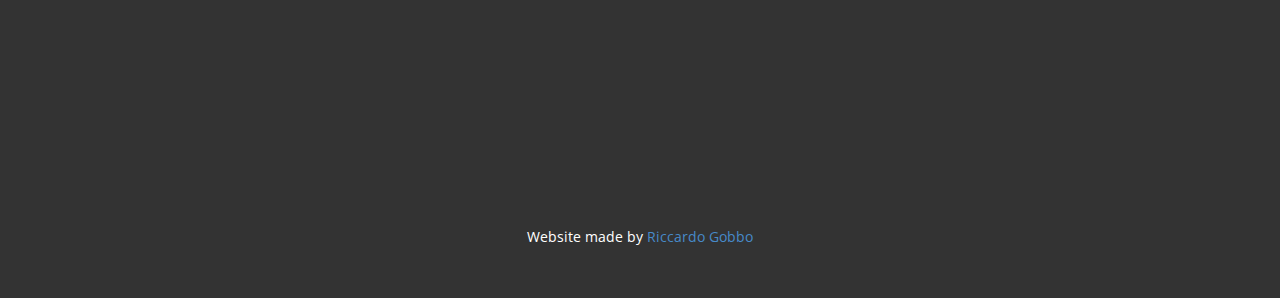
==== commit 86ca9a60: "Link Social and more images added" ====
--- a/index.html
+++ b/index.html
@@ -35,7 +35,7 @@
     <section class="u-clearfix u-section-1" id="sec-0728">
       <div class="u-clearfix u-sheet u-valign-top-xs u-sheet-1">
         <img class="u-align-center u-expanded-width-sm u-expanded-width-xs u-image u-image-default u-opacity u-opacity-30 u-image-1" src="images/LOGOSITO.png" alt="" data-image-width="3000" data-image-height="4000" data-animation-out="0">
-        <h5 class="u-align-center-sm u-align-center-xs u-text u-text-default u-text-1">Creo caricature​ e disegni per papiri e feste </h5>
+        <h5 class="u-align-center-sm u-align-center-xs u-text u-text-default u-text-1">CREO Caricature​ e disegni per papiri e feste </h5>
         <h1 class="u-align-left u-text u-text-2">CIAO,&nbsp;<br>SONO PAOLONE!
         </h1>
       </div>
@@ -191,32 +191,46 @@
               </div>
               <div class="u-align-center u-over-slide u-shading u-over-slide-3"></div>
             </div>
-            <div class="u-effect-hover-liftUp u-gallery-item u-gallery-item-4">
+            <div class="u-effect-hover-liftUp u-gallery-item u-gallery-item-4" data-image-width="3024" data-image-height="4272">
+              <div class="u-back-slide">
+                <img class="u-back-image u-expanded u-image-contain" src="images/RiccardoGobbo2.png">
+              </div>
+              <div class="u-align-center u-over-slide u-shading u-over-slide-4"></div>
+            </div>
+            <div class="u-effect-hover-liftUp u-gallery-item u-gallery-item-5" data-image-width="2849" data-image-height="3989">
+              <div class="u-back-slide">
+                <img class="u-back-image u-expanded u-image-contain" src="images/LoredanaCesaro.png">
+              </div>
+              <div class="u-align-center u-over-slide u-shading u-over-slide-5"></div>
+            </div>
+            <div class="u-effect-hover-liftUp u-gallery-item u-gallery-item-6">
               <div class="u-back-slide" data-image-width="6000" data-image-height="8000">
                 <img class="u-back-image u-expanded u-image-contain" src="images/LeonardoTamai.png">
               </div>
-              <div class="u-align-center u-over-slide u-shading u-over-slide-4"></div>
-            </div>
-            <div class="u-effect-hover-liftUp u-gallery-item u-gallery-item-5">
+              <div class="u-align-center u-over-slide u-shading u-over-slide-6"></div>
+            </div>
+            <div class="u-effect-hover-liftUp u-gallery-item u-gallery-item-7">
               <div class="u-back-slide" data-image-width="1186" data-image-height="1581">
                 <img class="u-back-image u-expanded u-image-contain" src="images/CaricaturaDiegoSpinosa212.png">
               </div>
-              <div class="u-align-center u-over-slide u-shading u-over-slide-5"></div>
-            </div>
-            <div class="u-effect-hover-liftUp u-gallery-item u-gallery-item-6">
-              <div class="u-back-slide" data-image-width="6000" data-image-height="8000">
-                <img class="u-back-image u-expanded u-image-contain" src="images/LucaDallaGiustina.png">
-              </div>
-              <div class="u-align-center u-over-slide u-shading u-over-slide-6"></div>
-            </div>
-            <div class="u-effect-hover-liftUp u-gallery-item u-gallery-item-7">
+              <div class="u-align-center u-over-slide u-shading u-over-slide-7"></div>
+            </div>
+            <div class="u-effect-hover-liftUp u-gallery-item u-gallery-item-8" data-image-width="3483" data-image-height="4922">
+              <div class="u-back-slide">
+                <img class="u-back-image u-expanded u-image-contain" src="images/MartinaBenedettaTagliapietra.png">
+              </div>
+              <div class="u-align-center u-over-slide u-shading u-over-slide-8"></div>
+            </div>
+            <div class="u-effect-hover-liftUp u-gallery-item u-gallery-item-9">
               <div class="u-back-slide" data-image-width="1694" data-image-height="2258">
                 <img class="u-back-image u-expanded u-image-contain" src="images/GiulioRebecchi.png">
               </div>
-              <div class="u-align-center u-over-slide u-shading u-over-slide-7"></div>
-            </div>
-          </div>
-        </div>
+              <div class="u-align-center u-over-slide u-shading u-over-slide-9"></div>
+            </div>
+          </div>
+        </div>
+        <p class="u-align-center u-custom-font u-font-montserrat u-text u-text-3"> Scopri di più nella mia pagina Instagram!&nbsp;&nbsp;<span class="u-file-icon u-icon u-icon-1" data-href="https://www.instagram.com/paolonedwg/"><img src="images/174855.png" alt=""></span>
+        </p>
       </div>
     </section>
     <section class="skrollable u-clearfix u-image u-parallax u-section-6" id="sec-b51e" data-image-width="1536" data-image-height="1781">
@@ -224,7 +238,7 @@
     </section>
     <section class="u-clearfix u-section-7" id="carousel_a83a">
       <div class="u-clearfix u-sheet u-valign-middle u-sheet-1">
-        <div class="u-accordion u-collapsed-by-default u-expanded-width-lg u-expanded-width-md u-expanded-width-sm u-expanded-width-xs u-faq u-accordion-1">
+        <div class="u-accordion u-collapsed-by-default u-expanded-width u-faq u-accordion-1">
           <div class="u-accordion-item">
             <a class="u-accordion-link u-button-style u-custom-font u-font-montserrat u-text-body-alt-color u-accordion-link-1" id="link-" aria-controls="" aria-selected="false">
               <span class="u-accordion-link-text"> Come contattarti?</span><span class="u-accordion-link-icon u-border-2 u-border-white u-file-icon u-icon u-icon-rounded u-radius u-text-white u-icon-1"><img src="images/152356-875713c9.png" alt=""></span>
@@ -290,8 +304,9 @@
         <h2 class="u-align-center u-text u-text-1">Cont​atti<br>
         </h2>
         <div class="u-clearfix u-custom-html u-expanded-width u-custom-html-1">
-          <style> iframe {
-  width: -webkit-fill-available; /* Full width, responsive */
+          <style> 
+            iframe#gform {
+              width: 100%; /* Full width, responsive */
   height: 1000px; /* Default height for large screens */
   overflow: hidden;
   border: none;
@@ -301,8 +316,9 @@
   iframe {
     height: 1100px; /* Taller height for small screens */
   }
-} </style>
-          <iframe src="https://docs.google.com/forms/d/e/1FAIpQLSeUFV7yiNgmIP28J6h2wH-jikp8UO2p15ZySZeDeupe9O5kXA/viewform?embedded=true" width="640" height="1000" frameborder="0" marginheight="0" marginwidth="0" scrolling="no"> Caricamento… </iframe>
+            } 
+          </style>
+          <iframe id="gform" src="https://docs.google.com/forms/d/e/1FAIpQLSeUFV7yiNgmIP28J6h2wH-jikp8UO2p15ZySZeDeupe9O5kXA/viewform?embedded=true" width="640" height="1000" frameborder="0" marginheight="0" marginwidth="0" scrolling="no"> Caricamento… </iframe>
         </div>
       </div>
     </section>
@@ -310,7 +326,7 @@
     
     
     <footer class="u-align-center u-clearfix u-container-align-center u-footer" id="sec-3d1c"><div class="u-clearfix u-sheet u-sheet-1">
-        <p class="u-small-text u-text u-text-variant u-text-1">Website made by <a href="ilgobbo00.github.io" class="u-active-none u-border-none u-btn u-button-link u-button-style u-hover-none u-none u-text-palette-1-base u-btn-1">Riccardo Gobbo</a>
+        <p class="u-small-text u-text u-text-variant u-text-1">Website made by <a href="https://ilgobbo00.github.io" class="u-active-none u-border-none u-btn u-button-link u-button-style u-hover-none u-none u-text-palette-1-base u-btn-1">Riccardo Gobbo</a>
         </p>
       </div></footer>
   
